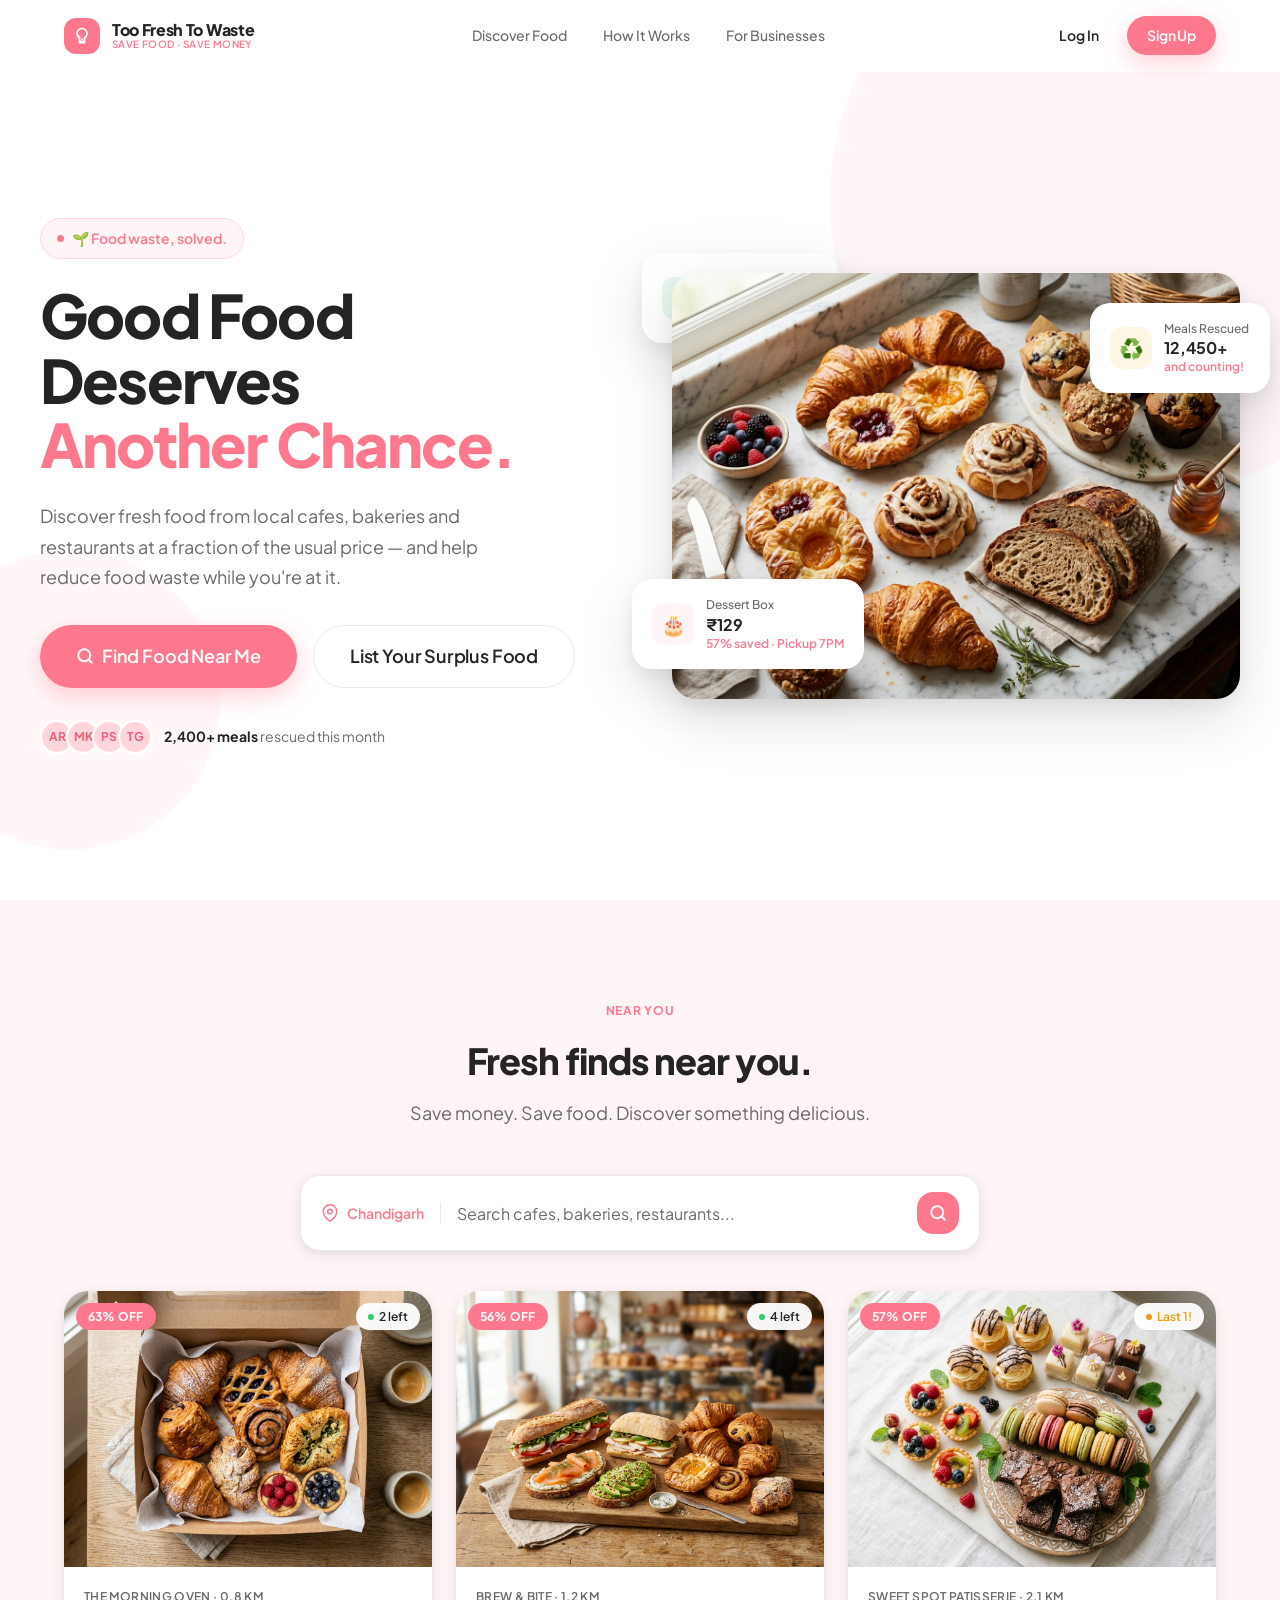
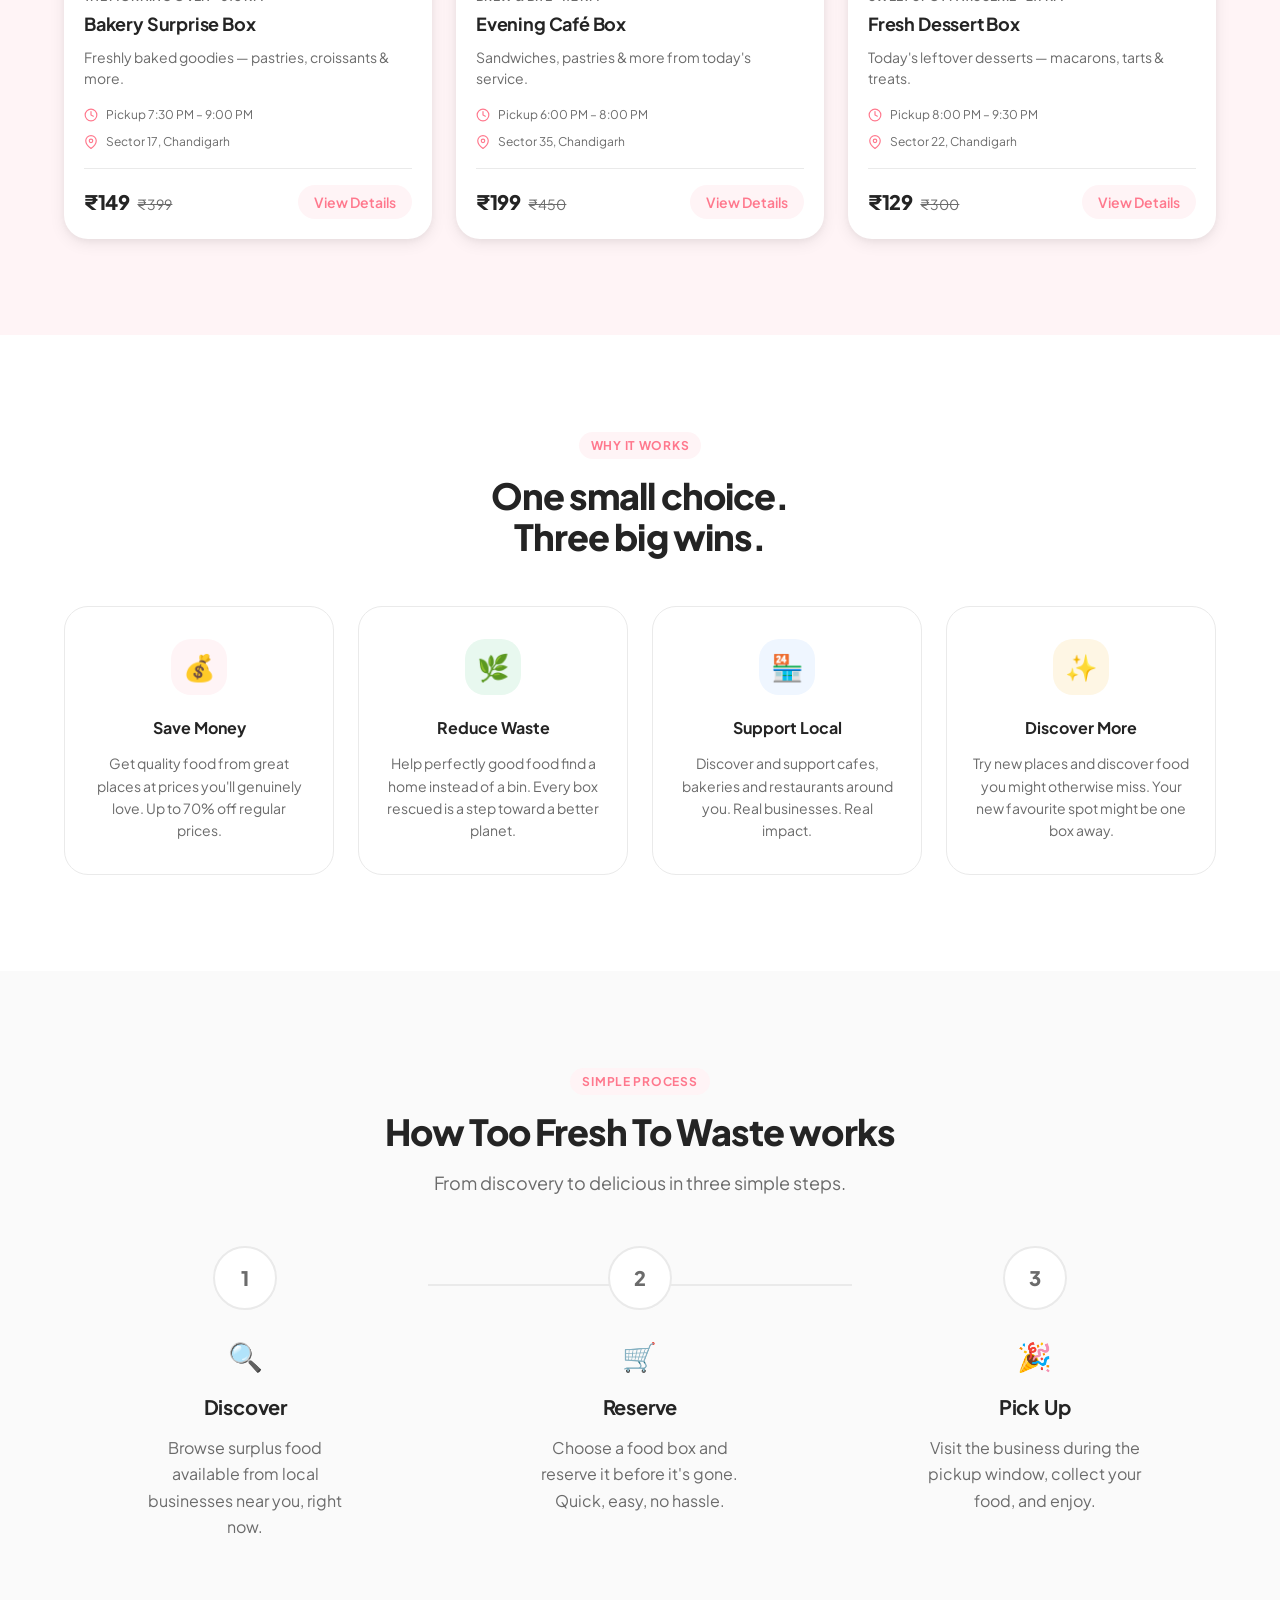
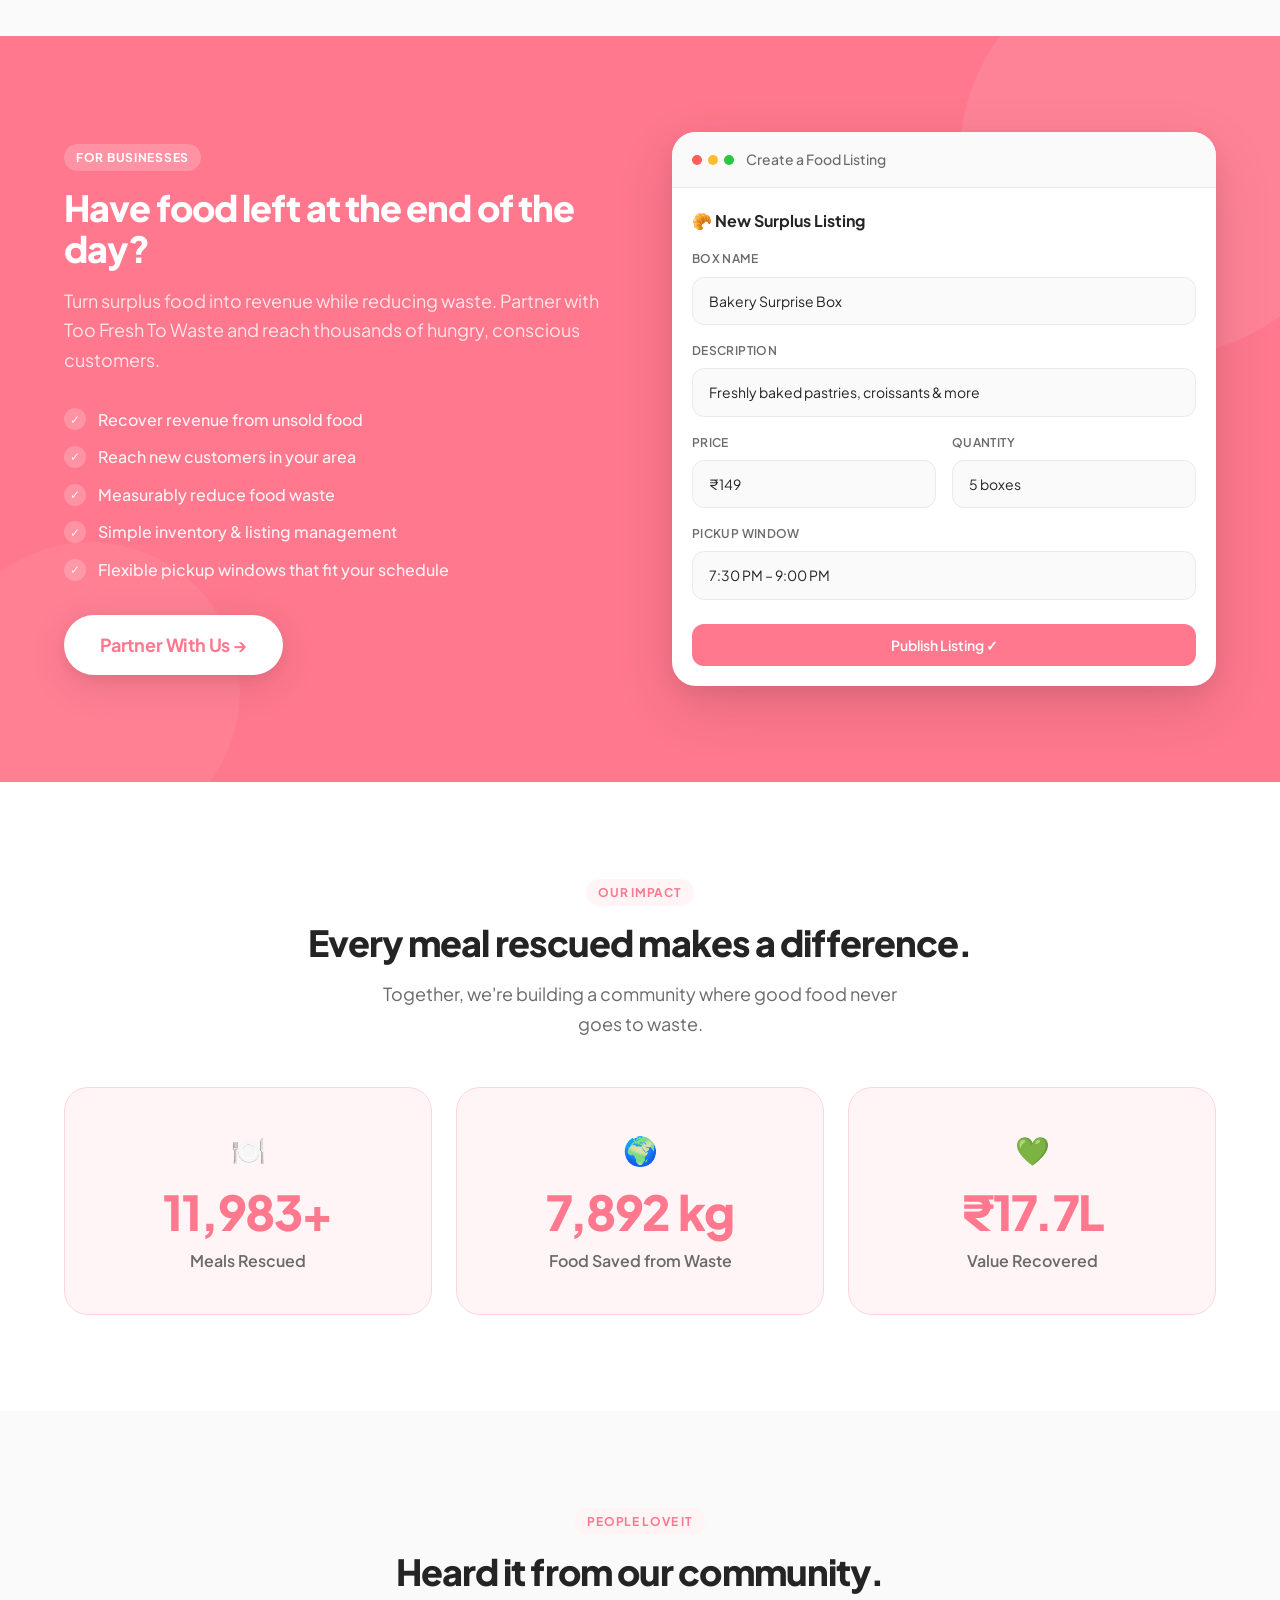
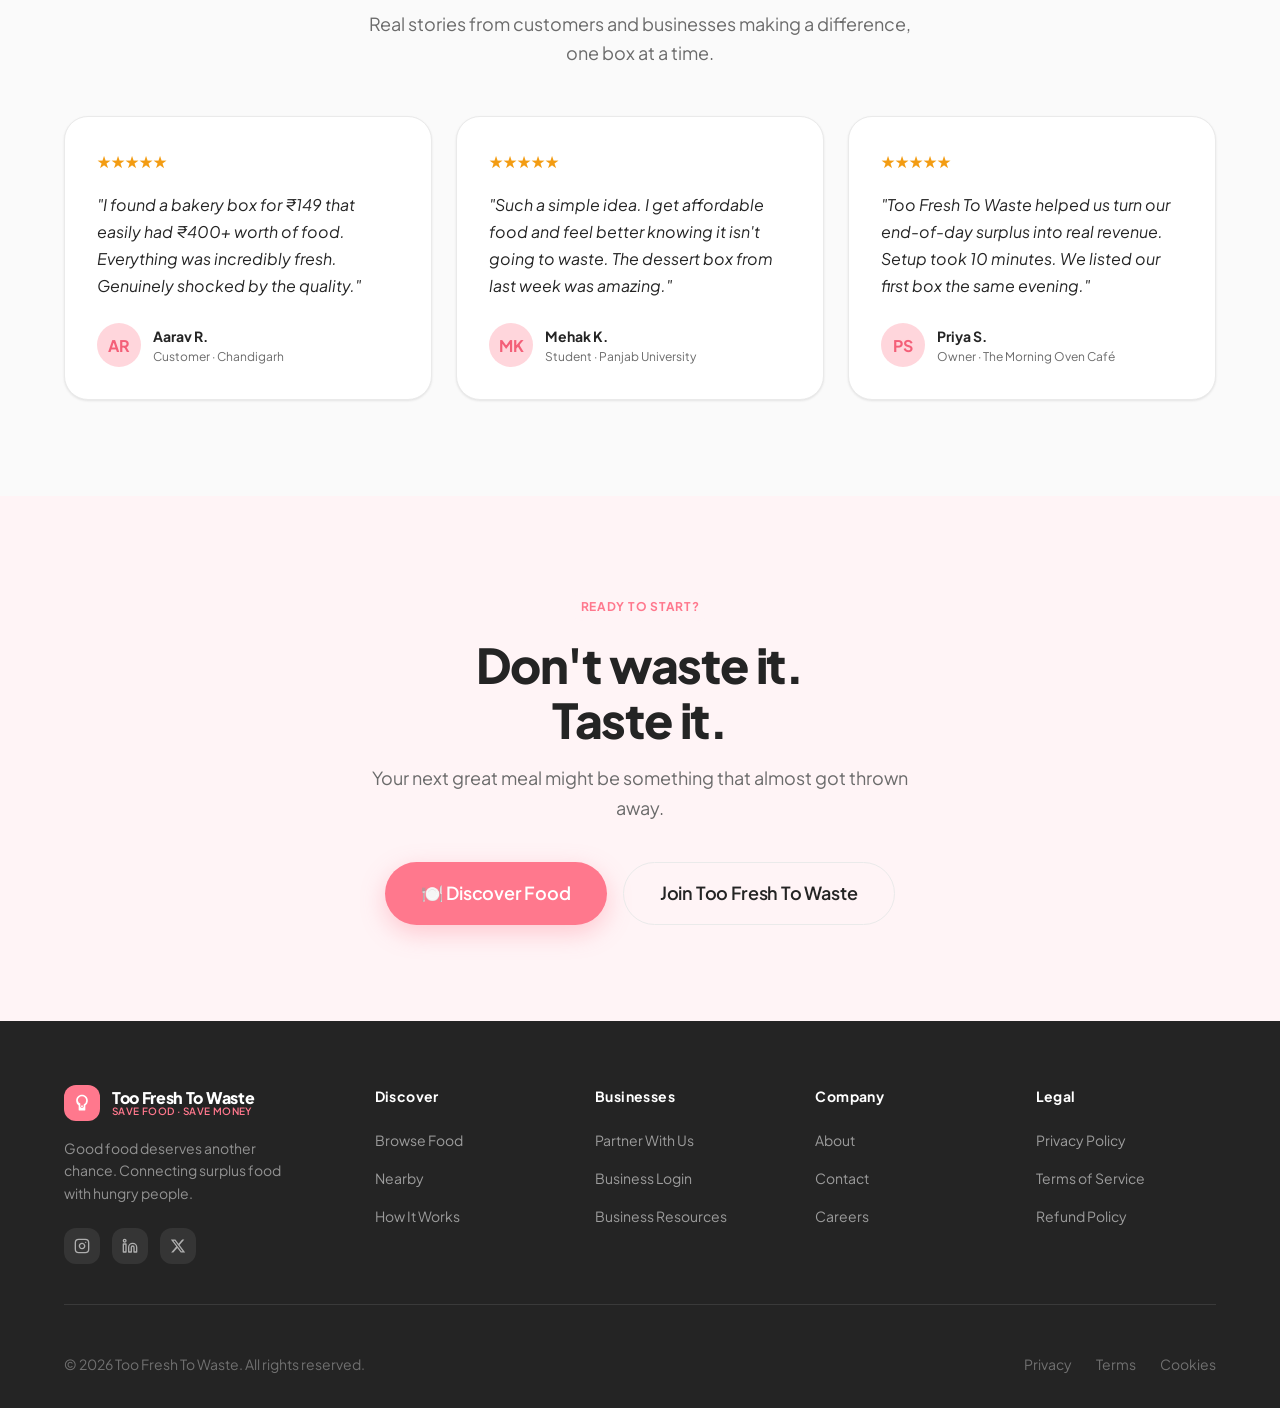
==== index.html @ ab6850ad "feat: initial MVP — Too Fresh To Waste landing page + auth UI - index.html: Full landing page with h" ====
<!DOCTYPE html>
<html lang="en">
<head>
  <meta charset="UTF-8" />
  <meta name="viewport" content="width=device-width, initial-scale=1.0" />
  <meta name="description" content="Too Fresh To Waste connects cafes, bakeries, and restaurants with customers who want to buy fresh surplus food at discounted prices — saving money and reducing food waste." />
  <meta name="keywords" content="food waste, surplus food, discounted food, fresh food, bakery, cafe, restaurant, Chandigarh" />
  <meta property="og:title" content="Too Fresh To Waste — Good Food Deserves Another Chance" />
  <meta property="og:description" content="Discover fresh surplus food from local cafes, bakeries and restaurants at a fraction of the usual price." />
  <meta property="og:type" content="website" />
  <title>Too Fresh To Waste — Good Food Deserves Another Chance</title>
  <link rel="stylesheet" href="assets/css/style.css" />
  <link rel="preconnect" href="https://fonts.googleapis.com" />
  <link rel="preconnect" href="https://fonts.gstatic.com" crossorigin />
</head>
<body>

  <!-- ==================== NAVBAR ==================== -->
  <header id="navbar" class="navbar" role="banner">
    <div class="container navbar-inner">

      <!-- Logo -->
      <a href="index.html" class="logo" aria-label="Too Fresh To Waste Home">
        <div class="logo-icon" aria-hidden="true">
          <svg viewBox="0 0 24 24" xmlns="http://www.w3.org/2000/svg">
            <path d="M12 2C8 2 5 5 5 9c0 2.5 1.2 4.7 3 6.1V20a1 1 0 0 0 1 1h6a1 1 0 0 0 1-1v-4.9c1.8-1.4 3-3.6 3-6.1 0-4-3-7-7-7zm-1 16v-3h2v3h-2zm3-5.3V17h-4v-4.3A5 5 0 0 1 7 9c0-2.8 2.2-5 5-5s5 2.2 5 5a5 5 0 0 1-3 4.7z"/>
          </svg>
        </div>
        <div class="logo-text">
          <span class="brand-name">Too Fresh To Waste</span>
          <span class="brand-tagline">Save Food · Save Money</span>
        </div>
      </a>

      <!-- Desktop Nav Links -->
      <nav class="nav-links" role="navigation" aria-label="Main navigation">
        <a href="#discover" class="nav-link">Discover Food</a>
        <a href="#how-it-works" class="nav-link">How It Works</a>
        <a href="#for-businesses" class="nav-link">For Businesses</a>
      </nav>

      <!-- Desktop Nav Actions -->
      <div class="nav-actions">
        <a href="login.html" class="nav-login" id="navLoginBtn">Log In</a>
        <a href="signup.html" class="btn btn-primary btn-sm" id="navSignupBtn">Sign Up</a>
      </div>

      <!-- Hamburger -->
      <button class="hamburger" id="hamburger" aria-label="Toggle navigation" aria-expanded="false">
        <span></span>
        <span></span>
        <span></span>
      </button>
    </div>
  </header>

  <!-- Mobile Nav -->
  <div class="mobile-nav" id="mobileNav" role="navigation" aria-label="Mobile navigation">
    <div class="mobile-nav-links">
      <a href="#discover" class="mobile-nav-link">Discover Food</a>
      <a href="#how-it-works" class="mobile-nav-link">How It Works</a>
      <a href="#for-businesses" class="mobile-nav-link">For Businesses</a>
    </div>
    <div class="mobile-nav-actions">
      <a href="login.html" class="btn btn-outline">Log In</a>
      <a href="signup.html" class="btn btn-primary">Sign Up</a>
    </div>
  </div>

  <main id="main">

    <!-- ==================== HERO ==================== -->
    <section class="hero" aria-labelledby="heroHeadline">
      <!-- Decorative BG blobs -->
      <div class="hero-bg-blob hero-bg-blob-1" aria-hidden="true"></div>
      <div class="hero-bg-blob hero-bg-blob-2" aria-hidden="true"></div>

      <div class="container hero-inner">
        <!-- Content -->
        <div class="hero-content">
          <div class="hero-badge">
            <span class="dot" aria-hidden="true"></span>
            🌱 Food waste, solved.
          </div>

          <h1 class="hero-headline" id="heroHeadline">
            Good Food Deserves<br/>
            <span class="accent">Another Chance.</span>
          </h1>

          <p class="hero-subtext">
            Discover fresh food from local cafes, bakeries and restaurants at a fraction of the usual price — and help reduce food waste while you're at it.
          </p>

          <div class="hero-actions">
            <a href="#discover" class="btn btn-primary btn-lg" id="heroFindFoodBtn">
              <svg width="18" height="18" viewBox="0 0 24 24" fill="none" stroke="currentColor" stroke-width="2.5" stroke-linecap="round" stroke-linejoin="round" aria-hidden="true">
                <circle cx="11" cy="11" r="8"/><path d="m21 21-4.35-4.35"/>
              </svg>
              Find Food Near Me
            </a>
            <a href="#for-businesses" class="btn btn-outline btn-lg" id="heroBusinessBtn">
              List Your Surplus Food
            </a>
          </div>

          <div class="hero-social-proof">
            <div class="hero-avatars" aria-hidden="true">
              <div class="hero-avatar">AR</div>
              <div class="hero-avatar">MK</div>
              <div class="hero-avatar">PS</div>
              <div class="hero-avatar">TG</div>
            </div>
            <p class="hero-social-text">
              <strong>2,400+ meals</strong> rescued this month
            </p>
          </div>
        </div>

        <!-- Visual -->
        <div class="hero-visual" aria-hidden="true">
          <!-- Floating Card 1 -->
          <div class="float-card float-card-1">
            <div class="float-card-icon green">🥐</div>
            <div class="float-card-info">
              <div class="label">Fresh Bakery Box</div>
              <div class="value">₹149</div>
              <div class="sub">70% saved · 2 left</div>
            </div>
          </div>

          <!-- Main Image -->
          <div class="hero-image-wrapper">
            <img
              src="assets/images/hero_food.jpg"
              alt="Assorted fresh bakery items including croissants, pastries and muffins"
              loading="eager"
              fetchpriority="high"
            />
          </div>

          <!-- Floating Card 2 -->
          <div class="float-card float-card-2">
            <div class="float-card-icon pink">🎂</div>
            <div class="float-card-info">
              <div class="label">Dessert Box</div>
              <div class="value">₹129</div>
              <div class="sub">57% saved · Pickup 7PM</div>
            </div>
          </div>

          <!-- Floating Card 3 -->
          <div class="float-card float-card-3">
            <div class="float-card-icon amber">♻️</div>
            <div class="float-card-info">
              <div class="label">Meals Rescued</div>
              <div class="value">12,450+</div>
              <div class="sub">and counting!</div>
            </div>
          </div>
        </div>
      </div>
    </section>

    <!-- ==================== DISCOVER / LOCATION ==================== -->
    <section class="section discover" id="discover" aria-labelledby="discoverHeading">
      <div class="container">
        <div class="section-header">
          <span class="section-label">Near You</span>
          <h2 class="section-title" id="discoverHeading">Fresh finds near you.</h2>
          <p class="section-subtitle">Save money. Save food. Discover something delicious.</p>
        </div>

        <!-- Location Search -->
        <div class="location-bar" role="search" aria-label="Food discovery search">
          <div class="location-pin" aria-label="Current location">
            <svg viewBox="0 0 24 24" fill="none" stroke="currentColor" stroke-width="2" stroke-linecap="round" stroke-linejoin="round" aria-hidden="true">
              <path d="M21 10c0 7-9 13-9 13s-9-6-9-13a9 9 0 0 1 18 0z"/>
              <circle cx="12" cy="10" r="3"/>
            </svg>
            Chandigarh
          </div>
          <input
            type="text"
            class="location-input"
            id="locationSearch"
            placeholder="Search cafes, bakeries, restaurants..."
            aria-label="Search cafes, bakeries, restaurants"
          />
          <button class="location-search-btn" aria-label="Search" id="locationSearchBtn">
            <svg width="18" height="18" viewBox="0 0 24 24" fill="none" stroke="currentColor" stroke-width="2.5" stroke-linecap="round" stroke-linejoin="round" aria-hidden="true">
              <circle cx="11" cy="11" r="8"/><path d="m21 21-4.35-4.35"/>
            </svg>
          </button>
        </div>

        <!-- Food Cards Grid -->
        <div class="food-grid">

          <!-- Card 1 -->
          <article class="food-card reveal" aria-label="Bakery Surprise Box listing">
            <div class="food-card-image">
              <img
                src="assets/images/bakery_box.jpg"
                alt="Assorted freshly baked pastries in a kraft box"
                loading="lazy"
              />
              <span class="food-card-discount" aria-label="63% discount">63% OFF</span>
              <div class="food-card-availability">
                <span class="dot" aria-hidden="true"></span>
                2 left
              </div>
            </div>
            <div class="food-card-body">
              <p class="food-card-business">The Morning Oven · 0.8 km</p>
              <h3 class="food-card-title">Bakery Surprise Box</h3>
              <p class="food-card-desc">Freshly baked goodies — pastries, croissants & more.</p>
              <div class="food-card-meta">
                <div class="food-card-meta-row">
                  <svg viewBox="0 0 24 24" fill="none" stroke="currentColor" stroke-width="2" stroke-linecap="round" stroke-linejoin="round" aria-hidden="true">
                    <circle cx="12" cy="12" r="10"/><path d="M12 6v6l4 2"/>
                  </svg>
                  Pickup 7:30 PM – 9:00 PM
                </div>
                <div class="food-card-meta-row">
                  <svg viewBox="0 0 24 24" fill="none" stroke="currentColor" stroke-width="2" stroke-linecap="round" stroke-linejoin="round" aria-hidden="true">
                    <path d="M21 10c0 7-9 13-9 13s-9-6-9-13a9 9 0 0 1 18 0z"/><circle cx="12" cy="10" r="3"/>
                  </svg>
                  Sector 17, Chandigarh
                </div>
              </div>
              <div class="food-card-footer">
                <div class="food-card-pricing">
                  <span class="food-card-price">₹149</span>
                  <span class="food-card-original">₹399</span>
                </div>
                <button class="food-card-btn" id="viewCard1Btn">View Details</button>
              </div>
            </div>
          </article>

          <!-- Card 2 -->
          <article class="food-card reveal" aria-label="Evening Café Box listing">
            <div class="food-card-image">
              <img
                src="assets/images/cafe_box.jpg"
                alt="Sandwiches, croissants and pastries on a wooden board"
                loading="lazy"
              />
              <span class="food-card-discount" aria-label="56% discount">56% OFF</span>
              <div class="food-card-availability">
                <span class="dot" aria-hidden="true"></span>
                4 left
              </div>
            </div>
            <div class="food-card-body">
              <p class="food-card-business">Brew & Bite · 1.2 km</p>
              <h3 class="food-card-title">Evening Café Box</h3>
              <p class="food-card-desc">Sandwiches, pastries & more from today's service.</p>
              <div class="food-card-meta">
                <div class="food-card-meta-row">
                  <svg viewBox="0 0 24 24" fill="none" stroke="currentColor" stroke-width="2" stroke-linecap="round" stroke-linejoin="round" aria-hidden="true">
                    <circle cx="12" cy="12" r="10"/><path d="M12 6v6l4 2"/>
                  </svg>
                  Pickup 6:00 PM – 8:00 PM
                </div>
                <div class="food-card-meta-row">
                  <svg viewBox="0 0 24 24" fill="none" stroke="currentColor" stroke-width="2" stroke-linecap="round" stroke-linejoin="round" aria-hidden="true">
                    <path d="M21 10c0 7-9 13-9 13s-9-6-9-13a9 9 0 0 1 18 0z"/><circle cx="12" cy="10" r="3"/>
                  </svg>
                  Sector 35, Chandigarh
                </div>
              </div>
              <div class="food-card-footer">
                <div class="food-card-pricing">
                  <span class="food-card-price">₹199</span>
                  <span class="food-card-original">₹450</span>
                </div>
                <button class="food-card-btn" id="viewCard2Btn">View Details</button>
              </div>
            </div>
          </article>

          <!-- Card 3 -->
          <article class="food-card reveal" aria-label="Fresh Dessert Box listing">
            <div class="food-card-image">
              <img
                src="assets/images/dessert_box.jpg"
                alt="Assorted fresh desserts including macarons, brownies and fruit tarts"
                loading="lazy"
              />
              <span class="food-card-discount" aria-label="57% discount">57% OFF</span>
              <div class="food-card-availability" style="color:#F39C12;">
                <span class="dot" style="background:#F39C12;" aria-hidden="true"></span>
                Last 1!
              </div>
            </div>
            <div class="food-card-body">
              <p class="food-card-business">Sweet Spot Patisserie · 2.1 km</p>
              <h3 class="food-card-title">Fresh Dessert Box</h3>
              <p class="food-card-desc">Today's leftover desserts — macarons, tarts & treats.</p>
              <div class="food-card-meta">
                <div class="food-card-meta-row">
                  <svg viewBox="0 0 24 24" fill="none" stroke="currentColor" stroke-width="2" stroke-linecap="round" stroke-linejoin="round" aria-hidden="true">
                    <circle cx="12" cy="12" r="10"/><path d="M12 6v6l4 2"/>
                  </svg>
                  Pickup 8:00 PM – 9:30 PM
                </div>
                <div class="food-card-meta-row">
                  <svg viewBox="0 0 24 24" fill="none" stroke="currentColor" stroke-width="2" stroke-linecap="round" stroke-linejoin="round" aria-hidden="true">
                    <path d="M21 10c0 7-9 13-9 13s-9-6-9-13a9 9 0 0 1 18 0z"/><circle cx="12" cy="10" r="3"/>
                  </svg>
                  Sector 22, Chandigarh
                </div>
              </div>
              <div class="food-card-footer">
                <div class="food-card-pricing">
                  <span class="food-card-price">₹129</span>
                  <span class="food-card-original">₹300</span>
                </div>
                <button class="food-card-btn" id="viewCard3Btn">View Details</button>
              </div>
            </div>
          </article>

        </div>
      </div>
    </section>

    <!-- ==================== VALUE PROPOSITION ==================== -->
    <section class="section value-prop" id="features" aria-labelledby="featuresHeading">
      <div class="container">
        <div class="section-header">
          <span class="section-label">Why It Works</span>
          <h2 class="section-title" id="featuresHeading">One small choice.<br/>Three big wins.</h2>
        </div>
        <div class="features-grid">

          <div class="feature-card reveal">
            <div class="feature-icon pink" aria-hidden="true">💰</div>
            <h3 class="feature-card-title">Save Money</h3>
            <p class="feature-card-text">Get quality food from great places at prices you'll genuinely love. Up to 70% off regular prices.</p>
          </div>

          <div class="feature-card reveal">
            <div class="feature-icon green" aria-hidden="true">🌿</div>
            <h3 class="feature-card-title">Reduce Waste</h3>
            <p class="feature-card-text">Help perfectly good food find a home instead of a bin. Every box rescued is a step toward a better planet.</p>
          </div>

          <div class="feature-card reveal">
            <div class="feature-icon blue" aria-hidden="true">🏪</div>
            <h3 class="feature-card-title">Support Local</h3>
            <p class="feature-card-text">Discover and support cafes, bakeries and restaurants around you. Real businesses. Real impact.</p>
          </div>

          <div class="feature-card reveal">
            <div class="feature-icon amber" aria-hidden="true">✨</div>
            <h3 class="feature-card-title">Discover More</h3>
            <p class="feature-card-text">Try new places and discover food you might otherwise miss. Your new favourite spot might be one box away.</p>
          </div>

        </div>
      </div>
    </section>

    <!-- ==================== HOW IT WORKS ==================== -->
    <section class="section how-it-works" id="how-it-works" aria-labelledby="howHeading">
      <div class="container">
        <div class="section-header">
          <span class="section-label">Simple Process</span>
          <h2 class="section-title" id="howHeading">How Too Fresh To Waste works</h2>
          <p class="section-subtitle">From discovery to delicious in three simple steps.</p>
        </div>
        <div class="steps-grid">
          <div class="steps-connector" aria-hidden="true"></div>

          <div class="step-card reveal">
            <div class="step-number-wrap">
              <div class="step-number" aria-hidden="true">1</div>
            </div>
            <span class="step-icon" aria-hidden="true">🔍</span>
            <h3 class="step-title">Discover</h3>
            <p class="step-text">Browse surplus food available from local businesses near you, right now.</p>
          </div>

          <div class="step-card reveal">
            <div class="step-number-wrap">
              <div class="step-number" aria-hidden="true">2</div>
            </div>
            <span class="step-icon" aria-hidden="true">🛒</span>
            <h3 class="step-title">Reserve</h3>
            <p class="step-text">Choose a food box and reserve it before it's gone. Quick, easy, no hassle.</p>
          </div>

          <div class="step-card reveal">
            <div class="step-number-wrap">
              <div class="step-number" aria-hidden="true">3</div>
            </div>
            <span class="step-icon" aria-hidden="true">🎉</span>
            <h3 class="step-title">Pick Up</h3>
            <p class="step-text">Visit the business during the pickup window, collect your food, and enjoy.</p>
          </div>

        </div>
      </div>
    </section>

    <!-- ==================== FOR BUSINESSES ==================== -->
    <section class="section for-businesses" id="for-businesses" aria-labelledby="businessHeading">
      <div class="container">
        <div class="businesses-inner">

          <div class="businesses-content">
            <span class="section-label">For Businesses</span>
            <h2 class="section-title" id="businessHeading">Have food left at the end of the day?</h2>
            <p class="section-subtitle">Turn surplus food into revenue while reducing waste. Partner with Too Fresh To Waste and reach thousands of hungry, conscious customers.</p>

            <ul class="benefit-list">
              <li class="benefit-item">
                <span class="benefit-check" aria-hidden="true">✓</span>
                Recover revenue from unsold food
              </li>
              <li class="benefit-item">
                <span class="benefit-check" aria-hidden="true">✓</span>
                Reach new customers in your area
              </li>
              <li class="benefit-item">
                <span class="benefit-check" aria-hidden="true">✓</span>
                Measurably reduce food waste
              </li>
              <li class="benefit-item">
                <span class="benefit-check" aria-hidden="true">✓</span>
                Simple inventory & listing management
              </li>
              <li class="benefit-item">
                <span class="benefit-check" aria-hidden="true">✓</span>
                Flexible pickup windows that fit your schedule
              </li>
            </ul>

            <a href="signup.html" class="btn btn-white btn-lg" id="partnerBtn">Partner With Us →</a>
          </div>

          <!-- Dashboard Mockup -->
          <div class="dashboard-mockup reveal" role="img" aria-label="Business dashboard preview">
            <div class="mockup-header">
              <div class="mockup-dots">
                <div class="mockup-dot mockup-dot-red"></div>
                <div class="mockup-dot mockup-dot-yellow"></div>
                <div class="mockup-dot mockup-dot-green"></div>
              </div>
              <span class="mockup-title">Create a Food Listing</span>
            </div>
            <div class="mockup-body">
              <p class="mockup-form-title">🥐 New Surplus Listing</p>

              <div class="mockup-field">
                <label>Box Name</label>
                <div class="mockup-input">Bakery Surprise Box</div>
              </div>

              <div class="mockup-field">
                <label>Description</label>
                <div class="mockup-input">Freshly baked pastries, croissants & more</div>
              </div>

              <div class="mockup-row">
                <div class="mockup-field">
                  <label>Price</label>
                  <div class="mockup-input">₹149</div>
                </div>
                <div class="mockup-field">
                  <label>Quantity</label>
                  <div class="mockup-input">5 boxes</div>
                </div>
              </div>

              <div class="mockup-field">
                <label>Pickup Window</label>
                <div class="mockup-input">7:30 PM – 9:00 PM</div>
              </div>

              <button class="mockup-submit">Publish Listing ✓</button>
            </div>
          </div>

        </div>
      </div>
    </section>

    <!-- ==================== IMPACT STATS ==================== -->
    <section class="section impact" id="impact" aria-labelledby="impactHeading">
      <div class="container">
        <div class="impact-inner">
          <span class="section-label">Our Impact</span>
          <h2 class="section-title" id="impactHeading">Every meal rescued makes a difference.</h2>
          <p class="section-subtitle">Together, we're building a community where good food never goes to waste.</p>

          <div class="stats-grid">

            <div class="stat-card reveal">
              <div class="stat-icon" aria-hidden="true">🍽️</div>
              <div
                class="stat-value"
                data-count="12450"
                data-suffix="+"
                aria-label="12,450+ meals rescued"
              >0</div>
              <div class="stat-label">Meals Rescued</div>
            </div>

            <div class="stat-card reveal">
              <div class="stat-icon" aria-hidden="true">🌍</div>
              <div
                class="stat-value"
                data-count="8200"
                data-suffix=" kg"
                aria-label="8,200 kg food saved"
              >0</div>
              <div class="stat-label">Food Saved from Waste</div>
            </div>

            <div class="stat-card reveal">
              <div class="stat-icon" aria-hidden="true">💚</div>
              <div
                class="stat-value"
                data-count="18.4"
                data-prefix="₹"
                data-suffix="L"
                aria-label="₹18.4 lakh value recovered"
              >0</div>
              <div class="stat-label">Value Recovered</div>
            </div>

          </div>
        </div>
      </div>
    </section>

    <!-- ==================== TESTIMONIALS ==================== -->
    <section class="section testimonials" id="testimonials" aria-labelledby="testimonialHeading">
      <div class="container">
        <div class="section-header">
          <span class="section-label">People Love It</span>
          <h2 class="section-title" id="testimonialHeading">Heard it from our community.</h2>
          <p class="section-subtitle">Real stories from customers and businesses making a difference, one box at a time.</p>
        </div>
        <div class="testimonials-grid">

          <article class="testimonial-card reveal">
            <div class="testimonial-stars" aria-label="5 star rating">★★★★★</div>
            <blockquote class="testimonial-text">
              "I found a bakery box for ₹149 that easily had ₹400+ worth of food. Everything was incredibly fresh. Genuinely shocked by the quality."
            </blockquote>
            <div class="testimonial-author">
              <div class="author-avatar" aria-hidden="true">AR</div>
              <div>
                <div class="author-name">Aarav R.</div>
                <div class="author-role">Customer · Chandigarh</div>
              </div>
            </div>
          </article>

          <article class="testimonial-card reveal">
            <div class="testimonial-stars" aria-label="5 star rating">★★★★★</div>
            <blockquote class="testimonial-text">
              "Such a simple idea. I get affordable food and feel better knowing it isn't going to waste. The dessert box from last week was amazing."
            </blockquote>
            <div class="testimonial-author">
              <div class="author-avatar" aria-hidden="true">MK</div>
              <div>
                <div class="author-name">Mehak K.</div>
                <div class="author-role">Student · Panjab University</div>
              </div>
            </div>
          </article>

          <article class="testimonial-card reveal">
            <div class="testimonial-stars" aria-label="5 star rating">★★★★★</div>
            <blockquote class="testimonial-text">
              "Too Fresh To Waste helped us turn our end-of-day surplus into real revenue. Setup took 10 minutes. We listed our first box the same evening."
            </blockquote>
            <div class="testimonial-author">
              <div class="author-avatar" aria-hidden="true">PS</div>
              <div>
                <div class="author-name">Priya S.</div>
                <div class="author-role">Owner · The Morning Oven Café</div>
              </div>
            </div>
          </article>

        </div>
      </div>
    </section>

    <!-- ==================== FINAL CTA ==================== -->
    <section class="section final-cta" id="cta" aria-labelledby="ctaHeading">
      <div class="container">
        <span class="section-label">Ready to Start?</span>
        <h2 class="section-title" id="ctaHeading">Don't waste it.<br/>Taste it.</h2>
        <p class="section-subtitle">Your next great meal might be something that almost got thrown away.</p>
        <div class="final-cta-actions">
          <a href="#discover" class="btn btn-primary btn-lg" id="ctaDiscoverBtn">
            🍽️ Discover Food
          </a>
          <a href="signup.html" class="btn btn-outline btn-lg" id="ctaSignupBtn">
            Join Too Fresh To Waste
          </a>
        </div>
      </div>
    </section>

  </main>

  <!-- ==================== FOOTER ==================== -->
  <footer class="footer" role="contentinfo">
    <div class="container">
      <div class="footer-top">

        <!-- Brand -->
        <div class="footer-brand">
          <div class="logo">
            <div class="logo-icon" aria-hidden="true">
              <svg viewBox="0 0 24 24" xmlns="http://www.w3.org/2000/svg">
                <path d="M12 2C8 2 5 5 5 9c0 2.5 1.2 4.7 3 6.1V20a1 1 0 0 0 1 1h6a1 1 0 0 0 1-1v-4.9c1.8-1.4 3-3.6 3-6.1 0-4-3-7-7-7zm-1 16v-3h2v3h-2zm3-5.3V17h-4v-4.3A5 5 0 0 1 7 9c0-2.8 2.2-5 5-5s5 2.2 5 5a5 5 0 0 1-3 4.7z"/>
              </svg>
            </div>
            <div class="logo-text">
              <span class="brand-name">Too Fresh To Waste</span>
              <span class="brand-tagline">Save Food · Save Money</span>
            </div>
          </div>
          <p class="footer-tagline">Good food deserves another chance. Connecting surplus food with hungry people.</p>
          <div class="footer-social" aria-label="Social media links">
            <a href="#" class="social-link" aria-label="Instagram">
              <svg width="16" height="16" viewBox="0 0 24 24" fill="currentColor"><rect x="2" y="2" width="20" height="20" rx="5" ry="5" fill="none" stroke="currentColor" stroke-width="2"/><path d="M16 11.37A4 4 0 1 1 12.63 8 4 4 0 0 1 16 11.37z" fill="none" stroke="currentColor" stroke-width="2"/><line x1="17.5" y1="6.5" x2="17.51" y2="6.5" stroke="currentColor" stroke-width="2" stroke-linecap="round"/></svg>
            </a>
            <a href="#" class="social-link" aria-label="LinkedIn">
              <svg width="16" height="16" viewBox="0 0 24 24" fill="none" stroke="currentColor" stroke-width="2" stroke-linecap="round" stroke-linejoin="round"><path d="M16 8a6 6 0 0 1 6 6v7h-4v-7a2 2 0 0 0-2-2 2 2 0 0 0-2 2v7h-4v-7a6 6 0 0 1 6-6z"/><rect x="2" y="9" width="4" height="12"/><circle cx="4" cy="4" r="2"/></svg>
            </a>
            <a href="#" class="social-link" aria-label="X (Twitter)">
              <svg width="16" height="16" viewBox="0 0 24 24" fill="currentColor"><path d="M18.244 2.25h3.308l-7.227 8.26 8.502 11.24H16.17l-5.214-6.817L4.99 21.75H1.68l7.73-8.835L1.254 2.25H8.08l4.713 6.231zm-1.161 17.52h1.833L7.084 4.126H5.117z"/></svg>
            </a>
          </div>
        </div>

        <!-- Discover -->
        <div class="footer-col">
          <h3 class="footer-col-title">Discover</h3>
          <ul class="footer-links">
            <li><a href="#discover" class="footer-link">Browse Food</a></li>
            <li><a href="#discover" class="footer-link">Nearby</a></li>
            <li><a href="#how-it-works" class="footer-link">How It Works</a></li>
          </ul>
        </div>

        <!-- Businesses -->
        <div class="footer-col">
          <h3 class="footer-col-title">Businesses</h3>
          <ul class="footer-links">
            <li><a href="signup.html" class="footer-link">Partner With Us</a></li>
            <li><a href="login.html" class="footer-link">Business Login</a></li>
            <li><a href="#" class="footer-link">Business Resources</a></li>
          </ul>
        </div>

        <!-- Company -->
        <div class="footer-col">
          <h3 class="footer-col-title">Company</h3>
          <ul class="footer-links">
            <li><a href="#" class="footer-link">About</a></li>
            <li><a href="#" class="footer-link">Contact</a></li>
            <li><a href="#" class="footer-link">Careers</a></li>
          </ul>
        </div>

        <!-- Legal -->
        <div class="footer-col">
          <h3 class="footer-col-title">Legal</h3>
          <ul class="footer-links">
            <li><a href="#" class="footer-link">Privacy Policy</a></li>
            <li><a href="#" class="footer-link">Terms of Service</a></li>
            <li><a href="#" class="footer-link">Refund Policy</a></li>
          </ul>
        </div>

      </div>

      <div class="footer-bottom">
        <p>© 2026 Too Fresh To Waste. All rights reserved.</p>
        <div class="footer-bottom-links">
          <a href="#" class="footer-bottom-link">Privacy</a>
          <a href="#" class="footer-bottom-link">Terms</a>
          <a href="#" class="footer-bottom-link">Cookies</a>
        </div>
      </div>
    </div>
  </footer>

  <script src="assets/js/main.js"></script>
</body>
</html>
---- assets/css/style.css ----
/* =============================================
   TOO FRESH TO WASTE — Design System
   ============================================= */

/* --- Google Fonts Import --- */
@import url('https://fonts.googleapis.com/css2?family=Plus+Jakarta+Sans:ital,wght@0,300;0,400;0,500;0,600;0,700;0,800;1,400&display=swap');

/* --- Design Tokens --- */
:root {
  /* Colors */
  --color-primary: #FF788D;
  --color-primary-hover: #F45F78;
  --color-primary-light: #FFF4F6;
  --color-primary-mid: #FFD6DC;
  --color-white: #FFFFFF;
  --color-text: #242424;
  --color-text-secondary: #6B6B6B;
  --color-border: #EAEAEA;
  --color-bg: #FAFAFA;
  --color-green: #2ECC71;
  --color-green-light: #E8F8EF;
  --color-amber: #F39C12;
  --color-amber-light: #FEF6E4;

  /* Typography */
  --font-family: 'Plus Jakarta Sans', -apple-system, BlinkMacSystemFont, 'Segoe UI', sans-serif;
  --font-size-xs: 0.75rem;
  --font-size-sm: 0.875rem;
  --font-size-base: 1rem;
  --font-size-lg: 1.125rem;
  --font-size-xl: 1.25rem;
  --font-size-2xl: 1.5rem;
  --font-size-3xl: 1.875rem;
  --font-size-4xl: 2.25rem;
  --font-size-5xl: 3rem;
  --font-size-6xl: 3.75rem;

  /* Spacing */
  --space-1: 0.25rem;
  --space-2: 0.5rem;
  --space-3: 0.75rem;
  --space-4: 1rem;
  --space-5: 1.25rem;
  --space-6: 1.5rem;
  --space-8: 2rem;
  --space-10: 2.5rem;
  --space-12: 3rem;
  --space-16: 4rem;
  --space-20: 5rem;
  --space-24: 6rem;
  --space-32: 8rem;

  /* Border Radius */
  --radius-sm: 8px;
  --radius-md: 12px;
  --radius-lg: 16px;
  --radius-xl: 20px;
  --radius-2xl: 24px;
  --radius-full: 9999px;

  /* Shadows */
  --shadow-sm: 0 1px 3px rgba(0,0,0,0.06), 0 1px 2px rgba(0,0,0,0.04);
  --shadow-md: 0 4px 16px rgba(0,0,0,0.08), 0 2px 6px rgba(0,0,0,0.04);
  --shadow-lg: 0 10px 40px rgba(0,0,0,0.10), 0 4px 12px rgba(0,0,0,0.05);
  --shadow-xl: 0 20px 60px rgba(0,0,0,0.12), 0 8px 20px rgba(0,0,0,0.06);
  --shadow-primary: 0 8px 24px rgba(255, 120, 141, 0.35);

  /* Transitions */
  --transition-fast: 150ms ease;
  --transition-base: 250ms ease;
  --transition-slow: 400ms ease;

  /* Layout */
  --container-max: 1200px;
  --navbar-height: 72px;
}

/* --- Reset & Base --- */
*, *::before, *::after {
  box-sizing: border-box;
  margin: 0;
  padding: 0;
}

html {
  scroll-behavior: smooth;
  font-size: 16px;
  -webkit-font-smoothing: antialiased;
  -moz-osx-font-smoothing: grayscale;
}

body {
  font-family: var(--font-family);
  color: var(--color-text);
  background: var(--color-white);
  line-height: 1.6;
  overflow-x: hidden;
}

img {
  max-width: 100%;
  height: auto;
  display: block;
}

a {
  text-decoration: none;
  color: inherit;
}

ul { list-style: none; }

button {
  border: none;
  cursor: pointer;
  font-family: var(--font-family);
}

input, textarea, select {
  font-family: var(--font-family);
}

/* --- Container --- */
.container {
  max-width: var(--container-max);
  margin: 0 auto;
  padding: 0 var(--space-6);
}

/* =============================================
   BUTTONS
   ============================================= */
.btn {
  display: inline-flex;
  align-items: center;
  justify-content: center;
  gap: var(--space-2);
  padding: 0.75rem 1.75rem;
  border-radius: var(--radius-full);
  font-size: var(--font-size-base);
  font-weight: 600;
  transition: all var(--transition-base);
  cursor: pointer;
  white-space: nowrap;
  letter-spacing: -0.01em;
}

.btn-primary {
  background: var(--color-primary);
  color: var(--color-white);
  box-shadow: var(--shadow-primary);
}

.btn-primary:hover {
  background: var(--color-primary-hover);
  transform: translateY(-2px);
  box-shadow: 0 12px 30px rgba(255, 120, 141, 0.45);
}

.btn-primary:active {
  transform: translateY(0);
  box-shadow: var(--shadow-primary);
}

.btn-outline {
  background: transparent;
  color: var(--color-text);
  border: 1.5px solid var(--color-border);
}

.btn-outline:hover {
  border-color: var(--color-primary);
  color: var(--color-primary);
  background: var(--color-primary-light);
  transform: translateY(-2px);
}

.btn-ghost {
  background: transparent;
  color: var(--color-text);
  padding: 0.75rem 1.25rem;
}

.btn-ghost:hover {
  color: var(--color-primary);
  background: var(--color-primary-light);
  border-radius: var(--radius-full);
}

.btn-white {
  background: var(--color-white);
  color: var(--color-primary);
  font-weight: 700;
  box-shadow: var(--shadow-lg);
}

.btn-white:hover {
  transform: translateY(-2px);
  box-shadow: var(--shadow-xl);
}

.btn-white-outline {
  background: transparent;
  color: var(--color-white);
  border: 2px solid rgba(255,255,255,0.6);
}

.btn-white-outline:hover {
  background: rgba(255,255,255,0.15);
  border-color: var(--color-white);
  transform: translateY(-2px);
}

.btn-lg {
  padding: 1rem 2.25rem;
  font-size: var(--font-size-lg);
}

.btn-sm {
  padding: 0.5rem 1.25rem;
  font-size: var(--font-size-sm);
}

/* =============================================
   NAVBAR
   ============================================= */
.navbar {
  position: fixed;
  top: 0;
  left: 0;
  right: 0;
  z-index: 1000;
  height: var(--navbar-height);
  background: rgba(255,255,255,0.95);
  backdrop-filter: blur(12px);
  -webkit-backdrop-filter: blur(12px);
  border-bottom: 1px solid transparent;
  transition: border-color var(--transition-base), box-shadow var(--transition-base);
}

.navbar.scrolled {
  border-color: var(--color-border);
  box-shadow: var(--shadow-sm);
}

.navbar-inner {
  display: flex;
  align-items: center;
  justify-content: space-between;
  height: 100%;
}

/* Logo */
.logo {
  display: flex;
  align-items: center;
  gap: var(--space-3);
  flex-shrink: 0;
}

.logo-icon {
  width: 36px;
  height: 36px;
  background: var(--color-primary);
  border-radius: var(--radius-md);
  display: flex;
  align-items: center;
  justify-content: center;
  flex-shrink: 0;
}

.logo-icon svg {
  width: 20px;
  height: 20px;
  fill: white;
}

.logo-text {
  display: flex;
  flex-direction: column;
  line-height: 1.1;
}

.logo-text .brand-name {
  font-size: var(--font-size-base);
  font-weight: 800;
  color: var(--color-text);
  letter-spacing: -0.02em;
}

.logo-text .brand-tagline {
  font-size: 10px;
  color: var(--color-primary);
  font-weight: 600;
  letter-spacing: 0.04em;
  text-transform: uppercase;
}

/* Nav Links */
.nav-links {
  display: flex;
  align-items: center;
  gap: var(--space-1);
}

.nav-link {
  padding: var(--space-2) var(--space-4);
  color: var(--color-text-secondary);
  font-size: var(--font-size-sm);
  font-weight: 500;
  border-radius: var(--radius-full);
  transition: all var(--transition-fast);
}

.nav-link:hover {
  color: var(--color-text);
  background: var(--color-bg);
}

/* Nav Actions */
.nav-actions {
  display: flex;
  align-items: center;
  gap: var(--space-3);
}

.nav-login {
  color: var(--color-text);
  font-size: var(--font-size-sm);
  font-weight: 600;
  padding: var(--space-2) var(--space-4);
  border-radius: var(--radius-full);
  transition: all var(--transition-fast);
}

.nav-login:hover {
  color: var(--color-primary);
  background: var(--color-primary-light);
}

/* Hamburger */
.hamburger {
  display: none;
  flex-direction: column;
  gap: 5px;
  cursor: pointer;
  padding: var(--space-2);
  border-radius: var(--radius-sm);
  background: none;
  transition: background var(--transition-fast);
}

.hamburger:hover {
  background: var(--color-primary-light);
}

.hamburger span {
  display: block;
  width: 22px;
  height: 2px;
  background: var(--color-text);
  border-radius: 2px;
  transition: all var(--transition-base);
}

.hamburger.open span:nth-child(1) {
  transform: translateY(7px) rotate(45deg);
}
.hamburger.open span:nth-child(2) {
  opacity: 0;
  transform: scaleX(0);
}
.hamburger.open span:nth-child(3) {
  transform: translateY(-7px) rotate(-45deg);
}

/* Mobile Nav */
.mobile-nav {
  display: none;
  position: fixed;
  top: var(--navbar-height);
  left: 0;
  right: 0;
  background: var(--color-white);
  border-bottom: 1px solid var(--color-border);
  padding: var(--space-4) var(--space-6);
  box-shadow: var(--shadow-lg);
  z-index: 999;
  transform: translateY(-8px);
  opacity: 0;
  transition: all var(--transition-base);
}

.mobile-nav.open {
  display: block;
  transform: translateY(0);
  opacity: 1;
}

.mobile-nav-links {
  display: flex;
  flex-direction: column;
  gap: var(--space-1);
  margin-bottom: var(--space-4);
}

.mobile-nav-link {
  display: block;
  padding: var(--space-3) var(--space-4);
  color: var(--color-text);
  font-weight: 500;
  border-radius: var(--radius-md);
  transition: all var(--transition-fast);
}

.mobile-nav-link:hover {
  background: var(--color-primary-light);
  color: var(--color-primary);
}

.mobile-nav-actions {
  display: flex;
  flex-direction: column;
  gap: var(--space-3);
  padding-top: var(--space-4);
  border-top: 1px solid var(--color-border);
}

.mobile-nav-actions .btn {
  width: 100%;
  justify-content: center;
}

/* =============================================
   HERO SECTION
   ============================================= */
.hero {
  min-height: 100vh;
  display: flex;
  align-items: center;
  padding-top: var(--navbar-height);
  background: var(--color-white);
  position: relative;
  overflow: hidden;
}

.hero-bg-blob {
  position: absolute;
  border-radius: 50%;
  background: var(--color-primary-light);
  opacity: 0.7;
  pointer-events: none;
}

.hero-bg-blob-1 {
  width: 600px;
  height: 600px;
  top: -100px;
  right: -150px;
  animation: blobFloat 8s ease-in-out infinite;
}

.hero-bg-blob-2 {
  width: 300px;
  height: 300px;
  bottom: 50px;
  left: -80px;
  animation: blobFloat 10s ease-in-out infinite reverse;
}

@keyframes blobFloat {
  0%, 100% { transform: translate(0, 0) scale(1); }
  33% { transform: translate(15px, -20px) scale(1.03); }
  66% { transform: translate(-10px, 10px) scale(0.98); }
}

.hero-inner {
  display: grid;
  grid-template-columns: 1fr 1fr;
  gap: var(--space-16);
  align-items: center;
  padding: var(--space-20) 0;
  width: 100%;
}

.hero-content {
  animation: heroFadeUp 0.8s ease forwards;
}

.hero-badge {
  display: inline-flex;
  align-items: center;
  gap: var(--space-2);
  background: var(--color-primary-light);
  color: var(--color-primary);
  padding: var(--space-2) var(--space-4);
  border-radius: var(--radius-full);
  font-size: var(--font-size-sm);
  font-weight: 600;
  margin-bottom: var(--space-6);
  border: 1px solid var(--color-primary-mid);
}

.hero-badge .dot {
  width: 7px;
  height: 7px;
  background: var(--color-primary);
  border-radius: 50%;
  animation: pulse 2s infinite;
}

@keyframes pulse {
  0%, 100% { opacity: 1; transform: scale(1); }
  50% { opacity: 0.6; transform: scale(1.3); }
}

.hero-headline {
  font-size: var(--font-size-6xl);
  font-weight: 800;
  line-height: 1.08;
  letter-spacing: -0.03em;
  color: var(--color-text);
  margin-bottom: var(--space-6);
}

.hero-headline .accent {
  color: var(--color-primary);
  position: relative;
  display: inline-block;
}

.hero-subtext {
  font-size: var(--font-size-lg);
  color: var(--color-text-secondary);
  line-height: 1.7;
  max-width: 480px;
  margin-bottom: var(--space-8);
}

.hero-actions {
  display: flex;
  gap: var(--space-4);
  flex-wrap: wrap;
}

.hero-social-proof {
  display: flex;
  align-items: center;
  gap: var(--space-3);
  margin-top: var(--space-8);
}

.hero-avatars {
  display: flex;
}

.hero-avatar {
  width: 34px;
  height: 34px;
  border-radius: 50%;
  background: var(--color-primary-mid);
  border: 2px solid white;
  display: flex;
  align-items: center;
  justify-content: center;
  font-size: 12px;
  font-weight: 700;
  color: var(--color-primary-hover);
  margin-left: -8px;
}

.hero-avatar:first-child { margin-left: 0; }

.hero-social-text {
  font-size: var(--font-size-sm);
  color: var(--color-text-secondary);
}

.hero-social-text strong {
  color: var(--color-text);
  font-weight: 700;
}

/* Hero Visual */
.hero-visual {
  position: relative;
  animation: heroFadeIn 1s ease 0.3s both;
}

.hero-image-wrapper {
  position: relative;
  border-radius: var(--radius-2xl);
  overflow: hidden;
  box-shadow: var(--shadow-xl);
  aspect-ratio: 4/3;
}

.hero-image-wrapper img {
  width: 100%;
  height: 100%;
  object-fit: cover;
  transition: transform var(--transition-slow);
}

.hero-image-wrapper:hover img {
  transform: scale(1.03);
}

/* Floating Cards */
.float-card {
  position: absolute;
  background: var(--color-white);
  border-radius: var(--radius-xl);
  padding: var(--space-4) var(--space-5);
  box-shadow: var(--shadow-xl);
  display: flex;
  align-items: center;
  gap: var(--space-3);
  animation: cardFloat 6s ease-in-out infinite;
  min-width: 180px;
}

.float-card-1 {
  top: -20px;
  left: -30px;
  animation-delay: 0s;
}

.float-card-2 {
  bottom: 30px;
  left: -40px;
  animation-delay: 2s;
}

.float-card-3 {
  top: 30px;
  right: -30px;
  animation-delay: 1s;
}

@keyframes cardFloat {
  0%, 100% { transform: translateY(0); }
  50% { transform: translateY(-10px); }
}

.float-card-icon {
  width: 42px;
  height: 42px;
  border-radius: var(--radius-md);
  display: flex;
  align-items: center;
  justify-content: center;
  font-size: 20px;
  flex-shrink: 0;
}

.float-card-icon.green { background: var(--color-green-light); }
.float-card-icon.pink { background: var(--color-primary-light); }
.float-card-icon.amber { background: var(--color-amber-light); }

.float-card-info .label {
  font-size: var(--font-size-xs);
  color: var(--color-text-secondary);
  font-weight: 500;
}

.float-card-info .value {
  font-size: var(--font-size-base);
  font-weight: 700;
  color: var(--color-text);
  line-height: 1.2;
}

.float-card-info .sub {
  font-size: var(--font-size-xs);
  color: var(--color-primary);
  font-weight: 600;
}

/* Hero Animations */
@keyframes heroFadeUp {
  from {
    opacity: 0;
    transform: translateY(30px);
  }
  to {
    opacity: 1;
    transform: translateY(0);
  }
}

@keyframes heroFadeIn {
  from {
    opacity: 0;
    transform: translateX(30px);
  }
  to {
    opacity: 1;
    transform: translateX(0);
  }
}

/* =============================================
   SECTION COMMONS
   ============================================= */
.section {
  padding: var(--space-24) 0;
}

.section-sm {
  padding: var(--space-16) 0;
}

.section-header {
  text-align: center;
  margin-bottom: var(--space-12);
}

.section-label {
  display: inline-block;
  background: var(--color-primary-light);
  color: var(--color-primary);
  padding: var(--space-1) var(--space-3);
  border-radius: var(--radius-full);
  font-size: var(--font-size-xs);
  font-weight: 700;
  letter-spacing: 0.06em;
  text-transform: uppercase;
  margin-bottom: var(--space-4);
}

.section-title {
  font-size: var(--font-size-4xl);
  font-weight: 800;
  letter-spacing: -0.025em;
  line-height: 1.15;
  color: var(--color-text);
  margin-bottom: var(--space-4);
}

.section-subtitle {
  font-size: var(--font-size-lg);
  color: var(--color-text-secondary);
  line-height: 1.65;
  max-width: 560px;
  margin: 0 auto;
}

/* =============================================
   DISCOVER / LOCATION SECTION
   ============================================= */
.discover {
  background: var(--color-primary-light);
}

.location-bar {
  background: var(--color-white);
  border: 1.5px solid var(--color-border);
  border-radius: var(--radius-xl);
  display: flex;
  align-items: center;
  gap: var(--space-4);
  padding: var(--space-4) var(--space-5);
  max-width: 680px;
  margin: 0 auto var(--space-10);
  box-shadow: var(--shadow-md);
  transition: box-shadow var(--transition-base), border-color var(--transition-base);
}

.location-bar:focus-within {
  border-color: var(--color-primary);
  box-shadow: 0 0 0 4px rgba(255,120,141,0.12), var(--shadow-md);
}

.location-pin {
  display: flex;
  align-items: center;
  gap: var(--space-2);
  padding-right: var(--space-4);
  border-right: 1.5px solid var(--color-border);
  color: var(--color-primary);
  font-size: var(--font-size-sm);
  font-weight: 600;
  white-space: nowrap;
  flex-shrink: 0;
}

.location-pin svg {
  width: 18px;
  height: 18px;
}

.location-input {
  flex: 1;
  border: none;
  outline: none;
  font-size: var(--font-size-base);
  color: var(--color-text);
  background: transparent;
}

.location-input::placeholder {
  color: var(--color-text-secondary);
}

.location-search-btn {
  background: var(--color-primary);
  color: white;
  border: none;
  border-radius: var(--radius-lg);
  width: 42px;
  height: 42px;
  display: flex;
  align-items: center;
  justify-content: center;
  cursor: pointer;
  transition: all var(--transition-base);
  flex-shrink: 0;
}

.location-search-btn:hover {
  background: var(--color-primary-hover);
  transform: scale(1.05);
}

/* Food Cards Grid */
.food-grid {
  display: grid;
  grid-template-columns: repeat(3, 1fr);
  gap: var(--space-6);
}

.food-card {
  background: var(--color-white);
  border-radius: var(--radius-2xl);
  overflow: hidden;
  box-shadow: var(--shadow-md);
  transition: all var(--transition-base);
  cursor: pointer;
  position: relative;
}

.food-card:hover {
  transform: translateY(-6px);
  box-shadow: var(--shadow-xl);
}

.food-card-image {
  position: relative;
  aspect-ratio: 4/3;
  overflow: hidden;
}

.food-card-image img {
  width: 100%;
  height: 100%;
  object-fit: cover;
  transition: transform var(--transition-slow);
}

.food-card:hover .food-card-image img {
  transform: scale(1.06);
}

.food-card-discount {
  position: absolute;
  top: var(--space-3);
  left: var(--space-3);
  background: var(--color-primary);
  color: white;
  font-size: var(--font-size-xs);
  font-weight: 700;
  padding: var(--space-1) var(--space-3);
  border-radius: var(--radius-full);
  letter-spacing: 0.02em;
}

.food-card-availability {
  position: absolute;
  top: var(--space-3);
  right: var(--space-3);
  background: rgba(255,255,255,0.95);
  backdrop-filter: blur(4px);
  color: var(--color-text);
  font-size: var(--font-size-xs);
  font-weight: 600;
  padding: var(--space-1) var(--space-3);
  border-radius: var(--radius-full);
  display: flex;
  align-items: center;
  gap: 5px;
}

.food-card-availability .dot {
  width: 6px;
  height: 6px;
  border-radius: 50%;
  background: var(--color-green);
}

.food-card-body {
  padding: var(--space-5);
}

.food-card-business {
  font-size: var(--font-size-xs);
  color: var(--color-text-secondary);
  font-weight: 600;
  letter-spacing: 0.03em;
  text-transform: uppercase;
  margin-bottom: var(--space-1);
}

.food-card-title {
  font-size: var(--font-size-lg);
  font-weight: 700;
  color: var(--color-text);
  letter-spacing: -0.01em;
  margin-bottom: var(--space-2);
}

.food-card-desc {
  font-size: var(--font-size-sm);
  color: var(--color-text-secondary);
  margin-bottom: var(--space-4);
  line-height: 1.5;
}

.food-card-meta {
  display: flex;
  flex-direction: column;
  gap: var(--space-2);
  margin-bottom: var(--space-4);
}

.food-card-meta-row {
  display: flex;
  align-items: center;
  gap: var(--space-2);
  font-size: var(--font-size-xs);
  color: var(--color-text-secondary);
}

.food-card-meta-row svg {
  width: 14px;
  height: 14px;
  flex-shrink: 0;
  color: var(--color-primary);
}

.food-card-footer {
  display: flex;
  align-items: center;
  justify-content: space-between;
  border-top: 1px solid var(--color-border);
  padding-top: var(--space-4);
}

.food-card-pricing {
  display: flex;
  align-items: baseline;
  gap: var(--space-2);
}

.food-card-price {
  font-size: var(--font-size-xl);
  font-weight: 800;
  color: var(--color-text);
  letter-spacing: -0.02em;
}

.food-card-original {
  font-size: var(--font-size-sm);
  color: var(--color-text-secondary);
  text-decoration: line-through;
}

.food-card-btn {
  background: var(--color-primary-light);
  color: var(--color-primary);
  border: none;
  border-radius: var(--radius-full);
  padding: var(--space-2) var(--space-4);
  font-size: var(--font-size-sm);
  font-weight: 600;
  cursor: pointer;
  transition: all var(--transition-fast);
}

.food-card-btn:hover {
  background: var(--color-primary);
  color: white;
}

/* Scroll reveal animation */
.reveal {
  opacity: 0;
  transform: translateY(24px);
  transition: opacity 0.6s ease, transform 0.6s ease;
}

.reveal.visible {
  opacity: 1;
  transform: translateY(0);
}

/* =============================================
   VALUE PROPOSITION
   ============================================= */
.value-prop {
  background: var(--color-white);
}

.features-grid {
  display: grid;
  grid-template-columns: repeat(4, 1fr);
  gap: var(--space-6);
}

.feature-card {
  background: var(--color-white);
  border: 1.5px solid var(--color-border);
  border-radius: var(--radius-2xl);
  padding: var(--space-8) var(--space-6);
  text-align: center;
  transition: all var(--transition-base);
}

.feature-card:hover {
  border-color: var(--color-primary-mid);
  box-shadow: var(--shadow-md);
  transform: translateY(-4px);
}

.feature-icon {
  width: 56px;
  height: 56px;
  border-radius: var(--radius-xl);
  display: flex;
  align-items: center;
  justify-content: center;
  margin: 0 auto var(--space-5);
  font-size: 26px;
}

.feature-icon.pink { background: var(--color-primary-light); }
.feature-icon.green { background: var(--color-green-light); }
.feature-icon.blue { background: #EFF6FF; }
.feature-icon.amber { background: var(--color-amber-light); }

.feature-card-title {
  font-size: var(--font-size-base);
  font-weight: 700;
  color: var(--color-text);
  margin-bottom: var(--space-3);
}

.feature-card-text {
  font-size: var(--font-size-sm);
  color: var(--color-text-secondary);
  line-height: 1.6;
}

/* =============================================
   HOW IT WORKS
   ============================================= */
.how-it-works {
  background: var(--color-bg);
}

.steps-grid {
  display: grid;
  grid-template-columns: repeat(3, 1fr);
  gap: var(--space-8);
  position: relative;
}

.steps-connector {
  position: absolute;
  top: 38px;
  left: calc(33.33% - 20px);
  right: calc(33.33% - 20px);
  height: 2px;
  background: var(--color-border);
  z-index: 0;
}

.step-card {
  text-align: center;
  position: relative;
  z-index: 1;
}

.step-number-wrap {
  position: relative;
  display: inline-flex;
  align-items: center;
  justify-content: center;
  margin-bottom: var(--space-6);
}

.step-number {
  width: 64px;
  height: 64px;
  background: var(--color-white);
  border: 2px solid var(--color-border);
  border-radius: 50%;
  display: flex;
  align-items: center;
  justify-content: center;
  font-size: var(--font-size-xl);
  font-weight: 800;
  color: var(--color-text-secondary);
  position: relative;
  transition: all var(--transition-base);
}

.step-card:hover .step-number {
  background: var(--color-primary);
  border-color: var(--color-primary);
  color: white;
  transform: scale(1.1);
}

.step-icon {
  font-size: 28px;
  margin-bottom: var(--space-3);
  display: block;
}

.step-title {
  font-size: var(--font-size-xl);
  font-weight: 700;
  color: var(--color-text);
  margin-bottom: var(--space-3);
  letter-spacing: -0.01em;
}

.step-text {
  font-size: var(--font-size-base);
  color: var(--color-text-secondary);
  line-height: 1.65;
  max-width: 220px;
  margin: 0 auto;
}

/* =============================================
   FOR BUSINESSES
   ============================================= */
.for-businesses {
  background: var(--color-primary);
  position: relative;
  overflow: hidden;
}

.for-businesses::before {
  content: '';
  position: absolute;
  top: -80px;
  right: -80px;
  width: 400px;
  height: 400px;
  background: rgba(255,255,255,0.08);
  border-radius: 50%;
  pointer-events: none;
}

.for-businesses::after {
  content: '';
  position: absolute;
  bottom: -60px;
  left: -60px;
  width: 300px;
  height: 300px;
  background: rgba(255,255,255,0.05);
  border-radius: 50%;
  pointer-events: none;
}

.businesses-inner {
  display: grid;
  grid-template-columns: 1fr 1fr;
  gap: var(--space-16);
  align-items: center;
  position: relative;
  z-index: 1;
}

.businesses-content .section-label {
  background: rgba(255,255,255,0.2);
  color: white;
}

.businesses-content .section-title {
  color: var(--color-white);
}

.businesses-content .section-subtitle {
  color: rgba(255,255,255,0.8);
  text-align: left;
  margin: 0;
  margin-bottom: var(--space-8);
}

.benefit-list {
  display: flex;
  flex-direction: column;
  gap: var(--space-3);
  margin-bottom: var(--space-8);
}

.benefit-item {
  display: flex;
  align-items: center;
  gap: var(--space-3);
  color: rgba(255,255,255,0.9);
  font-size: var(--font-size-base);
  font-weight: 500;
}

.benefit-check {
  width: 22px;
  height: 22px;
  background: rgba(255,255,255,0.2);
  border-radius: 50%;
  display: flex;
  align-items: center;
  justify-content: center;
  flex-shrink: 0;
  font-size: 12px;
}

/* Business Dashboard Mockup */
.dashboard-mockup {
  background: var(--color-white);
  border-radius: var(--radius-2xl);
  overflow: hidden;
  box-shadow: var(--shadow-xl);
}

.mockup-header {
  background: var(--color-bg);
  border-bottom: 1px solid var(--color-border);
  padding: var(--space-4) var(--space-5);
  display: flex;
  align-items: center;
  gap: var(--space-3);
}

.mockup-dots {
  display: flex;
  gap: 6px;
}

.mockup-dot {
  width: 10px;
  height: 10px;
  border-radius: 50%;
}

.mockup-dot-red { background: #FF5F57; }
.mockup-dot-yellow { background: #FEBC2E; }
.mockup-dot-green { background: #28C840; }

.mockup-title {
  font-size: var(--font-size-sm);
  color: var(--color-text-secondary);
  font-weight: 500;
}

.mockup-body {
  padding: var(--space-5);
}

.mockup-form-title {
  font-size: var(--font-size-base);
  font-weight: 700;
  color: var(--color-text);
  margin-bottom: var(--space-4);
}

.mockup-field {
  margin-bottom: var(--space-4);
}

.mockup-field label {
  font-size: var(--font-size-xs);
  font-weight: 600;
  color: var(--color-text-secondary);
  display: block;
  margin-bottom: var(--space-2);
  letter-spacing: 0.03em;
  text-transform: uppercase;
}

.mockup-input {
  width: 100%;
  background: var(--color-bg);
  border: 1.5px solid var(--color-border);
  border-radius: var(--radius-md);
  padding: var(--space-3) var(--space-4);
  font-size: var(--font-size-sm);
  color: var(--color-text);
}

.mockup-row {
  display: grid;
  grid-template-columns: 1fr 1fr;
  gap: var(--space-4);
}

.mockup-submit {
  width: 100%;
  background: var(--color-primary);
  color: white;
  border: none;
  border-radius: var(--radius-md);
  padding: var(--space-3);
  font-size: var(--font-size-sm);
  font-weight: 600;
  cursor: pointer;
  margin-top: var(--space-2);
}

/* =============================================
   IMPACT STATS
   ============================================= */
.impact {
  background: var(--color-white);
}

.impact-inner {
  text-align: center;
}

.stats-grid {
  display: grid;
  grid-template-columns: repeat(3, 1fr);
  gap: var(--space-6);
  margin-top: var(--space-12);
}

.stat-card {
  padding: var(--space-10) var(--space-8);
  background: var(--color-primary-light);
  border-radius: var(--radius-2xl);
  text-align: center;
  border: 1.5px solid var(--color-primary-mid);
  transition: all var(--transition-base);
}

.stat-card:hover {
  transform: translateY(-4px);
  box-shadow: var(--shadow-md);
}

.stat-value {
  font-size: var(--font-size-5xl);
  font-weight: 800;
  color: var(--color-primary);
  letter-spacing: -0.03em;
  line-height: 1;
  margin-bottom: var(--space-3);
}

.stat-label {
  font-size: var(--font-size-base);
  color: var(--color-text-secondary);
  font-weight: 600;
}

.stat-icon {
  font-size: 28px;
  margin-bottom: var(--space-4);
}

/* =============================================
   TESTIMONIALS
   ============================================= */
.testimonials {
  background: var(--color-bg);
}

.testimonials-grid {
  display: grid;
  grid-template-columns: repeat(3, 1fr);
  gap: var(--space-6);
}

.testimonial-card {
  background: var(--color-white);
  border-radius: var(--radius-2xl);
  padding: var(--space-8);
  box-shadow: var(--shadow-sm);
  border: 1.5px solid var(--color-border);
  transition: all var(--transition-base);
}

.testimonial-card:hover {
  transform: translateY(-4px);
  box-shadow: var(--shadow-md);
  border-color: var(--color-primary-mid);
}

.testimonial-stars {
  display: flex;
  gap: 3px;
  margin-bottom: var(--space-4);
  color: var(--color-amber);
  font-size: var(--font-size-base);
}

.testimonial-text {
  font-size: var(--font-size-base);
  color: var(--color-text);
  line-height: 1.7;
  margin-bottom: var(--space-6);
  font-style: italic;
}

.testimonial-author {
  display: flex;
  align-items: center;
  gap: var(--space-3);
}

.author-avatar {
  width: 44px;
  height: 44px;
  border-radius: 50%;
  background: var(--color-primary-mid);
  display: flex;
  align-items: center;
  justify-content: center;
  font-size: var(--font-size-base);
  font-weight: 700;
  color: var(--color-primary-hover);
  flex-shrink: 0;
}

.author-name {
  font-size: var(--font-size-sm);
  font-weight: 700;
  color: var(--color-text);
}

.author-role {
  font-size: var(--font-size-xs);
  color: var(--color-text-secondary);
}

/* =============================================
   FINAL CTA
   ============================================= */
.final-cta {
  background: var(--color-primary-light);
  text-align: center;
}

.final-cta .section-title {
  font-size: var(--font-size-5xl);
}

.final-cta .section-subtitle {
  margin-bottom: var(--space-10);
}

.final-cta-actions {
  display: flex;
  gap: var(--space-4);
  justify-content: center;
  flex-wrap: wrap;
}

/* =============================================
   FOOTER
   ============================================= */
.footer {
  background: var(--color-text);
  color: rgba(255,255,255,0.7);
  padding: var(--space-16) 0 var(--space-8);
}

.footer-top {
  display: grid;
  grid-template-columns: 1.5fr 1fr 1fr 1fr 1fr;
  gap: var(--space-10);
  margin-bottom: var(--space-12);
  padding-bottom: var(--space-10);
  border-bottom: 1px solid rgba(255,255,255,0.1);
}

.footer-brand .logo-text .brand-name {
  color: var(--color-white);
}

.footer-brand .logo-text .brand-tagline {
  color: var(--color-primary);
}

.footer-brand .logo-icon {
  background: var(--color-primary);
}

.footer-tagline {
  font-size: var(--font-size-sm);
  color: rgba(255,255,255,0.5);
  margin-top: var(--space-4);
  line-height: 1.6;
  max-width: 220px;
}

.footer-social {
  display: flex;
  gap: var(--space-3);
  margin-top: var(--space-6);
}

.social-link {
  width: 36px;
  height: 36px;
  background: rgba(255,255,255,0.08);
  border-radius: var(--radius-md);
  display: flex;
  align-items: center;
  justify-content: center;
  color: rgba(255,255,255,0.6);
  transition: all var(--transition-fast);
  font-size: 14px;
}

.social-link:hover {
  background: var(--color-primary);
  color: white;
  transform: translateY(-2px);
}

.footer-col-title {
  color: var(--color-white);
  font-size: var(--font-size-sm);
  font-weight: 700;
  margin-bottom: var(--space-5);
  letter-spacing: 0.03em;
}

.footer-links {
  display: flex;
  flex-direction: column;
  gap: var(--space-3);
}

.footer-link {
  font-size: var(--font-size-sm);
  color: rgba(255,255,255,0.55);
  transition: color var(--transition-fast);
}

.footer-link:hover {
  color: var(--color-white);
}

.footer-bottom {
  display: flex;
  align-items: center;
  justify-content: space-between;
  font-size: var(--font-size-sm);
  color: rgba(255,255,255,0.35);
}

.footer-bottom-links {
  display: flex;
  gap: var(--space-6);
}

.footer-bottom-link {
  color: rgba(255,255,255,0.35);
  transition: color var(--transition-fast);
}

.footer-bottom-link:hover {
  color: rgba(255,255,255,0.7);
}

/* =============================================
   AUTH PAGES
   ============================================= */
.auth-page {
  min-height: 100vh;
  display: flex;
}

.auth-visual {
  flex: 1;
  background: var(--color-primary);
  display: flex;
  align-items: flex-end;
  position: relative;
  overflow: hidden;
}

.auth-visual img {
  position: absolute;
  inset: 0;
  width: 100%;
  height: 100%;
  object-fit: cover;
  opacity: 0.4;
}

.auth-visual-content {
  position: relative;
  z-index: 1;
  padding: var(--space-12);
  color: white;
}

.auth-visual-quote {
  font-size: var(--font-size-4xl);
  font-weight: 800;
  letter-spacing: -0.025em;
  line-height: 1.15;
  margin-bottom: var(--space-4);
}

.auth-visual-sub {
  font-size: var(--font-size-lg);
  opacity: 0.8;
}

.auth-visual-logo {
  position: absolute;
  top: var(--space-8);
  left: var(--space-8);
  z-index: 1;
  display: flex;
  align-items: center;
  gap: var(--space-3);
}

.auth-visual-logo .logo-icon {
  background: rgba(255,255,255,0.2);
}

.auth-visual-logo .brand-name {
  color: white;
}

.auth-visual-logo .brand-tagline {
  color: rgba(255,255,255,0.7);
}

.auth-form-side {
  width: 460px;
  flex-shrink: 0;
  display: flex;
  align-items: center;
  justify-content: center;
  padding: var(--space-10);
  background: var(--color-white);
  overflow-y: auto;
}

.auth-form-inner {
  width: 100%;
  max-width: 380px;
}

.auth-logo {
  display: flex;
  align-items: center;
  gap: var(--space-3);
  margin-bottom: var(--space-8);
  text-decoration: none;
}

.auth-form-heading {
  font-size: var(--font-size-3xl);
  font-weight: 800;
  color: var(--color-text);
  letter-spacing: -0.025em;
  margin-bottom: var(--space-2);
}

.auth-form-subheading {
  font-size: var(--font-size-base);
  color: var(--color-text-secondary);
  margin-bottom: var(--space-8);
  line-height: 1.6;
}

/* Form Fields */
.form-group {
  margin-bottom: var(--space-5);
}

.form-label {
  display: block;
  font-size: var(--font-size-sm);
  font-weight: 600;
  color: var(--color-text);
  margin-bottom: var(--space-2);
}

.form-input-wrap {
  position: relative;
}

.form-input {
  width: 100%;
  padding: 0.8rem 1rem;
  border: 1.5px solid var(--color-border);
  border-radius: var(--radius-lg);
  font-size: var(--font-size-base);
  color: var(--color-text);
  background: var(--color-white);
  transition: all var(--transition-fast);
  outline: none;
  line-height: 1.5;
}

.form-input:focus {
  border-color: var(--color-primary);
  box-shadow: 0 0 0 3px rgba(255,120,141,0.12);
}

.form-input.error {
  border-color: #EF4444;
  box-shadow: 0 0 0 3px rgba(239,68,68,0.1);
}

.form-input.success {
  border-color: var(--color-green);
}

.form-input-icon {
  position: absolute;
  right: 14px;
  top: 50%;
  transform: translateY(-50%);
  color: var(--color-text-secondary);
  cursor: pointer;
  display: flex;
  align-items: center;
  transition: color var(--transition-fast);
}

.form-input-icon:hover {
  color: var(--color-text);
}

.form-input.has-icon {
  padding-right: 2.8rem;
}

.form-error {
  display: flex;
  align-items: center;
  gap: var(--space-1);
  font-size: var(--font-size-xs);
  color: #EF4444;
  margin-top: var(--space-2);
  opacity: 0;
  height: 0;
  overflow: hidden;
  transition: all var(--transition-fast);
}

.form-error.show {
  opacity: 1;
  height: auto;
}

/* Password Strength */
.password-strength {
  margin-top: var(--space-2);
}

.strength-bar {
  display: flex;
  gap: 3px;
  margin-bottom: 4px;
}

.strength-segment {
  height: 3px;
  flex: 1;
  border-radius: 2px;
  background: var(--color-border);
  transition: background var(--transition-base);
}

.strength-segment.weak { background: #EF4444; }
.strength-segment.fair { background: var(--color-amber); }
.strength-segment.good { background: var(--color-green); }

.strength-label {
  font-size: var(--font-size-xs);
  color: var(--color-text-secondary);
}

/* Form Helpers */
.form-row {
  display: grid;
  grid-template-columns: 1fr 1fr;
  gap: var(--space-4);
}

.form-options {
  display: flex;
  align-items: center;
  justify-content: space-between;
  margin-bottom: var(--space-6);
}

.form-checkbox {
  display: flex;
  align-items: center;
  gap: var(--space-2);
  cursor: pointer;
  user-select: none;
}

.form-checkbox input {
  width: 16px;
  height: 16px;
  accent-color: var(--color-primary);
  cursor: pointer;
}

.form-checkbox-label {
  font-size: var(--font-size-sm);
  color: var(--color-text-secondary);
}

.form-forgot {
  font-size: var(--font-size-sm);
  color: var(--color-primary);
  font-weight: 600;
  transition: color var(--transition-fast);
}

.form-forgot:hover {
  color: var(--color-primary-hover);
}

/* Auth Divider */
.auth-divider {
  display: flex;
  align-items: center;
  gap: var(--space-4);
  margin: var(--space-6) 0;
}

.auth-divider-line {
  flex: 1;
  height: 1px;
  background: var(--color-border);
}

.auth-divider-text {
  font-size: var(--font-size-sm);
  color: var(--color-text-secondary);
  white-space: nowrap;
}

/* Social Buttons */
.social-btn {
  width: 100%;
  display: flex;
  align-items: center;
  justify-content: center;
  gap: var(--space-3);
  padding: 0.8rem 1rem;
  border: 1.5px solid var(--color-border);
  border-radius: var(--radius-lg);
  background: var(--color-white);
  font-size: var(--font-size-sm);
  font-weight: 600;
  color: var(--color-text);
  cursor: pointer;
  transition: all var(--transition-fast);
  margin-bottom: var(--space-3);
}

.social-btn:hover {
  border-color: #d0d0d0;
  background: var(--color-bg);
  transform: translateY(-1px);
  box-shadow: var(--shadow-sm);
}

.social-btn img {
  width: 20px;
  height: 20px;
}

.social-btn svg {
  width: 20px;
  height: 20px;
}

/* Account type toggle */
.account-type {
  display: grid;
  grid-template-columns: 1fr 1fr;
  gap: 0;
  border: 1.5px solid var(--color-border);
  border-radius: var(--radius-lg);
  overflow: hidden;
  margin-bottom: var(--space-6);
}

.account-type-btn {
  padding: var(--space-3);
  background: var(--color-white);
  border: none;
  font-size: var(--font-size-sm);
  font-weight: 600;
  color: var(--color-text-secondary);
  cursor: pointer;
  transition: all var(--transition-fast);
  display: flex;
  align-items: center;
  justify-content: center;
  gap: var(--space-2);
}

.account-type-btn.active {
  background: var(--color-primary);
  color: white;
}

.account-type-btn:not(.active):hover {
  background: var(--color-primary-light);
  color: var(--color-primary);
}

/* Auth Footer */
.auth-footer {
  text-align: center;
  margin-top: var(--space-6);
  font-size: var(--font-size-sm);
  color: var(--color-text-secondary);
}

.auth-footer a {
  color: var(--color-primary);
  font-weight: 600;
}

.auth-footer a:hover {
  color: var(--color-primary-hover);
  text-decoration: underline;
}

.auth-terms {
  text-align: center;
  font-size: var(--font-size-xs);
  color: var(--color-text-secondary);
  margin-top: var(--space-4);
  line-height: 1.6;
}

.auth-terms a {
  color: var(--color-primary);
  font-weight: 600;
}

/* Loading / Success States */
.btn-loading {
  position: relative;
  color: transparent !important;
  pointer-events: none;
}

.btn-loading::after {
  content: '';
  position: absolute;
  width: 18px;
  height: 18px;
  border: 2px solid rgba(255,255,255,0.4);
  border-top-color: white;
  border-radius: 50%;
  animation: spin 0.7s linear infinite;
}

@keyframes spin {
  to { transform: rotate(360deg); }
}

.success-message {
  display: flex;
  align-items: center;
  gap: var(--space-3);
  background: var(--color-green-light);
  color: #16a34a;
  border: 1px solid #bbf7d0;
  border-radius: var(--radius-md);
  padding: var(--space-4);
  font-size: var(--font-size-sm);
  font-weight: 600;
  margin-bottom: var(--space-5);
  display: none;
}

.success-message.show {
  display: flex;
}

/* =============================================
   RESPONSIVE
   ============================================= */
@media (max-width: 1024px) {
  :root {
    --font-size-6xl: 3rem;
    --font-size-5xl: 2.5rem;
    --font-size-4xl: 2rem;
  }

  .features-grid {
    grid-template-columns: repeat(2, 1fr);
  }

  .footer-top {
    grid-template-columns: 1fr 1fr 1fr;
    gap: var(--space-8);
  }

  .footer-brand {
    grid-column: 1 / -1;
  }

  .auth-visual {
    display: none;
  }

  .auth-form-side {
    width: 100%;
  }
}

@media (max-width: 900px) {
  .hero-inner {
    grid-template-columns: 1fr;
    gap: var(--space-10);
    text-align: center;
  }

  .hero-content {
    order: 1;
  }

  .hero-visual {
    order: 2;
    max-width: 600px;
    margin: 0 auto;
    width: 100%;
  }

  .hero-subtext {
    margin: 0 auto var(--space-8);
  }

  .hero-actions {
    justify-content: center;
  }

  .hero-social-proof {
    justify-content: center;
  }

  .float-card-1 { left: 0; }
  .float-card-2 { left: 0; }
  .float-card-3 { right: 0; }

  .food-grid {
    grid-template-columns: repeat(2, 1fr);
  }

  .steps-grid {
    grid-template-columns: 1fr;
    gap: var(--space-8);
  }

  .steps-connector {
    display: none;
  }

  .businesses-inner {
    grid-template-columns: 1fr;
  }

  .stats-grid {
    grid-template-columns: 1fr;
    max-width: 400px;
    margin: var(--space-12) auto 0;
  }

  .testimonials-grid {
    grid-template-columns: 1fr;
    max-width: 500px;
    margin: 0 auto;
  }
}

@media (max-width: 768px) {
  .nav-links, .nav-actions {
    display: none;
  }

  .hamburger {
    display: flex;
  }

  :root {
    --font-size-6xl: 2.5rem;
    --font-size-5xl: 2rem;
    --font-size-4xl: 1.75rem;
    --font-size-3xl: 1.5rem;
  }

  .section {
    padding: var(--space-16) 0;
  }

  .section-title {
    font-size: var(--font-size-3xl);
  }

  .container {
    padding: 0 var(--space-4);
  }

  .food-grid {
    grid-template-columns: 1fr;
    max-width: 400px;
    margin: 0 auto;
  }

  .features-grid {
    grid-template-columns: 1fr;
    max-width: 400px;
    margin: 0 auto;
  }

  .footer-top {
    grid-template-columns: 1fr 1fr;
  }

  .footer-brand {
    grid-column: 1 / -1;
  }

  .footer-bottom {
    flex-direction: column;
    gap: var(--space-4);
    text-align: center;
  }

  .final-cta .section-title {
    font-size: var(--font-size-4xl);
  }

  .final-cta-actions {
    flex-direction: column;
    max-width: 300px;
    margin: 0 auto;
  }

  .final-cta-actions .btn {
    width: 100%;
  }

  .form-row {
    grid-template-columns: 1fr;
  }

  .hero-actions .btn {
    width: 100%;
    justify-content: center;
  }

  .hero-actions {
    flex-direction: column;
    max-width: 320px;
    margin: 0 auto var(--space-8);
  }

  .float-card {
    min-width: 140px;
    padding: var(--space-3) var(--space-4);
    font-size: var(--font-size-xs);
  }

  .float-card-icon {
    width: 34px;
    height: 34px;
    font-size: 16px;
  }

  .float-card-1 {
    top: -10px;
    left: -10px;
  }

  .float-card-2 {
    bottom: 10px;
    left: -10px;
  }

  .float-card-3 {
    top: 10px;
    right: -10px;
  }
}

@media (max-width: 480px) {
  .footer-top {
    grid-template-columns: 1fr;
  }

  .hero-badge {
    font-size: var(--font-size-xs);
  }

  .float-card {
    display: none;
  }

  .float-card-1 {
    display: flex;
    top: -12px;
    left: 10px;
    min-width: 130px;
    padding: var(--space-2) var(--space-3);
  }
}
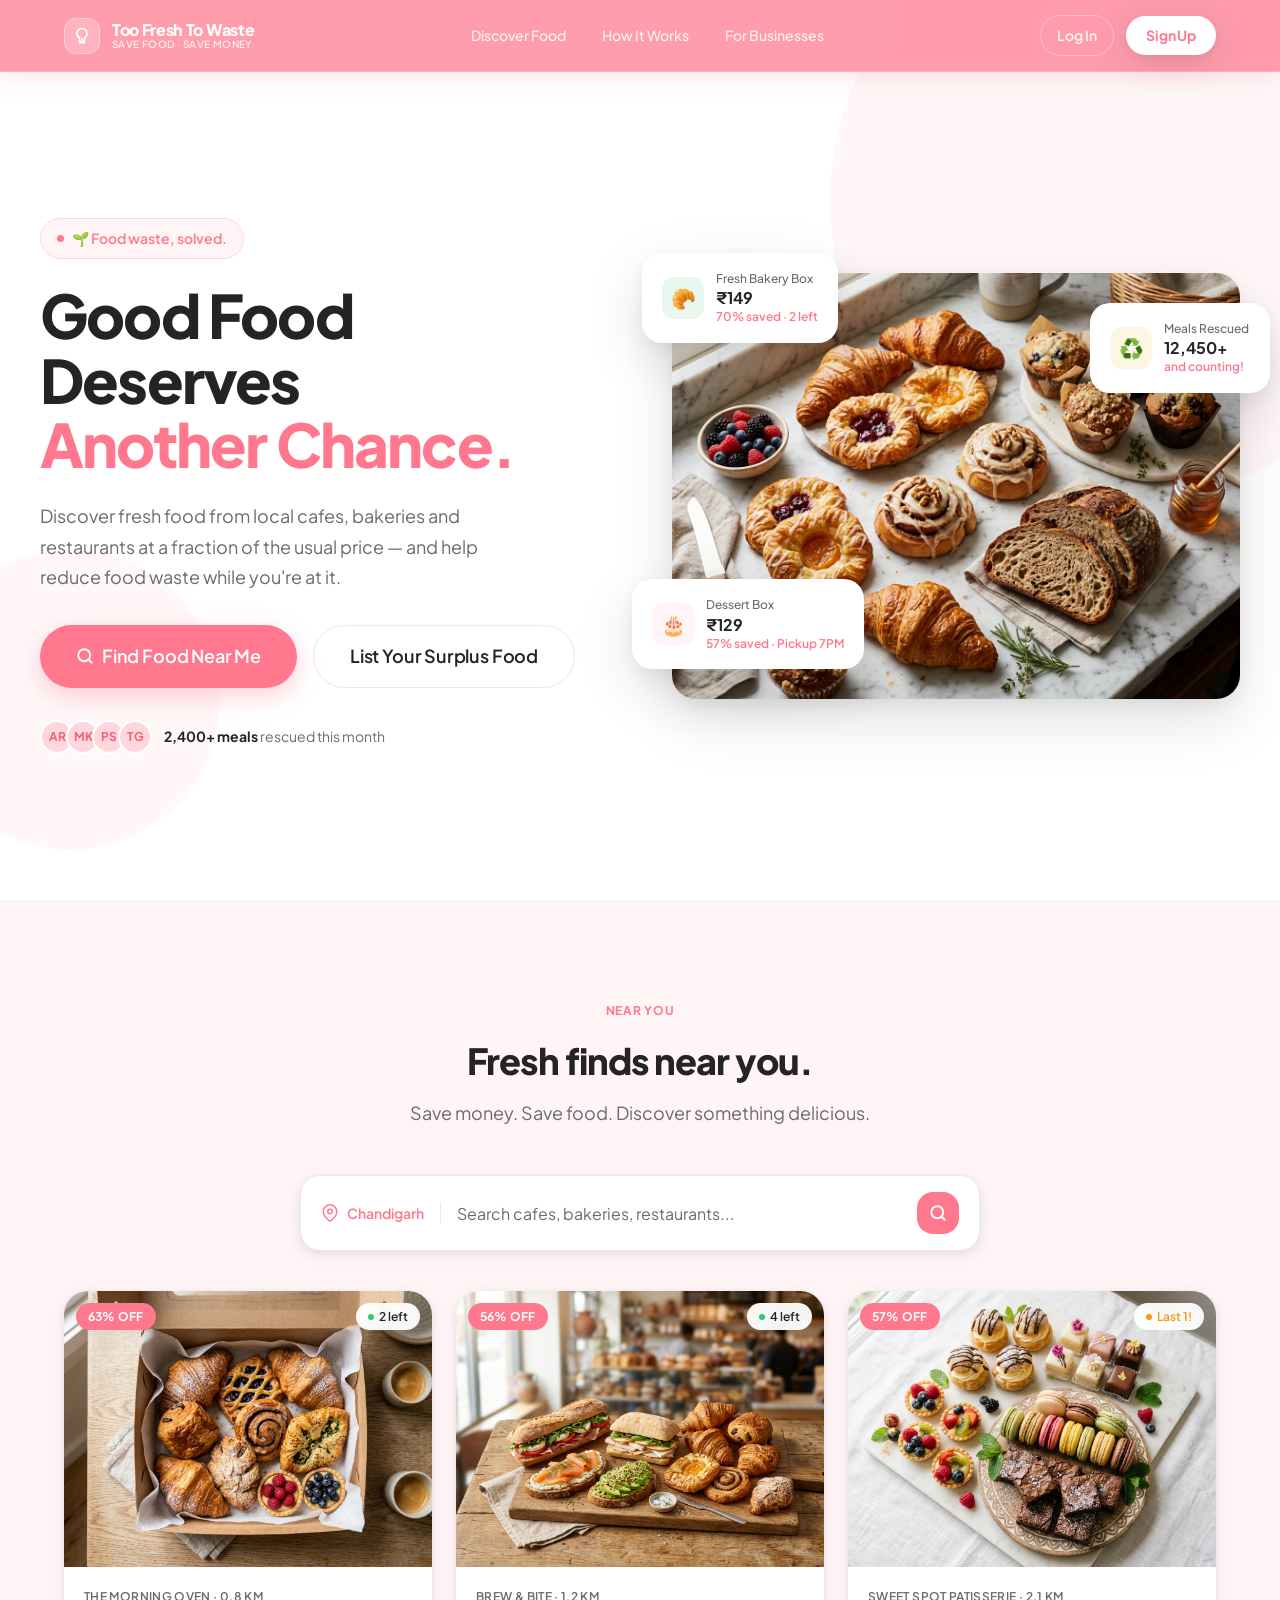
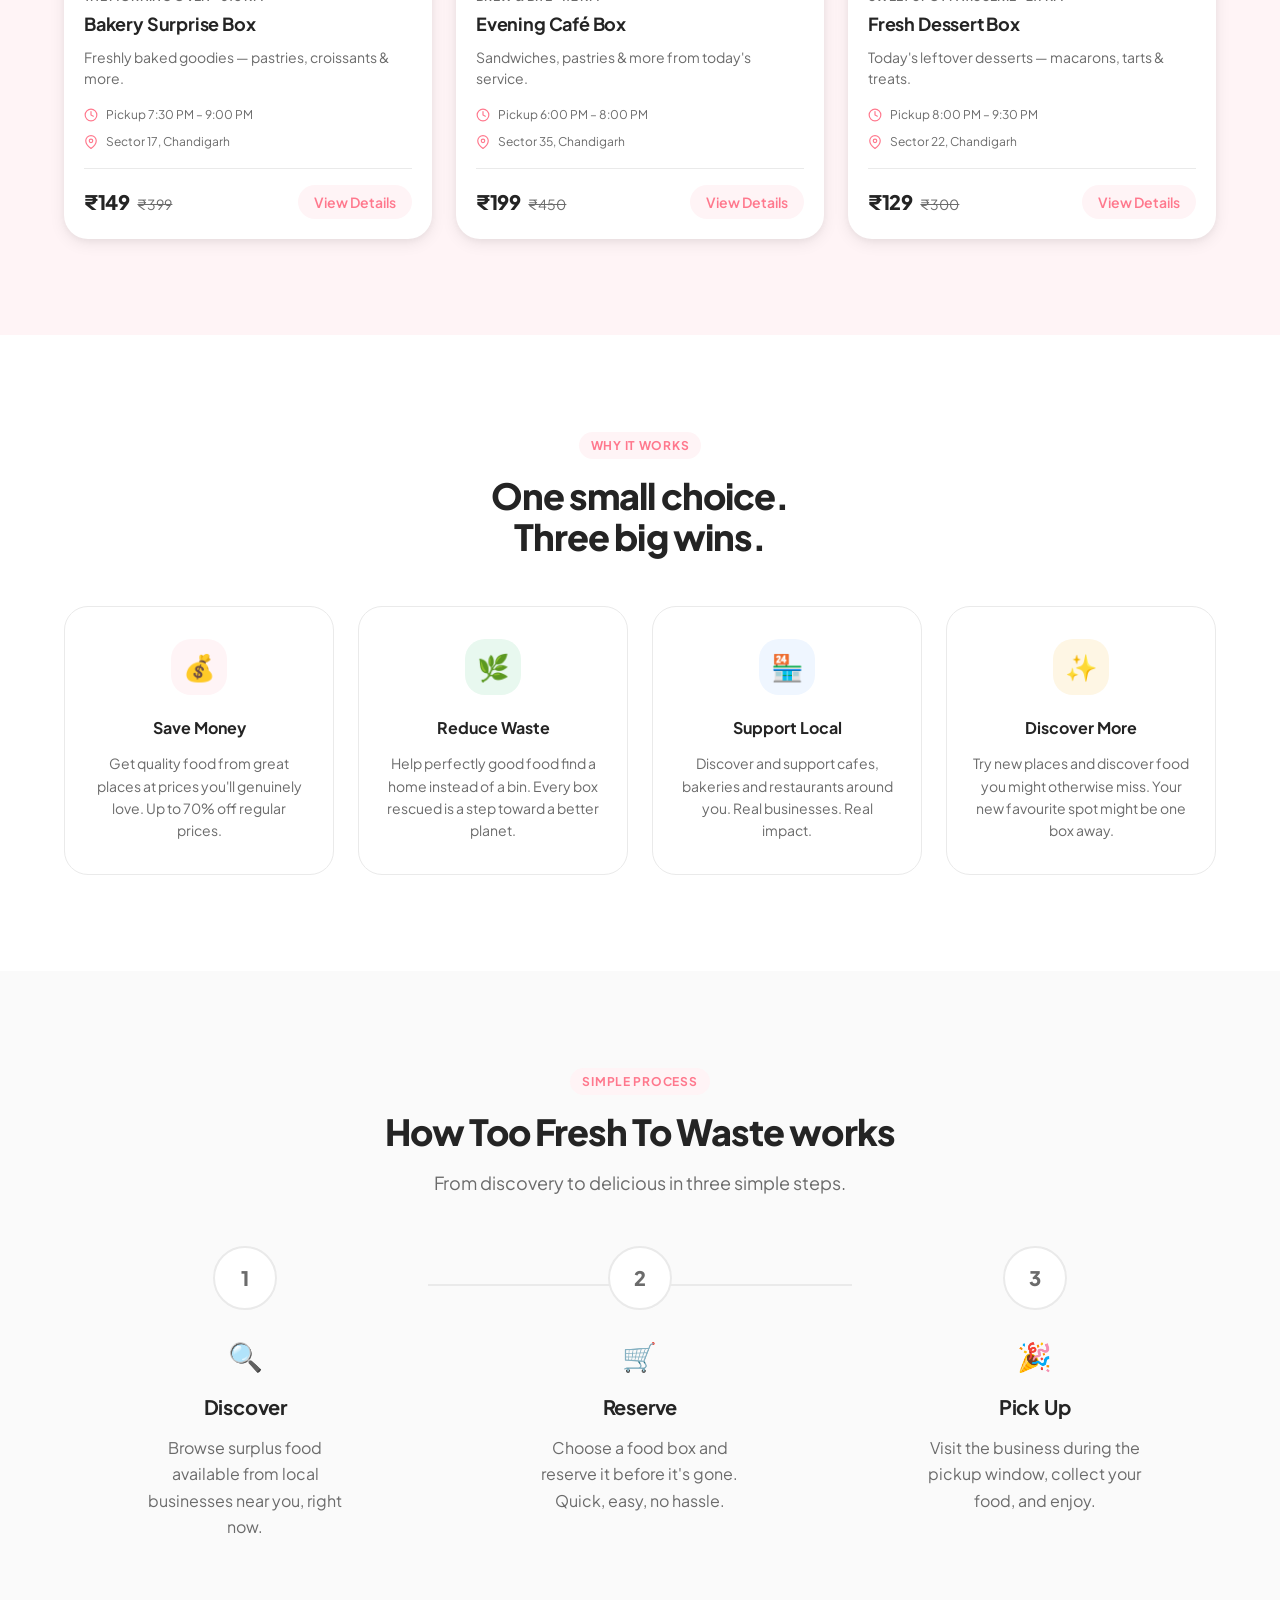
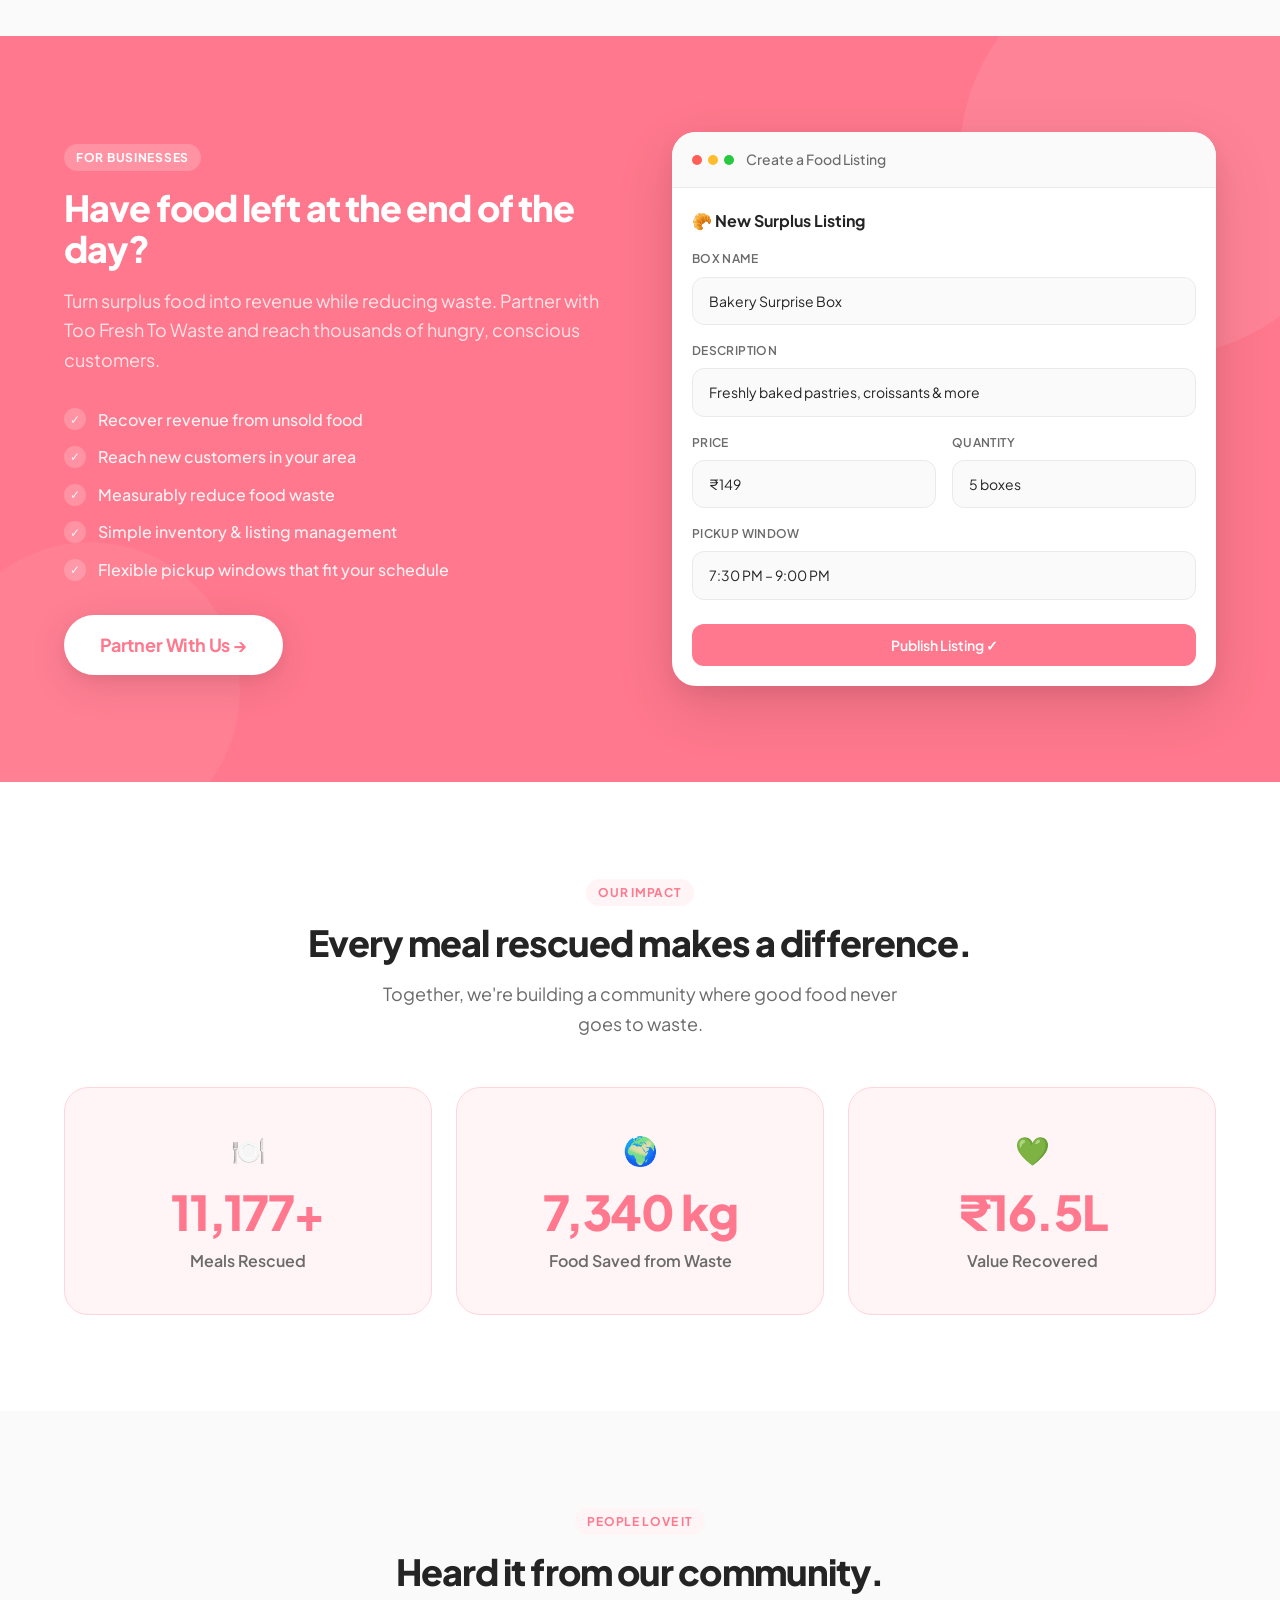
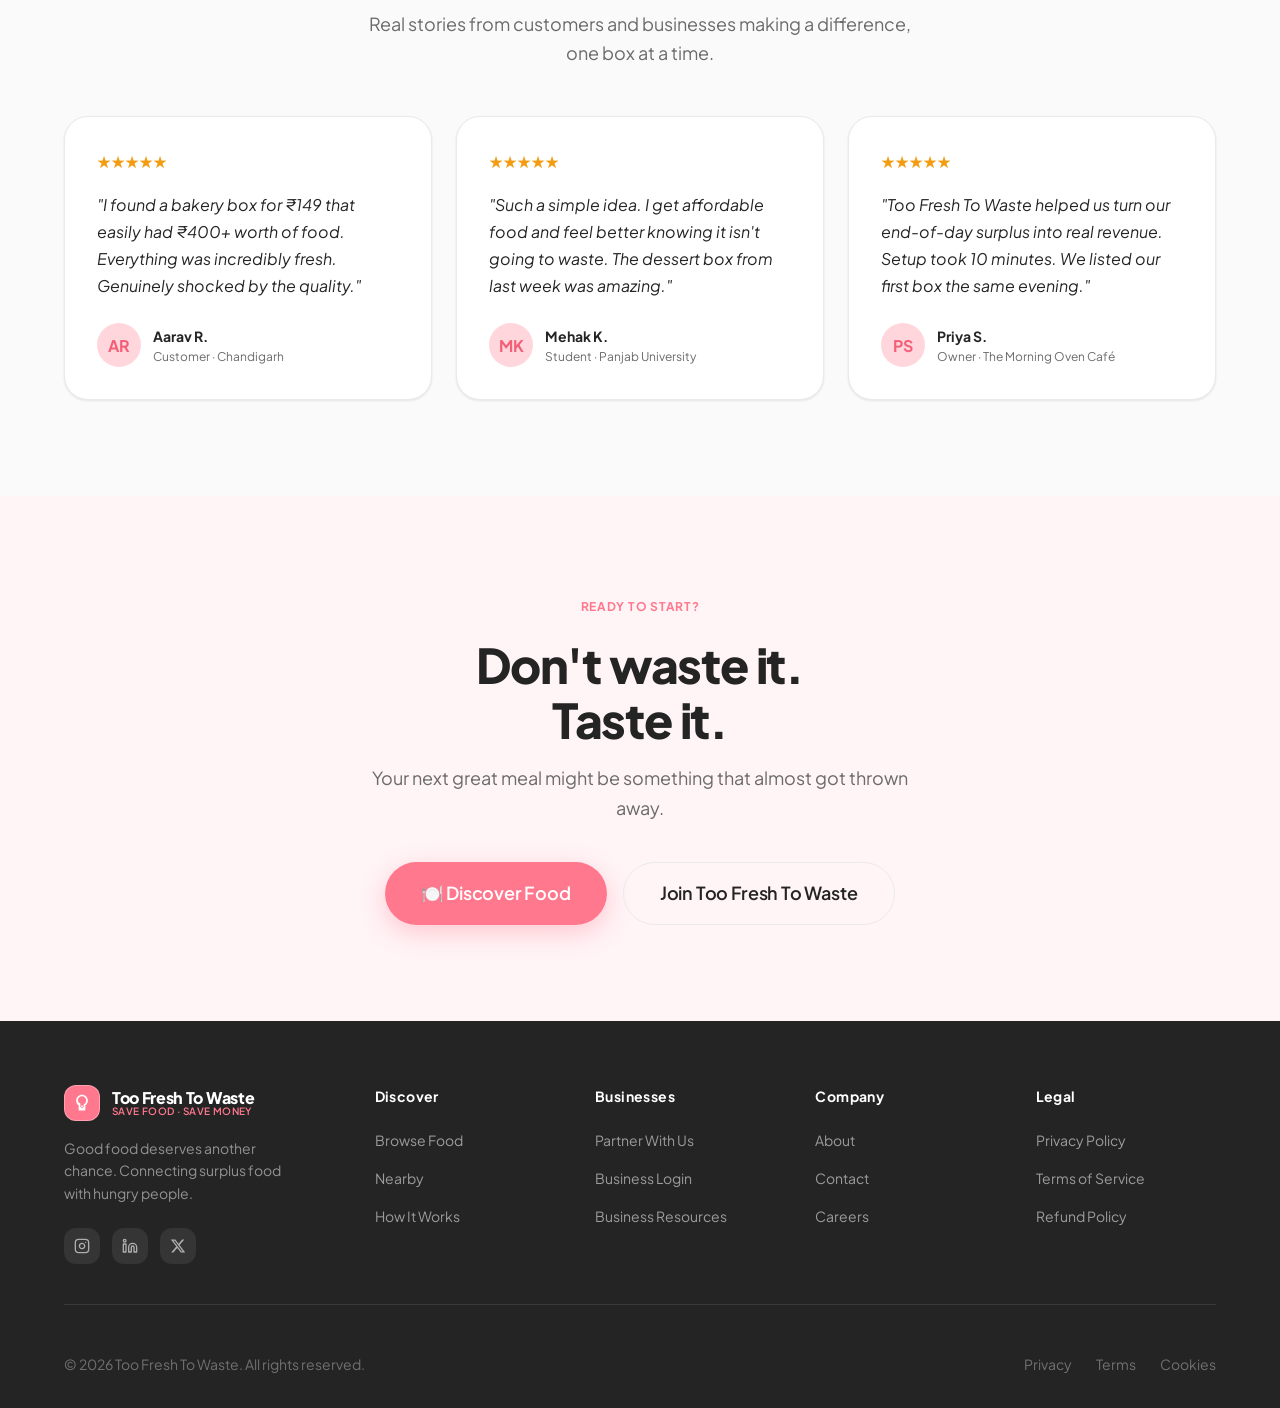
==== commit dcf757a5: "fix: float cards z-index, pink glassmorphism navbar - Fixed float-card z-index (10) so cards render " ====
--- a/index.html
+++ b/index.html
@@ -39,10 +39,9 @@
         <a href="#for-businesses" class="nav-link">For Businesses</a>
       </nav>
 
-      <!-- Desktop Nav Actions -->
       <div class="nav-actions">
         <a href="login.html" class="nav-login" id="navLoginBtn">Log In</a>
-        <a href="signup.html" class="btn btn-primary btn-sm" id="navSignupBtn">Sign Up</a>
+        <a href="signup.html" class="btn btn-white btn-sm" id="navSignupBtn" style="color:var(--color-primary);">Sign Up</a>
       </div>
 
       <!-- Hamburger -->
--- a/assets/css/style.css
+++ b/assets/css/style.css
@@ -231,16 +231,18 @@
   right: 0;
   z-index: 1000;
   height: var(--navbar-height);
-  background: rgba(255,255,255,0.95);
-  backdrop-filter: blur(12px);
-  -webkit-backdrop-filter: blur(12px);
-  border-bottom: 1px solid transparent;
-  transition: border-color var(--transition-base), box-shadow var(--transition-base);
+  background: rgba(255, 120, 141, 0.72);
+  backdrop-filter: blur(18px) saturate(160%);
+  -webkit-backdrop-filter: blur(18px) saturate(160%);
+  border-bottom: 1px solid rgba(255, 255, 255, 0.18);
+  box-shadow: 0 4px 24px rgba(255, 95, 120, 0.18);
+  transition: background var(--transition-base), box-shadow var(--transition-base), border-color var(--transition-base);
 }
 
 .navbar.scrolled {
-  border-color: var(--color-border);
-  box-shadow: var(--shadow-sm);
+  background: rgba(244, 95, 120, 0.88);
+  border-color: rgba(255, 255, 255, 0.22);
+  box-shadow: 0 8px 32px rgba(244, 95, 120, 0.28);
 }
 
 .navbar-inner {
@@ -261,7 +263,8 @@
 .logo-icon {
   width: 36px;
   height: 36px;
-  background: var(--color-primary);
+  background: rgba(255, 255, 255, 0.22);
+  border: 1.5px solid rgba(255, 255, 255, 0.3);
   border-radius: var(--radius-md);
   display: flex;
   align-items: center;
@@ -284,13 +287,13 @@
 .logo-text .brand-name {
   font-size: var(--font-size-base);
   font-weight: 800;
-  color: var(--color-text);
+  color: var(--color-white);
   letter-spacing: -0.02em;
 }
 
 .logo-text .brand-tagline {
   font-size: 10px;
-  color: var(--color-primary);
+  color: rgba(255, 255, 255, 0.80);
   font-weight: 600;
   letter-spacing: 0.04em;
   text-transform: uppercase;
@@ -305,7 +308,7 @@
 
 .nav-link {
   padding: var(--space-2) var(--space-4);
-  color: var(--color-text-secondary);
+  color: rgba(255, 255, 255, 0.88);
   font-size: var(--font-size-sm);
   font-weight: 500;
   border-radius: var(--radius-full);
@@ -313,8 +316,8 @@
 }
 
 .nav-link:hover {
-  color: var(--color-text);
-  background: var(--color-bg);
+  color: var(--color-white);
+  background: rgba(255, 255, 255, 0.18);
 }
 
 /* Nav Actions */
@@ -325,17 +328,19 @@
 }
 
 .nav-login {
-  color: var(--color-text);
+  color: rgba(255, 255, 255, 0.92);
   font-size: var(--font-size-sm);
   font-weight: 600;
   padding: var(--space-2) var(--space-4);
   border-radius: var(--radius-full);
+  border: 1.5px solid rgba(255, 255, 255, 0.35);
   transition: all var(--transition-fast);
 }
 
 .nav-login:hover {
-  color: var(--color-primary);
-  background: var(--color-primary-light);
+  color: var(--color-white);
+  background: rgba(255, 255, 255, 0.18);
+  border-color: rgba(255, 255, 255, 0.6);
 }
 
 /* Hamburger */
@@ -351,14 +356,14 @@
 }
 
 .hamburger:hover {
-  background: var(--color-primary-light);
+  background: rgba(255, 255, 255, 0.18);
 }
 
 .hamburger span {
   display: block;
   width: 22px;
   height: 2px;
-  background: var(--color-text);
+  background: var(--color-white);
   border-radius: 2px;
   transition: all var(--transition-base);
 }
@@ -618,24 +623,28 @@
   gap: var(--space-3);
   animation: cardFloat 6s ease-in-out infinite;
   min-width: 180px;
+  z-index: 10;
 }
 
 .float-card-1 {
   top: -20px;
   left: -30px;
   animation-delay: 0s;
+  z-index: 10;
 }
 
 .float-card-2 {
   bottom: 30px;
   left: -40px;
   animation-delay: 2s;
+  z-index: 10;
 }
 
 .float-card-3 {
   top: 30px;
   right: -30px;
   animation-delay: 1s;
+  z-index: 10;
 }
 
 @keyframes cardFloat {
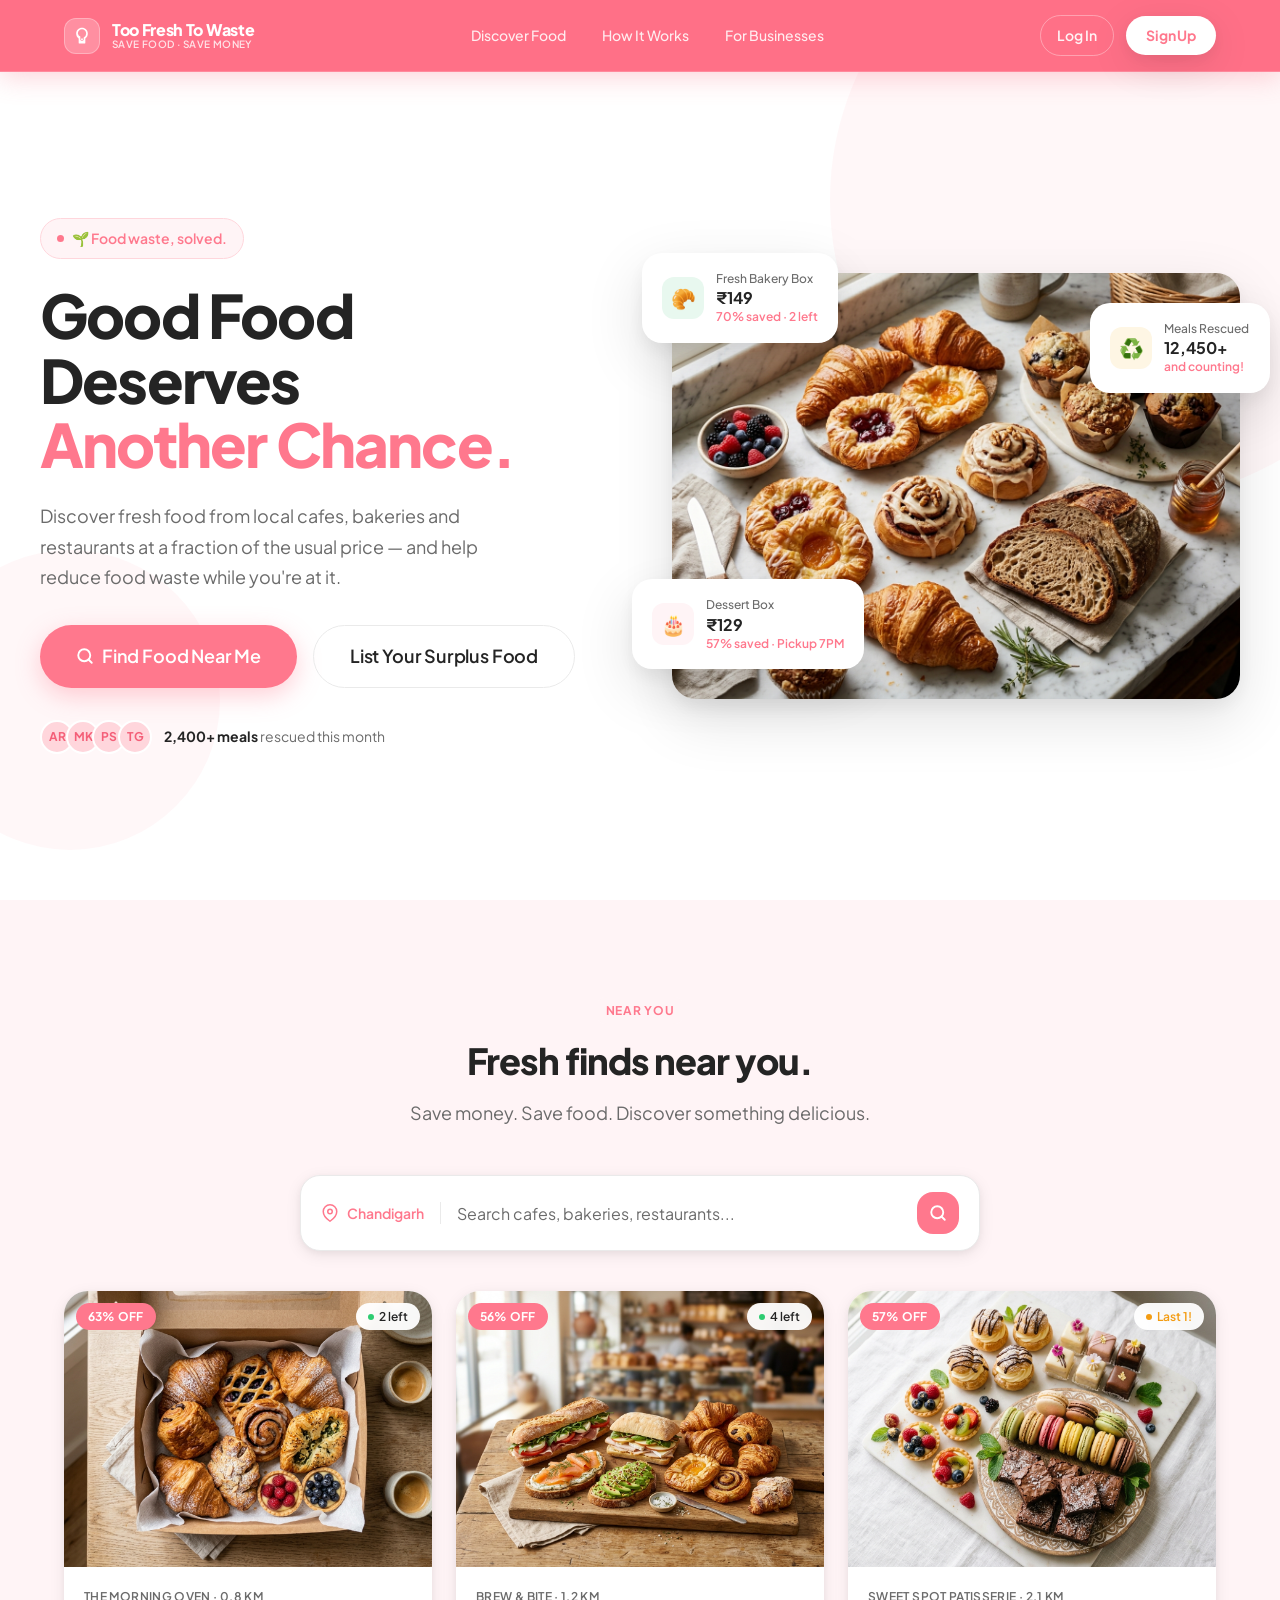
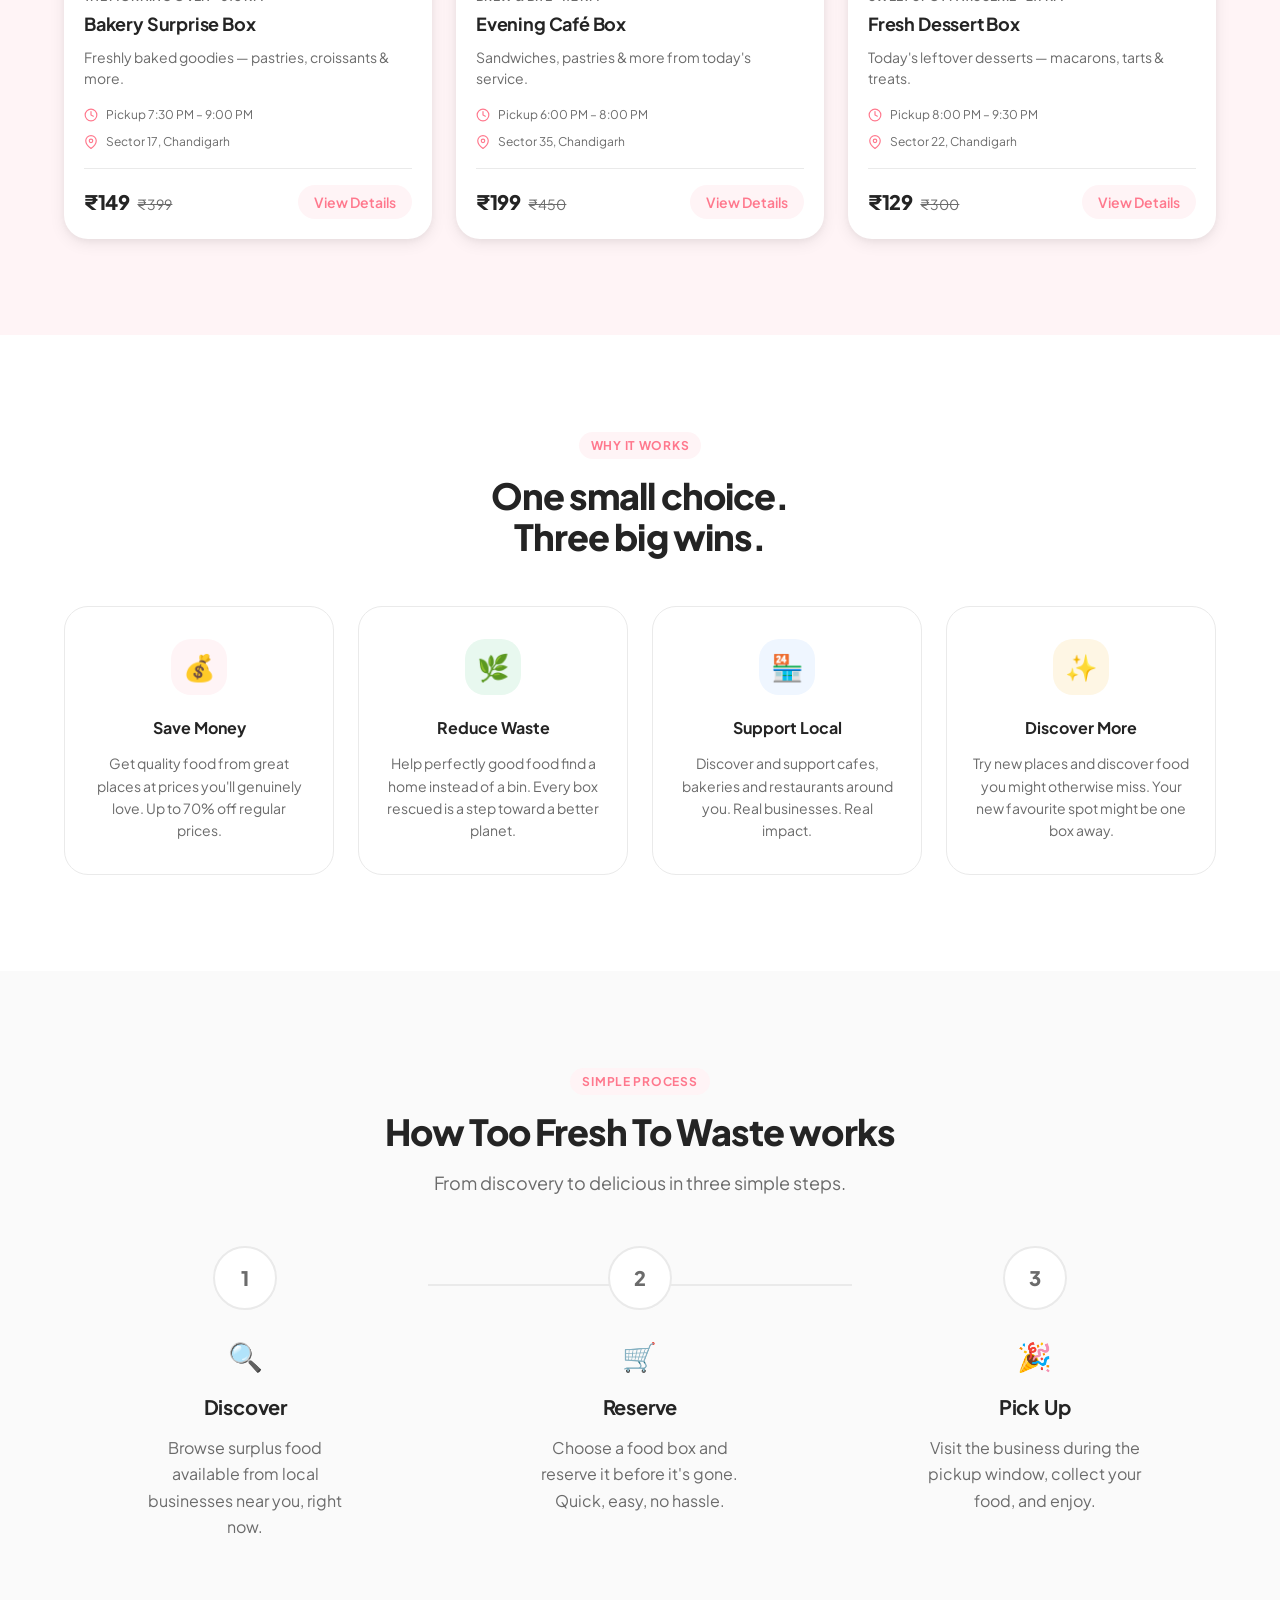
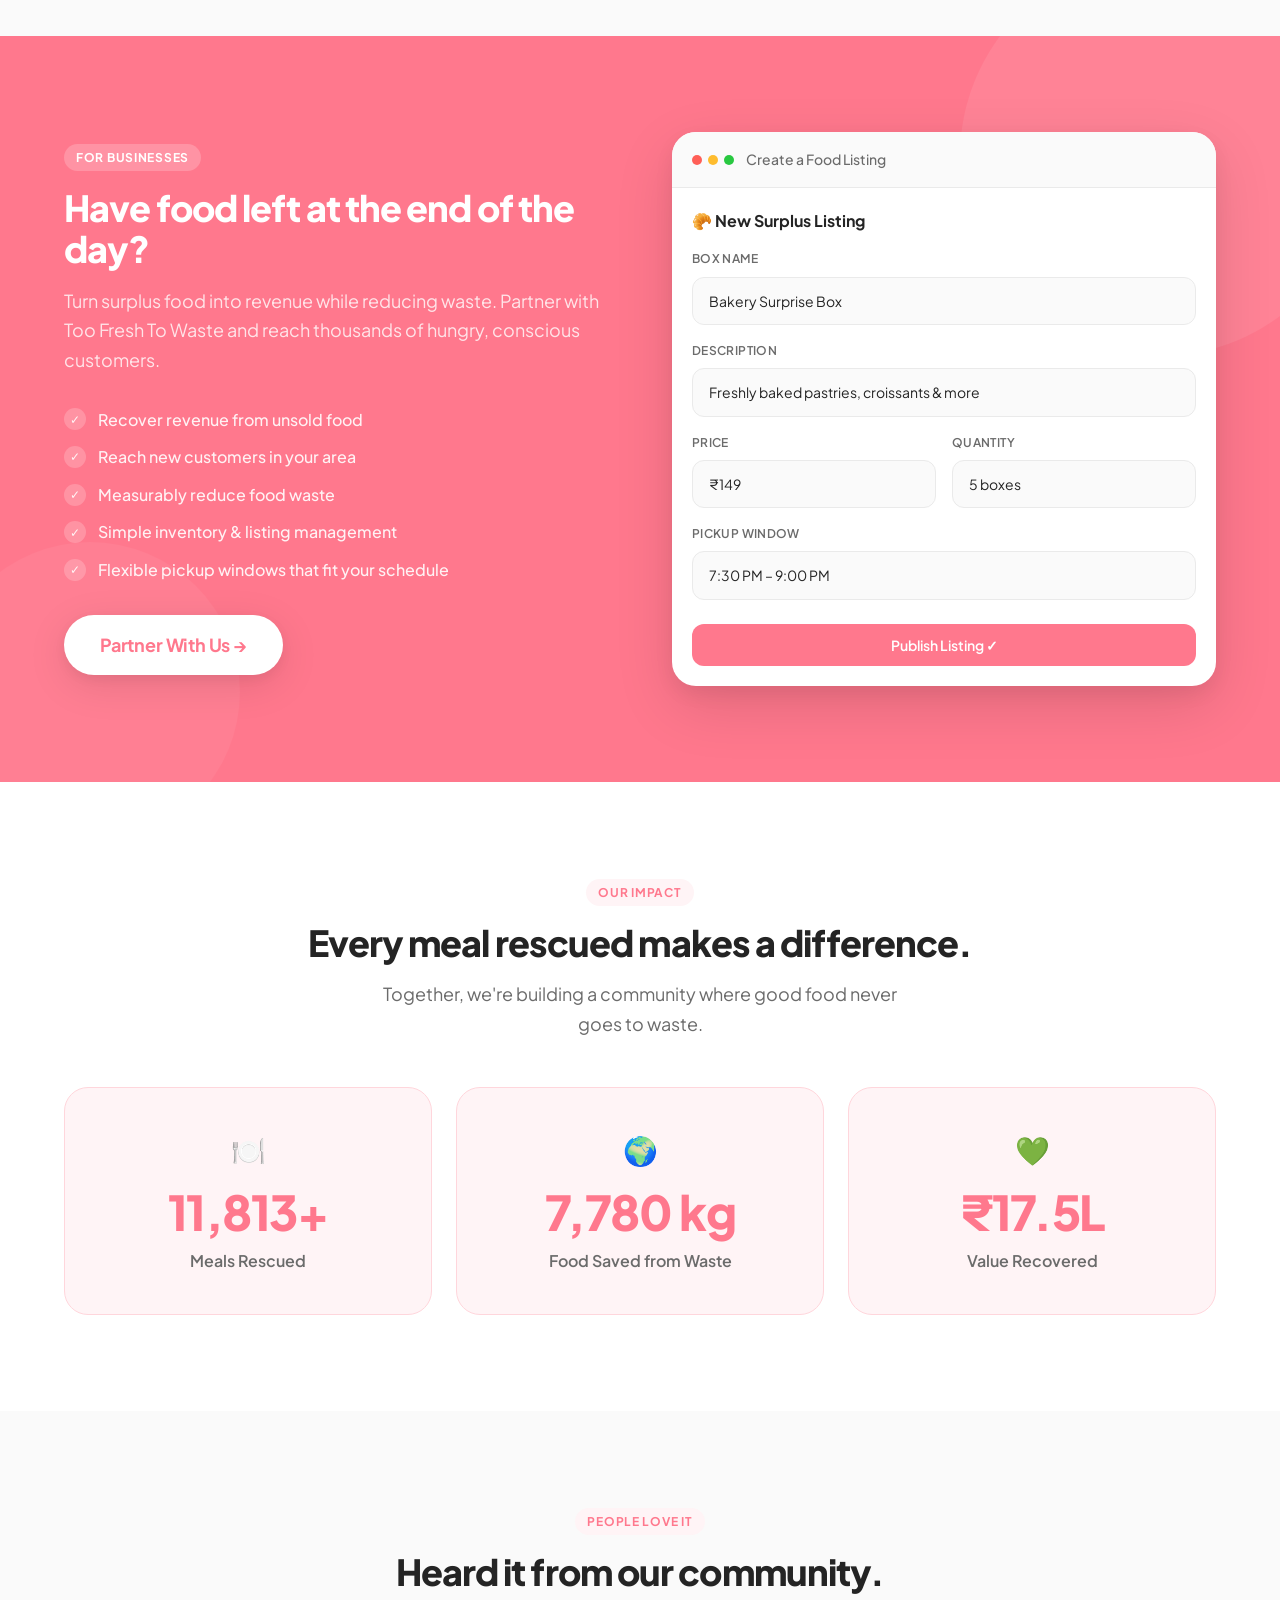
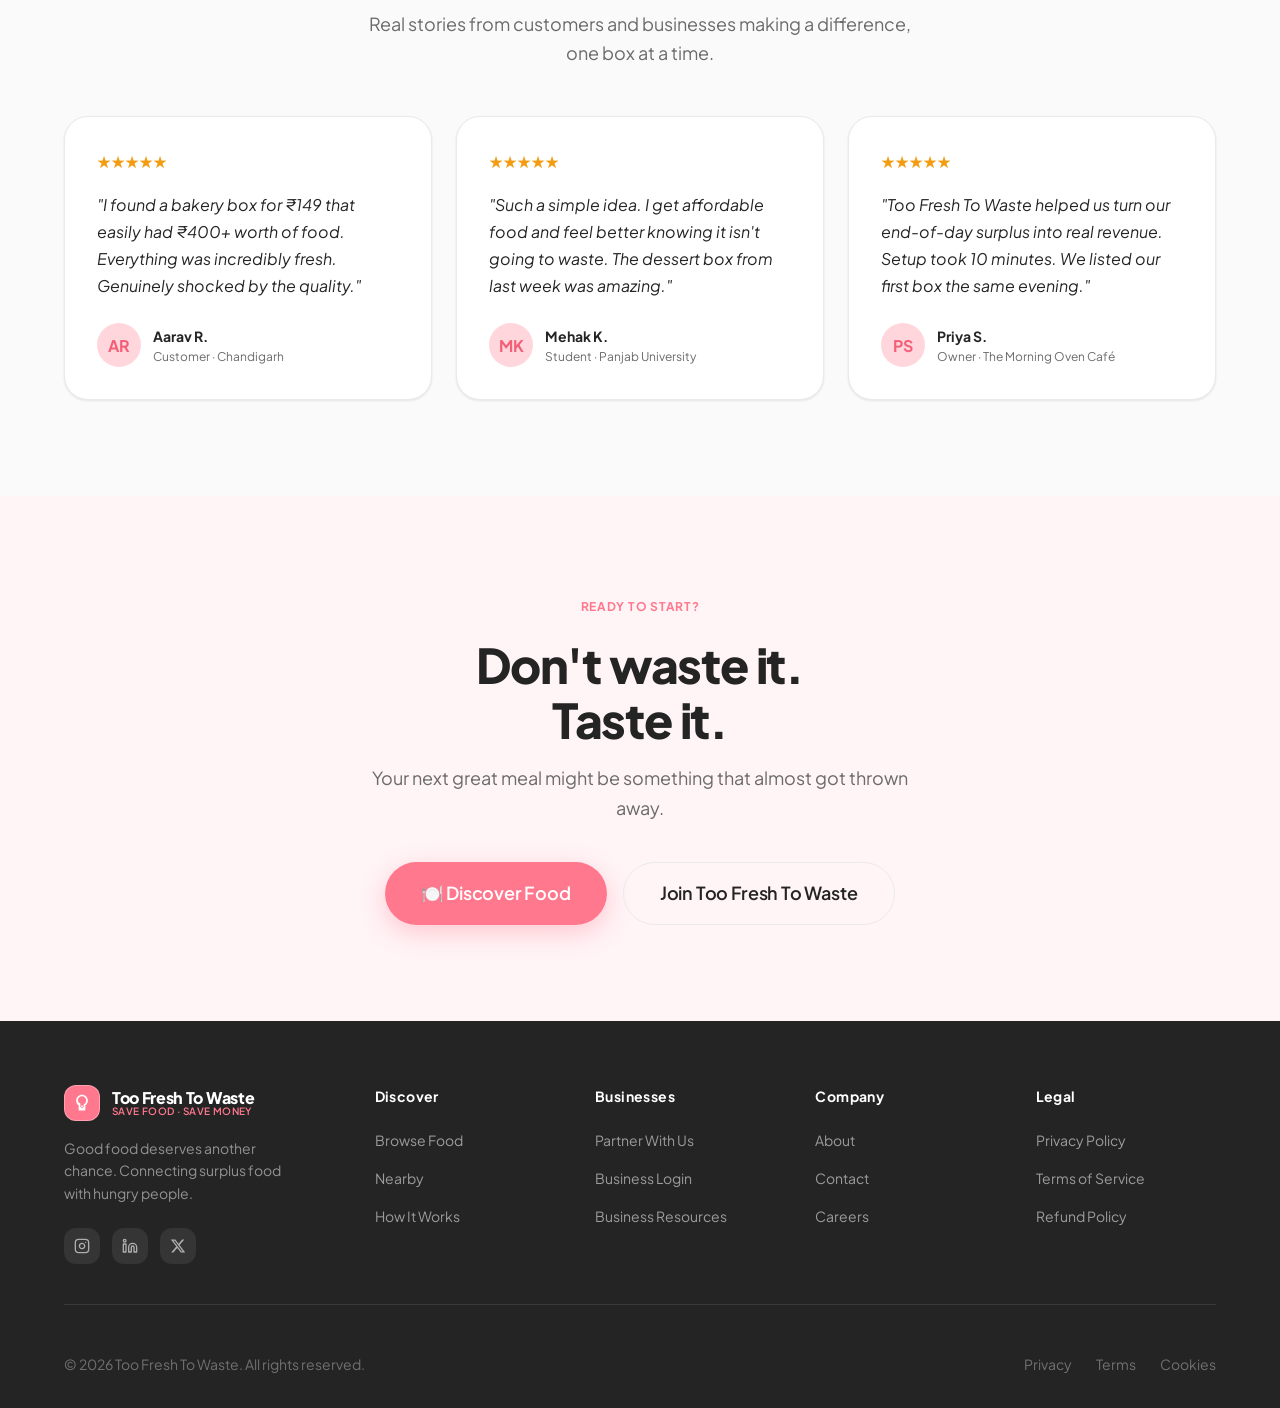
==== commit 9a5b4727: "Fix auth UI loop, auth-aware navbar, and Django admin Add User crash" ====
--- a/index.html
+++ b/index.html
@@ -697,6 +697,7 @@
     </div>
   </footer>
 
+  <script src="assets/js/auth.js"></script>
   <script src="assets/js/main.js"></script>
 </body>
 </html>
--- a/assets/css/style.css
+++ b/assets/css/style.css
@@ -231,16 +231,16 @@
   right: 0;
   z-index: 1000;
   height: var(--navbar-height);
-  background: rgba(255, 120, 141, 0.72);
-  backdrop-filter: blur(18px) saturate(160%);
-  -webkit-backdrop-filter: blur(18px) saturate(160%);
+  background: rgba(255, 100, 125, 0.92);
+  backdrop-filter: blur(18px) saturate(180%);
+  -webkit-backdrop-filter: blur(18px) saturate(180%);
   border-bottom: 1px solid rgba(255, 255, 255, 0.18);
-  box-shadow: 0 4px 24px rgba(255, 95, 120, 0.18);
+  box-shadow: 0 4px 28px rgba(244, 95, 120, 0.30);
   transition: background var(--transition-base), box-shadow var(--transition-base), border-color var(--transition-base);
 }
 
 .navbar.scrolled {
-  background: rgba(244, 95, 120, 0.88);
+  background: rgba(240, 80, 105, 0.97);
   border-color: rgba(255, 255, 255, 0.22);
   box-shadow: 0 8px 32px rgba(244, 95, 120, 0.28);
 }
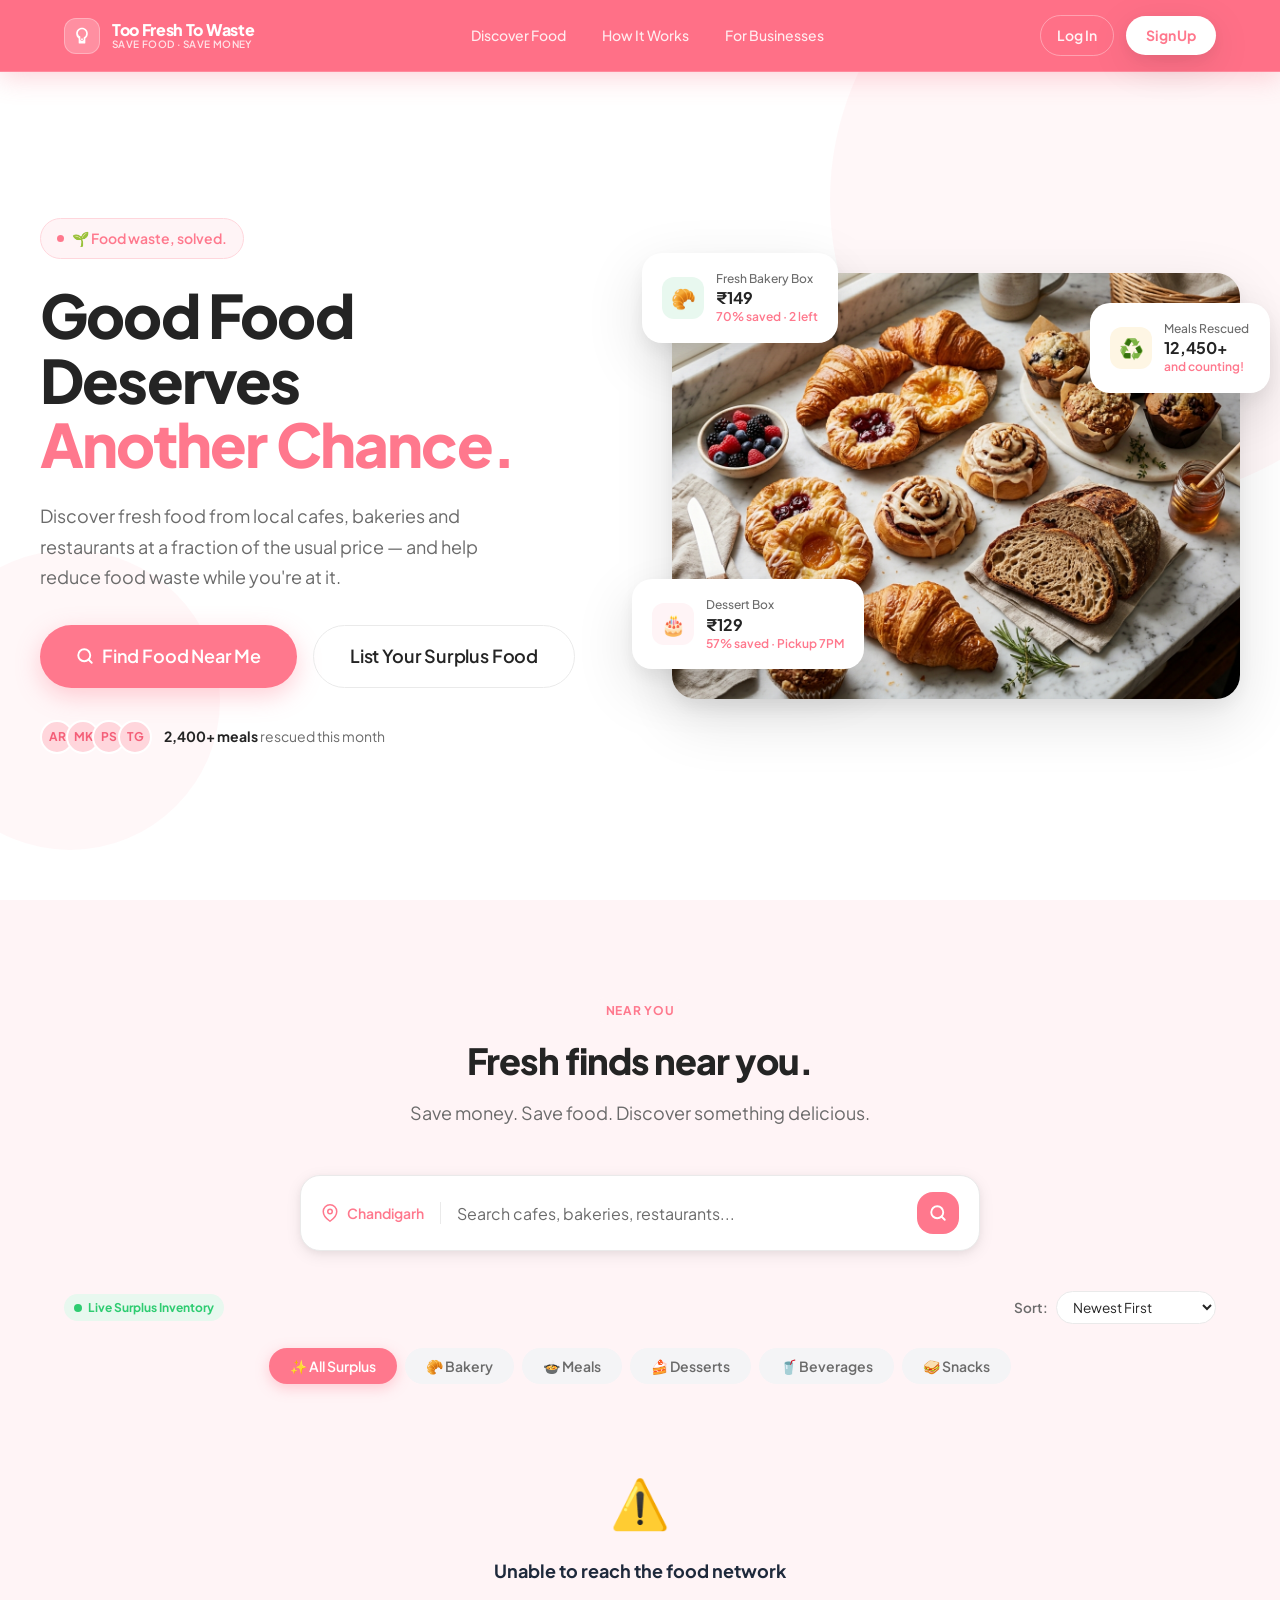
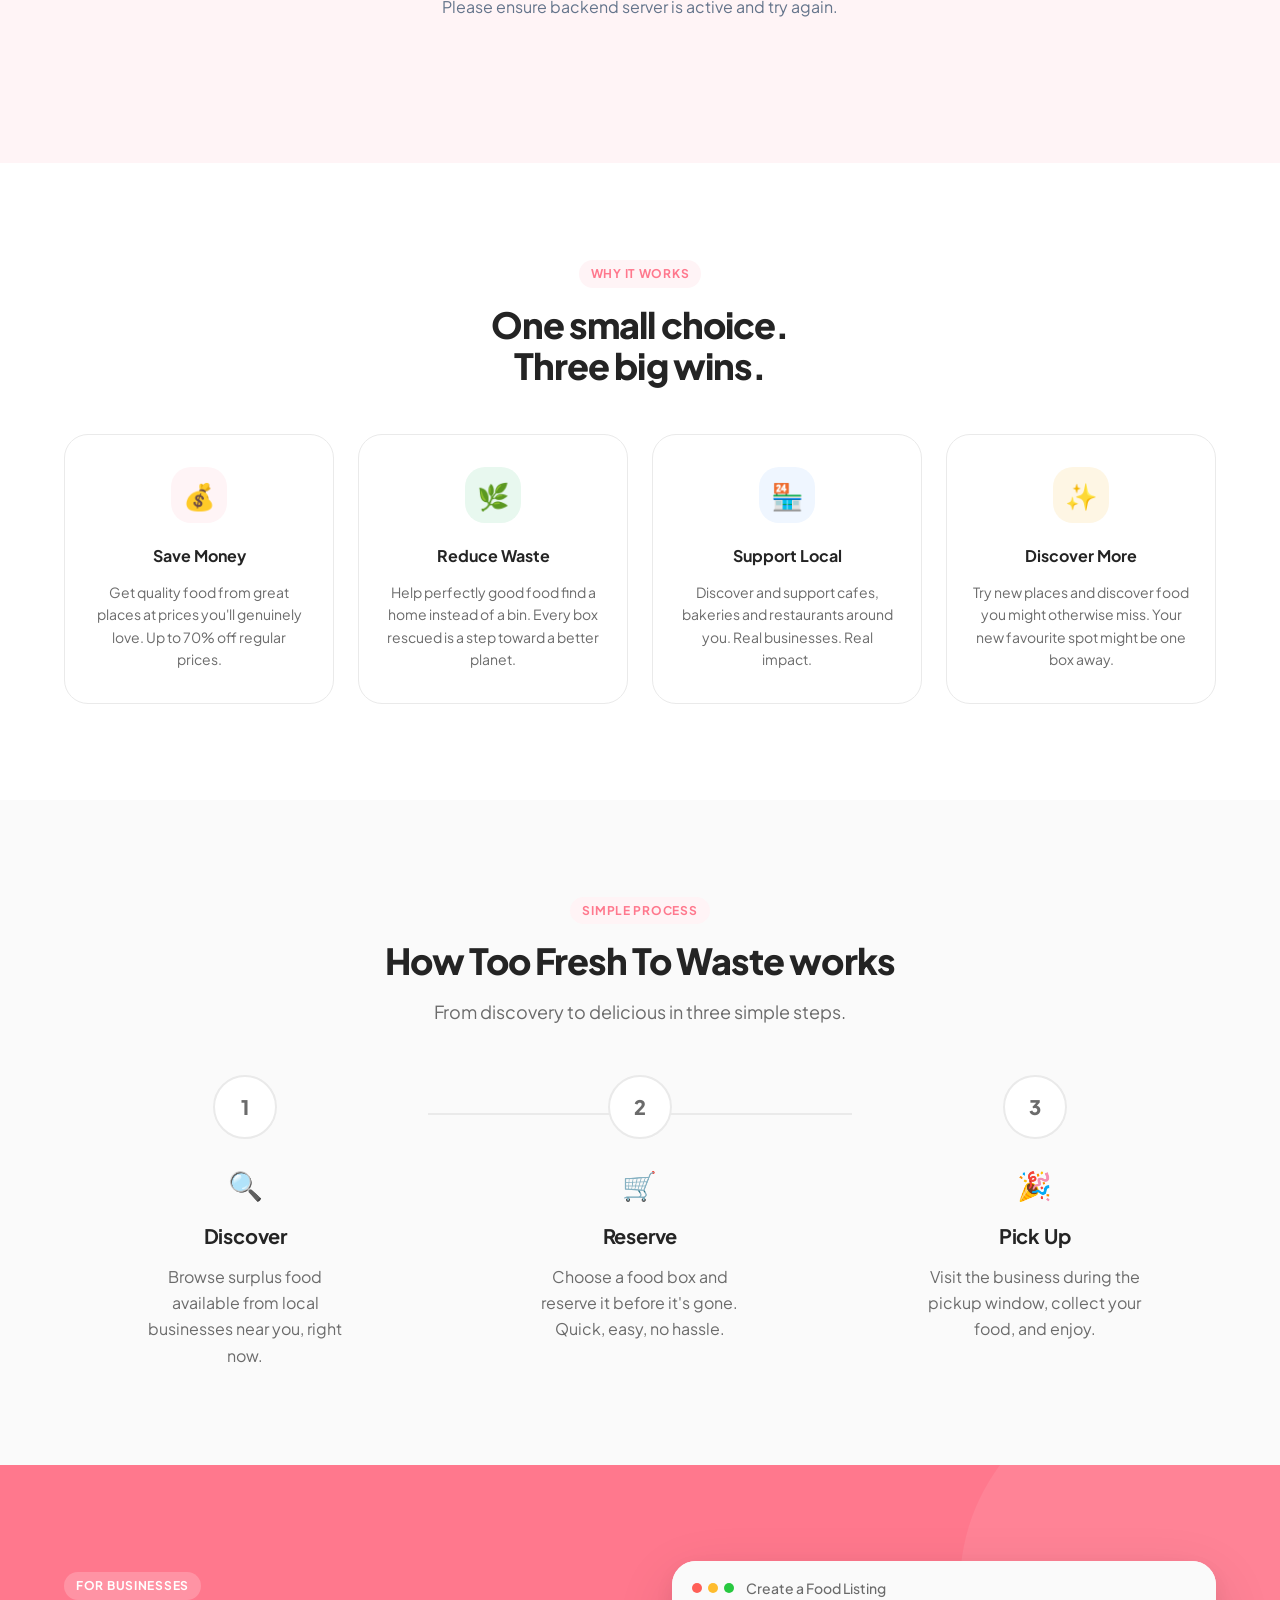
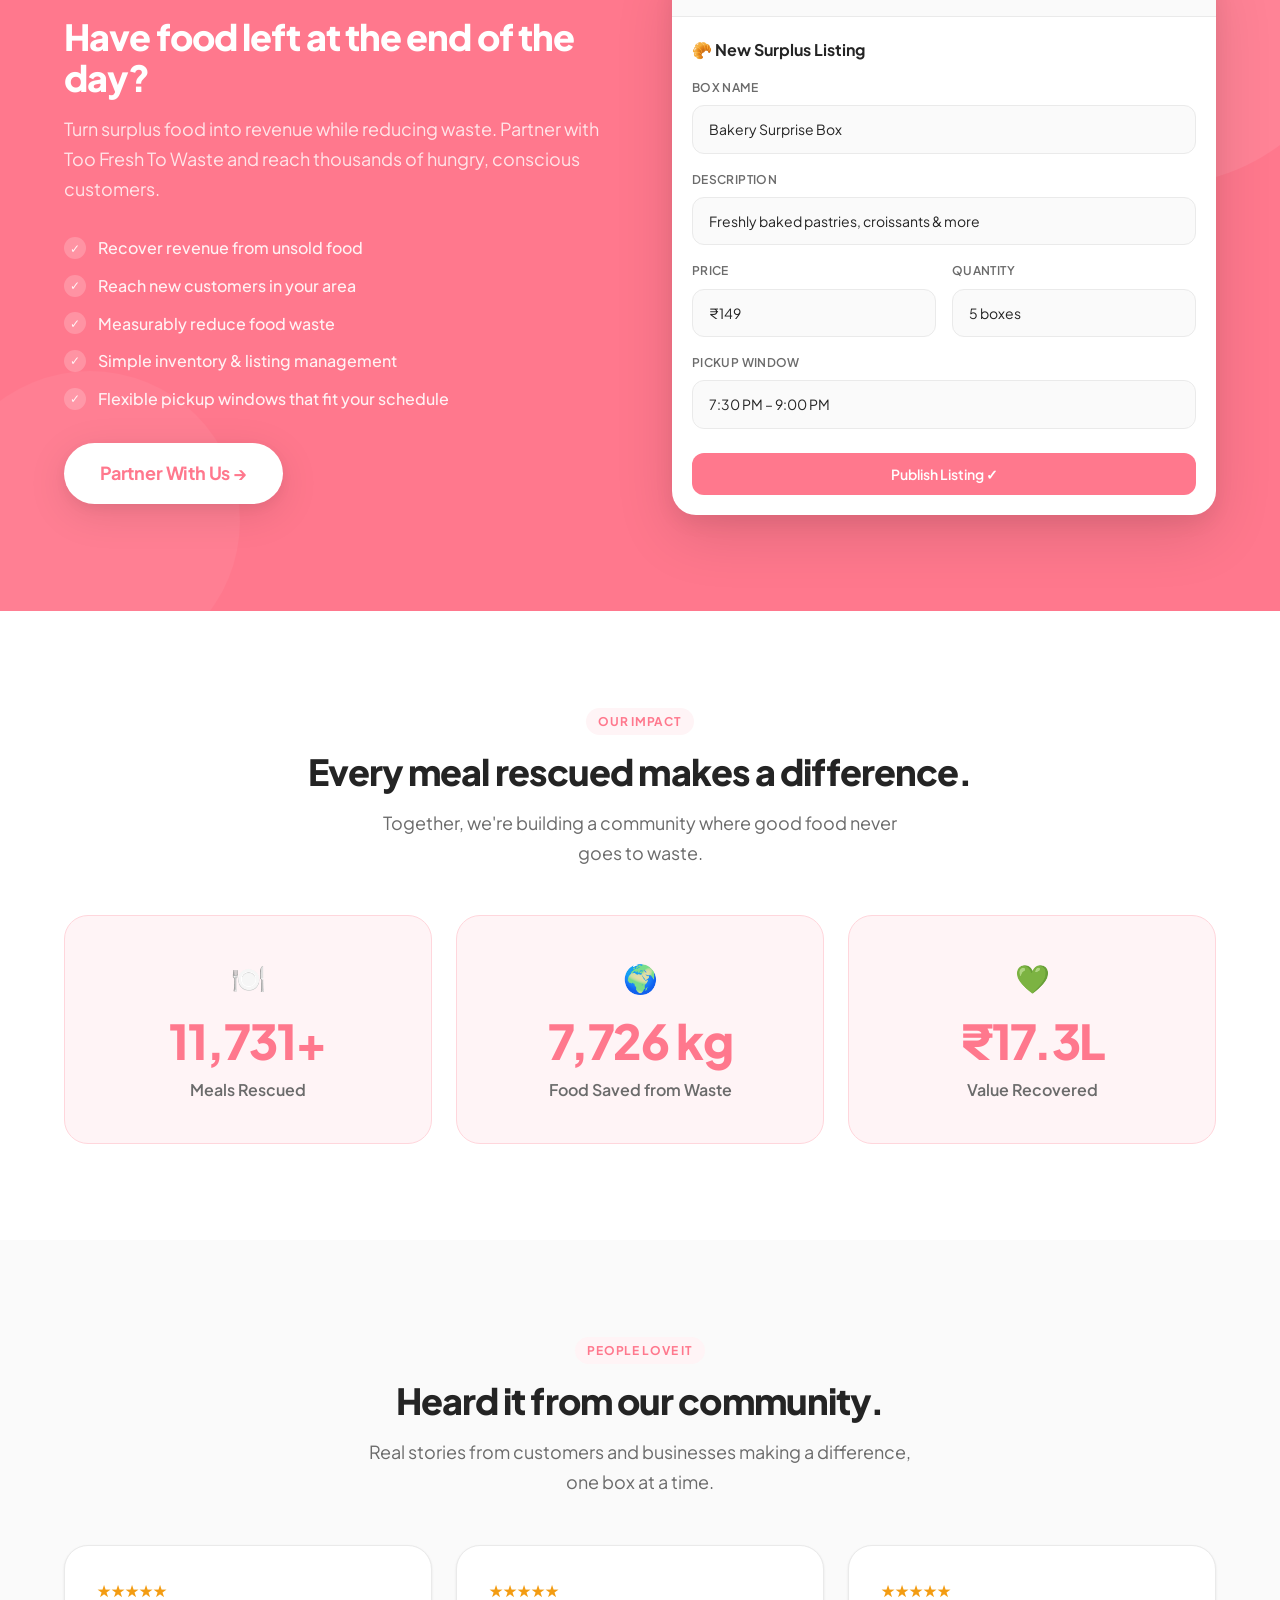
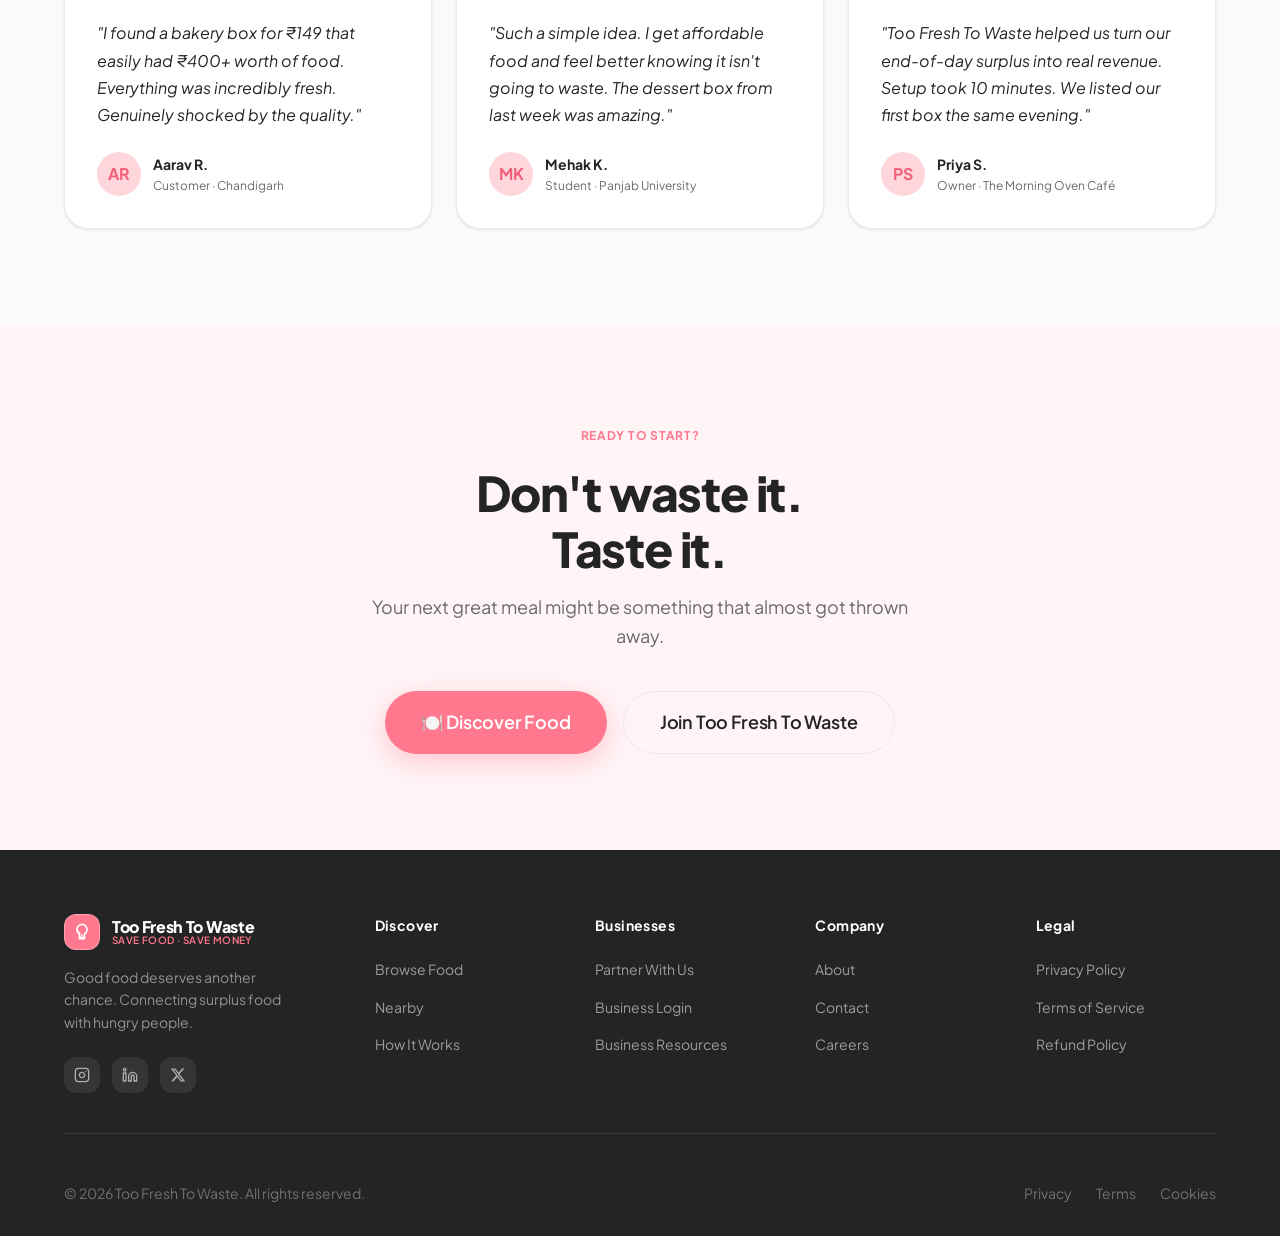
==== commit fe107656: "feat: complete live full-stack TFTW platform with real-time sync, 3 portals, and atomic booking" ====
--- a/index.html
+++ b/index.html
@@ -193,135 +193,36 @@
           </button>
         </div>
 
-        <!-- Food Cards Grid -->
-        <div class="food-grid">
-
-          <!-- Card 1 -->
-          <article class="food-card reveal" aria-label="Bakery Surprise Box listing">
-            <div class="food-card-image">
-              <img
-                src="assets/images/bakery_box.jpg"
-                alt="Assorted freshly baked pastries in a kraft box"
-                loading="lazy"
-              />
-              <span class="food-card-discount" aria-label="63% discount">63% OFF</span>
-              <div class="food-card-availability">
-                <span class="dot" aria-hidden="true"></span>
-                2 left
-              </div>
-            </div>
-            <div class="food-card-body">
-              <p class="food-card-business">The Morning Oven · 0.8 km</p>
-              <h3 class="food-card-title">Bakery Surprise Box</h3>
-              <p class="food-card-desc">Freshly baked goodies — pastries, croissants & more.</p>
-              <div class="food-card-meta">
-                <div class="food-card-meta-row">
-                  <svg viewBox="0 0 24 24" fill="none" stroke="currentColor" stroke-width="2" stroke-linecap="round" stroke-linejoin="round" aria-hidden="true">
-                    <circle cx="12" cy="12" r="10"/><path d="M12 6v6l4 2"/>
-                  </svg>
-                  Pickup 7:30 PM – 9:00 PM
-                </div>
-                <div class="food-card-meta-row">
-                  <svg viewBox="0 0 24 24" fill="none" stroke="currentColor" stroke-width="2" stroke-linecap="round" stroke-linejoin="round" aria-hidden="true">
-                    <path d="M21 10c0 7-9 13-9 13s-9-6-9-13a9 9 0 0 1 18 0z"/><circle cx="12" cy="10" r="3"/>
-                  </svg>
-                  Sector 17, Chandigarh
-                </div>
-              </div>
-              <div class="food-card-footer">
-                <div class="food-card-pricing">
-                  <span class="food-card-price">₹149</span>
-                  <span class="food-card-original">₹399</span>
-                </div>
-                <button class="food-card-btn" id="viewCard1Btn">View Details</button>
-              </div>
-            </div>
-          </article>
-
-          <!-- Card 2 -->
-          <article class="food-card reveal" aria-label="Evening Café Box listing">
-            <div class="food-card-image">
-              <img
-                src="assets/images/cafe_box.jpg"
-                alt="Sandwiches, croissants and pastries on a wooden board"
-                loading="lazy"
-              />
-              <span class="food-card-discount" aria-label="56% discount">56% OFF</span>
-              <div class="food-card-availability">
-                <span class="dot" aria-hidden="true"></span>
-                4 left
-              </div>
-            </div>
-            <div class="food-card-body">
-              <p class="food-card-business">Brew & Bite · 1.2 km</p>
-              <h3 class="food-card-title">Evening Café Box</h3>
-              <p class="food-card-desc">Sandwiches, pastries & more from today's service.</p>
-              <div class="food-card-meta">
-                <div class="food-card-meta-row">
-                  <svg viewBox="0 0 24 24" fill="none" stroke="currentColor" stroke-width="2" stroke-linecap="round" stroke-linejoin="round" aria-hidden="true">
-                    <circle cx="12" cy="12" r="10"/><path d="M12 6v6l4 2"/>
-                  </svg>
-                  Pickup 6:00 PM – 8:00 PM
-                </div>
-                <div class="food-card-meta-row">
-                  <svg viewBox="0 0 24 24" fill="none" stroke="currentColor" stroke-width="2" stroke-linecap="round" stroke-linejoin="round" aria-hidden="true">
-                    <path d="M21 10c0 7-9 13-9 13s-9-6-9-13a9 9 0 0 1 18 0z"/><circle cx="12" cy="10" r="3"/>
-                  </svg>
-                  Sector 35, Chandigarh
-                </div>
-              </div>
-              <div class="food-card-footer">
-                <div class="food-card-pricing">
-                  <span class="food-card-price">₹199</span>
-                  <span class="food-card-original">₹450</span>
-                </div>
-                <button class="food-card-btn" id="viewCard2Btn">View Details</button>
-              </div>
-            </div>
-          </article>
-
-          <!-- Card 3 -->
-          <article class="food-card reveal" aria-label="Fresh Dessert Box listing">
-            <div class="food-card-image">
-              <img
-                src="assets/images/dessert_box.jpg"
-                alt="Assorted fresh desserts including macarons, brownies and fruit tarts"
-                loading="lazy"
-              />
-              <span class="food-card-discount" aria-label="57% discount">57% OFF</span>
-              <div class="food-card-availability" style="color:#F39C12;">
-                <span class="dot" style="background:#F39C12;" aria-hidden="true"></span>
-                Last 1!
-              </div>
-            </div>
-            <div class="food-card-body">
-              <p class="food-card-business">Sweet Spot Patisserie · 2.1 km</p>
-              <h3 class="food-card-title">Fresh Dessert Box</h3>
-              <p class="food-card-desc">Today's leftover desserts — macarons, tarts & treats.</p>
-              <div class="food-card-meta">
-                <div class="food-card-meta-row">
-                  <svg viewBox="0 0 24 24" fill="none" stroke="currentColor" stroke-width="2" stroke-linecap="round" stroke-linejoin="round" aria-hidden="true">
-                    <circle cx="12" cy="12" r="10"/><path d="M12 6v6l4 2"/>
-                  </svg>
-                  Pickup 8:00 PM – 9:30 PM
-                </div>
-                <div class="food-card-meta-row">
-                  <svg viewBox="0 0 24 24" fill="none" stroke="currentColor" stroke-width="2" stroke-linecap="round" stroke-linejoin="round" aria-hidden="true">
-                    <path d="M21 10c0 7-9 13-9 13s-9-6-9-13a9 9 0 0 1 18 0z"/><circle cx="12" cy="10" r="3"/>
-                  </svg>
-                  Sector 22, Chandigarh
-                </div>
-              </div>
-              <div class="food-card-footer">
-                <div class="food-card-pricing">
-                  <span class="food-card-price">₹129</span>
-                  <span class="food-card-original">₹300</span>
-                </div>
-                <button class="food-card-btn" id="viewCard3Btn">View Details</button>
-              </div>
-            </div>
-          </article>
-
+        <!-- Live Indicator & Sort Bar -->
+        <div style="display:flex; justify-content:space-between; align-items:center; margin-top:16px; flex-wrap:wrap; gap:12px;">
+          <span class="live-pulse">Live Surplus Inventory</span>
+          <div style="display:flex; align-items:center; gap:8px;">
+            <label for="priceSortSelect" style="font-size:0.85rem; font-weight:600; color:var(--color-text-secondary);">Sort:</label>
+            <select id="priceSortSelect" class="form-input" style="padding:6px 12px; font-size:0.85rem; border-radius:var(--radius-full); width:auto;">
+              <option value="newest">Newest First</option>
+              <option value="discount">Biggest Discount</option>
+              <option value="price_low">Price: Low to High</option>
+              <option value="price_high">Price: High to Low</option>
+            </select>
+          </div>
+        </div>
+
+        <!-- Category Pills -->
+        <div class="category-filter-bar" id="categoryFilterBar">
+          <button class="cat-pill active" data-category="all">✨ All Surplus</button>
+          <button class="cat-pill" data-category="bakery">🥐 Bakery</button>
+          <button class="cat-pill" data-category="meals">🍲 Meals</button>
+          <button class="cat-pill" data-category="desserts">🍰 Desserts</button>
+          <button class="cat-pill" data-category="beverages">🥤 Beverages</button>
+          <button class="cat-pill" data-category="snacks">🥪 Snacks</button>
+        </div>
+
+        <!-- Food Cards Grid (Populated dynamically from backend API) -->
+        <div class="food-grid" id="marketplaceFoodGrid">
+          <div class="empty-state" style="grid-column: 1 / -1;">
+            <div class="empty-state-icon">⏳</div>
+            <div class="empty-state-title">Loading live surplus food...</div>
+          </div>
         </div>
       </div>
     </section>
@@ -697,7 +598,94 @@
     </div>
   </footer>
 
+  <!-- ==================== FOOD DETAILS & RESERVATION MODAL ==================== -->
+  <div class="modal-backdrop" id="foodReservationModal">
+    <div class="modal-container">
+      <div class="modal-header">
+        <h3 class="modal-title" id="resModalTitle">Food Reservation</h3>
+        <button class="modal-close" onclick="closeFoodModal()">&times;</button>
+      </div>
+
+      <div class="modal-body" id="resModalBody">
+        <img id="resModalImage" src="assets/images/bakery_box.jpg" alt="" style="width:100%; height:200px; object-fit:cover; border-radius:var(--radius-md); margin-bottom:16px;" />
+
+        <div style="display:flex; justify-content:space-between; align-items:flex-start; margin-bottom:12px;">
+          <div>
+            <h4 id="resModalFoodName" style="font-size:1.25rem; font-weight:800; color:var(--color-text); margin-bottom:4px;">Bakery Surprise Box</h4>
+            <div style="font-size:0.875rem; color:var(--color-text-secondary);">
+              📍 <strong id="resModalRestaurant">The Morning Oven</strong> · <span id="resModalAddress">Sector 17, Chandigarh</span>
+            </div>
+          </div>
+          <div style="text-align:right;">
+            <div style="font-size:1.4rem; font-weight:800; color:var(--color-primary);" id="resModalPrice">₹149</div>
+            <div style="font-size:0.85rem; color:#999; text-decoration:line-through;" id="resModalOrigPrice">₹399</div>
+          </div>
+        </div>
+
+        <p id="resModalDesc" style="font-size:0.9rem; color:var(--color-text-secondary); margin-bottom:16px; line-height:1.5;">
+          Freshly baked artisan pastries, croissants and rolls prepared today.
+        </p>
+
+        <div style="background:#F8FAFC; border:1px solid #E2E8F0; border-radius:var(--radius-md); padding:12px 16px; margin-bottom:18px; font-size:0.85rem;">
+          <div style="display:flex; justify-content:space-between; margin-bottom:4px;">
+            <span>⏰ Pickup Window:</span>
+            <strong id="resModalPickup">7:30 PM – 9:00 PM</strong>
+          </div>
+          <div style="display:flex; justify-content:space-between;">
+            <span>📦 Remaining Stock:</span>
+            <strong id="resModalRemaining" style="color:var(--color-green);">4 available</strong>
+          </div>
+        </div>
+
+        <!-- Quantity selector -->
+        <div style="display:flex; justify-content:space-between; align-items:center; margin-bottom:18px;">
+          <span style="font-weight:700; font-size:0.95rem;">Select Quantity:</span>
+          <div class="qty-stepper">
+            <button class="qty-btn" type="button" id="qtyMinusBtn">−</button>
+            <span class="qty-val" id="resModalQtyVal">1</span>
+            <button class="qty-btn" type="button" id="qtyPlusBtn">+</button>
+          </div>
+        </div>
+
+        <!-- Payment Method -->
+        <div style="margin-bottom:18px;">
+          <label style="font-size:0.85rem; font-weight:700; color:var(--color-text); display:block; margin-bottom:6px;">Payment Method:</label>
+          <div style="display:grid; grid-template-columns:1fr 1fr 1fr; gap:8px;">
+            <label class="cat-pill active" style="text-align:center; padding:8px 4px; font-size:0.8rem; cursor:pointer;" id="payUpiLabel">
+              <input type="radio" name="payMethod" value="UPI" checked style="display:none;" />
+              ⚡ UPI / QR
+            </label>
+            <label class="cat-pill" style="text-align:center; padding:8px 4px; font-size:0.8rem; cursor:pointer;" id="payCardLabel">
+              <input type="radio" name="payMethod" value="CARD" style="display:none;" />
+              💳 Card
+            </label>
+            <label class="cat-pill" style="text-align:center; padding:8px 4px; font-size:0.8rem; cursor:pointer;" id="payCashLabel">
+              <input type="radio" name="payMethod" value="CASH_ON_PICKUP" style="display:none;" />
+              💵 Cash at Pickup
+            </label>
+          </div>
+        </div>
+
+        <!-- Total Calculation -->
+        <div style="display:flex; justify-content:space-between; align-items:center; padding-top:14px; border-top:1px solid #E2E8F0;">
+          <span style="font-size:1.1rem; font-weight:800; color:var(--color-text);">Total Amount:</span>
+          <span style="font-size:1.4rem; font-weight:800; color:var(--color-primary);" id="resModalTotal">₹149.00</span>
+        </div>
+
+        <div id="bookingErrorNotice" style="display:none; color:#E74C3C; font-size:0.85rem; margin-top:12px; font-weight:600; text-align:center;"></div>
+      </div>
+
+      <div class="modal-footer" id="resModalFooter">
+        <button type="button" class="btn btn-outline" onclick="closeFoodModal()">Cancel</button>
+        <button type="button" class="btn btn-primary" id="confirmReservationBtn">Book &amp; Reserve Now ✓</button>
+      </div>
+    </div>
+  </div>
+
   <script src="assets/js/auth.js"></script>
+  <script src="assets/js/api.js"></script>
+  <script src="assets/js/realtime.js"></script>
   <script src="assets/js/main.js"></script>
 </body>
 </html>
+
--- a/assets/css/style.css
+++ b/assets/css/style.css
@@ -2244,3 +2244,396 @@
     padding: var(--space-2) var(--space-3);
   }
 }
+
+/* =============================================
+   TFTW FULL-STACK PANELS, DASHBOARDS & MODALS
+   ============================================= */
+
+/* --- Live Pulsing Indicator --- */
+.live-pulse {
+  display: inline-flex;
+  align-items: center;
+  gap: 6px;
+  font-size: var(--font-size-xs);
+  font-weight: 700;
+  color: var(--color-green);
+  background: var(--color-green-light);
+  padding: 4px 10px;
+  border-radius: var(--radius-full);
+}
+.live-pulse::before {
+  content: '';
+  width: 8px;
+  height: 8px;
+  background: var(--color-green);
+  border-radius: 50%;
+  animation: pulse-ring 1.8s infinite cubic-bezier(0.4, 0, 0.6, 1);
+}
+@keyframes pulse-ring {
+  0% { transform: scale(0.9); opacity: 1; }
+  50% { transform: scale(1.4); opacity: 0.4; }
+  100% { transform: scale(0.9); opacity: 1; }
+}
+
+/* --- Filter & Category Pills --- */
+.category-filter-bar {
+  display: flex;
+  align-items: center;
+  gap: var(--space-2);
+  flex-wrap: wrap;
+  margin: var(--space-6) 0 var(--space-8);
+  justify-content: center;
+}
+.cat-pill {
+  padding: 0.5rem 1.25rem;
+  border-radius: var(--radius-full);
+  font-size: var(--font-size-sm);
+  font-weight: 600;
+  background: #F4F4F6;
+  color: var(--color-text-secondary);
+  border: 1px solid transparent;
+  transition: all var(--transition-base);
+  cursor: pointer;
+}
+.cat-pill:hover {
+  background: var(--color-primary-light);
+  color: var(--color-primary);
+}
+.cat-pill.active {
+  background: var(--color-primary);
+  color: var(--color-white);
+  box-shadow: 0 4px 14px rgba(255, 120, 141, 0.35);
+}
+
+/* --- Marketplace Card Dynamic Overrides --- */
+.food-card-availability.sold-out {
+  color: #E74C3C;
+  background: #FDEDEC;
+}
+.food-card-availability.sold-out .dot {
+  background: #E74C3C;
+}
+
+/* --- Modals --- */
+.modal-backdrop {
+  position: fixed;
+  top: 0;
+  left: 0;
+  width: 100vw;
+  height: 100vh;
+  background: rgba(15, 23, 42, 0.65);
+  backdrop-filter: blur(8px);
+  z-index: 10000;
+  display: flex;
+  align-items: center;
+  justify-content: center;
+  padding: var(--space-4);
+  opacity: 0;
+  pointer-events: none;
+  transition: opacity var(--transition-base);
+}
+.modal-backdrop.open {
+  opacity: 1;
+  pointer-events: auto;
+}
+.modal-container {
+  background: var(--color-white);
+  border-radius: var(--radius-xl);
+  max-width: 560px;
+  width: 100%;
+  max-height: 90vh;
+  overflow-y: auto;
+  box-shadow: var(--shadow-xl);
+  transform: translateY(20px) scale(0.97);
+  transition: transform var(--transition-base);
+  position: relative;
+}
+.modal-backdrop.open .modal-container {
+  transform: translateY(0) scale(1);
+}
+.modal-header {
+  padding: var(--space-5) var(--space-6);
+  border-bottom: 1px solid var(--color-border);
+  display: flex;
+  align-items: center;
+  justify-content: space-between;
+}
+.modal-title {
+  font-size: var(--font-size-xl);
+  font-weight: 700;
+  color: var(--color-text);
+}
+.modal-close {
+  background: none;
+  border: none;
+  font-size: 1.5rem;
+  color: var(--color-text-secondary);
+  cursor: pointer;
+  line-height: 1;
+}
+.modal-body {
+  padding: var(--space-6);
+}
+.modal-footer {
+  padding: var(--space-4) var(--space-6);
+  border-top: 1px solid var(--color-border);
+  display: flex;
+  justify-content: flex-end;
+  gap: var(--space-3);
+  background: #FAFAFA;
+  border-bottom-left-radius: var(--radius-xl);
+  border-bottom-right-radius: var(--radius-xl);
+}
+
+/* Quantity Stepper */
+.qty-stepper {
+  display: inline-flex;
+  align-items: center;
+  border: 1px solid var(--color-border);
+  border-radius: var(--radius-full);
+  background: #FAFAFA;
+}
+.qty-btn {
+  width: 36px;
+  height: 36px;
+  display: flex;
+  align-items: center;
+  justify-content: center;
+  font-size: 1.1rem;
+  font-weight: 700;
+  background: none;
+  color: var(--color-text);
+  cursor: pointer;
+}
+.qty-val {
+  width: 40px;
+  text-align: center;
+  font-weight: 700;
+  font-size: var(--font-size-base);
+}
+
+/* --- Dashboard Layout --- */
+.dash-layout {
+  display: grid;
+  grid-template-columns: 260px 1fr;
+  min-height: 100vh;
+  background: #F8FAFC;
+}
+.dash-sidebar {
+  background: #FFFFFF;
+  border-right: 1px solid #E2E8F0;
+  display: flex;
+  flex-direction: column;
+  padding: var(--space-6) var(--space-4);
+  position: sticky;
+  top: 0;
+  height: 100vh;
+}
+.dash-brand {
+  margin-bottom: var(--space-8);
+  padding: 0 var(--space-2);
+}
+.dash-nav {
+  display: flex;
+  flex-direction: column;
+  gap: var(--space-2);
+  flex: 1;
+}
+.dash-nav-item {
+  display: flex;
+  align-items: center;
+  gap: 12px;
+  padding: 10px 14px;
+  border-radius: var(--radius-md);
+  font-size: var(--font-size-sm);
+  font-weight: 600;
+  color: #64748B;
+  transition: all var(--transition-fast);
+  cursor: pointer;
+  text-decoration: none;
+}
+.dash-nav-item:hover {
+  background: #F1F5F9;
+  color: #1E293B;
+}
+.dash-nav-item.active {
+  background: var(--color-primary-light);
+  color: var(--color-primary);
+  font-weight: 700;
+}
+.dash-nav-badge {
+  margin-left: auto;
+  background: var(--color-primary);
+  color: #FFF;
+  font-size: 11px;
+  padding: 2px 7px;
+  border-radius: 99px;
+  font-weight: 700;
+}
+
+.dash-main {
+  display: flex;
+  flex-direction: column;
+  min-width: 0;
+}
+.dash-topbar {
+  background: #FFFFFF;
+  border-bottom: 1px solid #E2E8F0;
+  padding: 0 var(--space-8);
+  height: 72px;
+  display: flex;
+  align-items: center;
+  justify-content: space-between;
+  position: sticky;
+  top: 0;
+  z-index: 100;
+}
+.dash-content {
+  padding: var(--space-8);
+  flex: 1;
+}
+
+/* Stat Cards */
+.dash-stats-grid {
+  display: grid;
+  grid-template-columns: repeat(auto-fit, minmax(220px, 1fr));
+  gap: var(--space-5);
+  margin-bottom: var(--space-8);
+}
+.dash-stat-card {
+  background: #FFFFFF;
+  border: 1px solid #E2E8F0;
+  border-radius: var(--radius-lg);
+  padding: var(--space-5);
+  display: flex;
+  align-items: center;
+  gap: var(--space-4);
+  box-shadow: 0 1px 3px rgba(0,0,0,0.04);
+  transition: transform var(--transition-fast);
+}
+.dash-stat-card:hover {
+  transform: translateY(-2px);
+  box-shadow: 0 6px 20px rgba(0,0,0,0.06);
+}
+.dash-stat-icon {
+  width: 48px;
+  height: 48px;
+  border-radius: var(--radius-md);
+  display: flex;
+  align-items: center;
+  justify-content: center;
+  font-size: 24px;
+}
+.dash-stat-icon.pink { background: var(--color-primary-light); color: var(--color-primary); }
+.dash-stat-icon.green { background: #ECFDF5; color: #10B981; }
+.dash-stat-icon.blue { background: #EFF6FF; color: #3B82F6; }
+.dash-stat-icon.amber { background: #FFFBEB; color: #F59E0B; }
+.dash-stat-value {
+  font-size: 1.6rem;
+  font-weight: 800;
+  color: #1E293B;
+  line-height: 1.2;
+}
+.dash-stat-label {
+  font-size: var(--font-size-xs);
+  color: #64748B;
+  font-weight: 600;
+  text-transform: uppercase;
+  letter-spacing: 0.04em;
+}
+
+/* Data Table */
+.data-panel {
+  background: #FFFFFF;
+  border: 1px solid #E2E8F0;
+  border-radius: var(--radius-lg);
+  box-shadow: 0 1px 3px rgba(0,0,0,0.04);
+  margin-bottom: var(--space-8);
+  overflow: hidden;
+}
+.data-panel-header {
+  padding: var(--space-5) var(--space-6);
+  border-bottom: 1px solid #E2E8F0;
+  display: flex;
+  align-items: center;
+  justify-content: space-between;
+  flex-wrap: wrap;
+  gap: var(--space-4);
+}
+.data-table-wrapper {
+  overflow-x: auto;
+}
+.data-table {
+  width: 100%;
+  border-collapse: collapse;
+  text-align: left;
+  font-size: var(--font-size-sm);
+}
+.data-table th {
+  background: #F8FAFC;
+  padding: 12px 16px;
+  font-weight: 700;
+  color: #475569;
+  border-bottom: 1px solid #E2E8F0;
+  white-space: nowrap;
+}
+.data-table td {
+  padding: 14px 16px;
+  border-bottom: 1px solid #F1F5F9;
+  color: #334155;
+  vertical-align: middle;
+}
+.data-table tbody tr:hover {
+  background: #FAFAFB;
+}
+
+/* Status Badges */
+.badge {
+  display: inline-flex;
+  align-items: center;
+  gap: 5px;
+  padding: 4px 10px;
+  border-radius: 99px;
+  font-size: 11px;
+  font-weight: 700;
+  text-transform: uppercase;
+  letter-spacing: 0.04em;
+}
+.badge-pending { background: #FEF3C7; color: #92400E; }
+.badge-confirmed { background: #DBEAFE; color: #1E40AF; }
+.badge-ready { background: #EDE9FE; color: #5B21B6; }
+.badge-completed { background: #D1FAE5; color: #065F46; }
+.badge-cancelled { background: #FEE2E2; color: #991B1B; }
+.badge-active { background: #DCFCE7; color: #15803D; }
+.badge-inactive { background: #F1F5F9; color: #64748B; }
+.badge-sold-out { background: #FEE2E2; color: #B91C1C; }
+
+/* Empty States */
+.empty-state {
+  text-align: center;
+  padding: var(--space-12) var(--space-6);
+  color: #64748B;
+}
+.empty-state-icon {
+  font-size: 48px;
+  margin-bottom: var(--space-4);
+}
+.empty-state-title {
+  font-size: var(--font-size-lg);
+  font-weight: 700;
+  color: #1E293B;
+  margin-bottom: var(--space-2);
+}
+
+@media (max-width: 900px) {
+  .dash-layout {
+    grid-template-columns: 1fr;
+  }
+  .dash-sidebar {
+    position: relative;
+    height: auto;
+    border-right: none;
+    border-bottom: 1px solid #E2E8F0;
+  }
+}
+
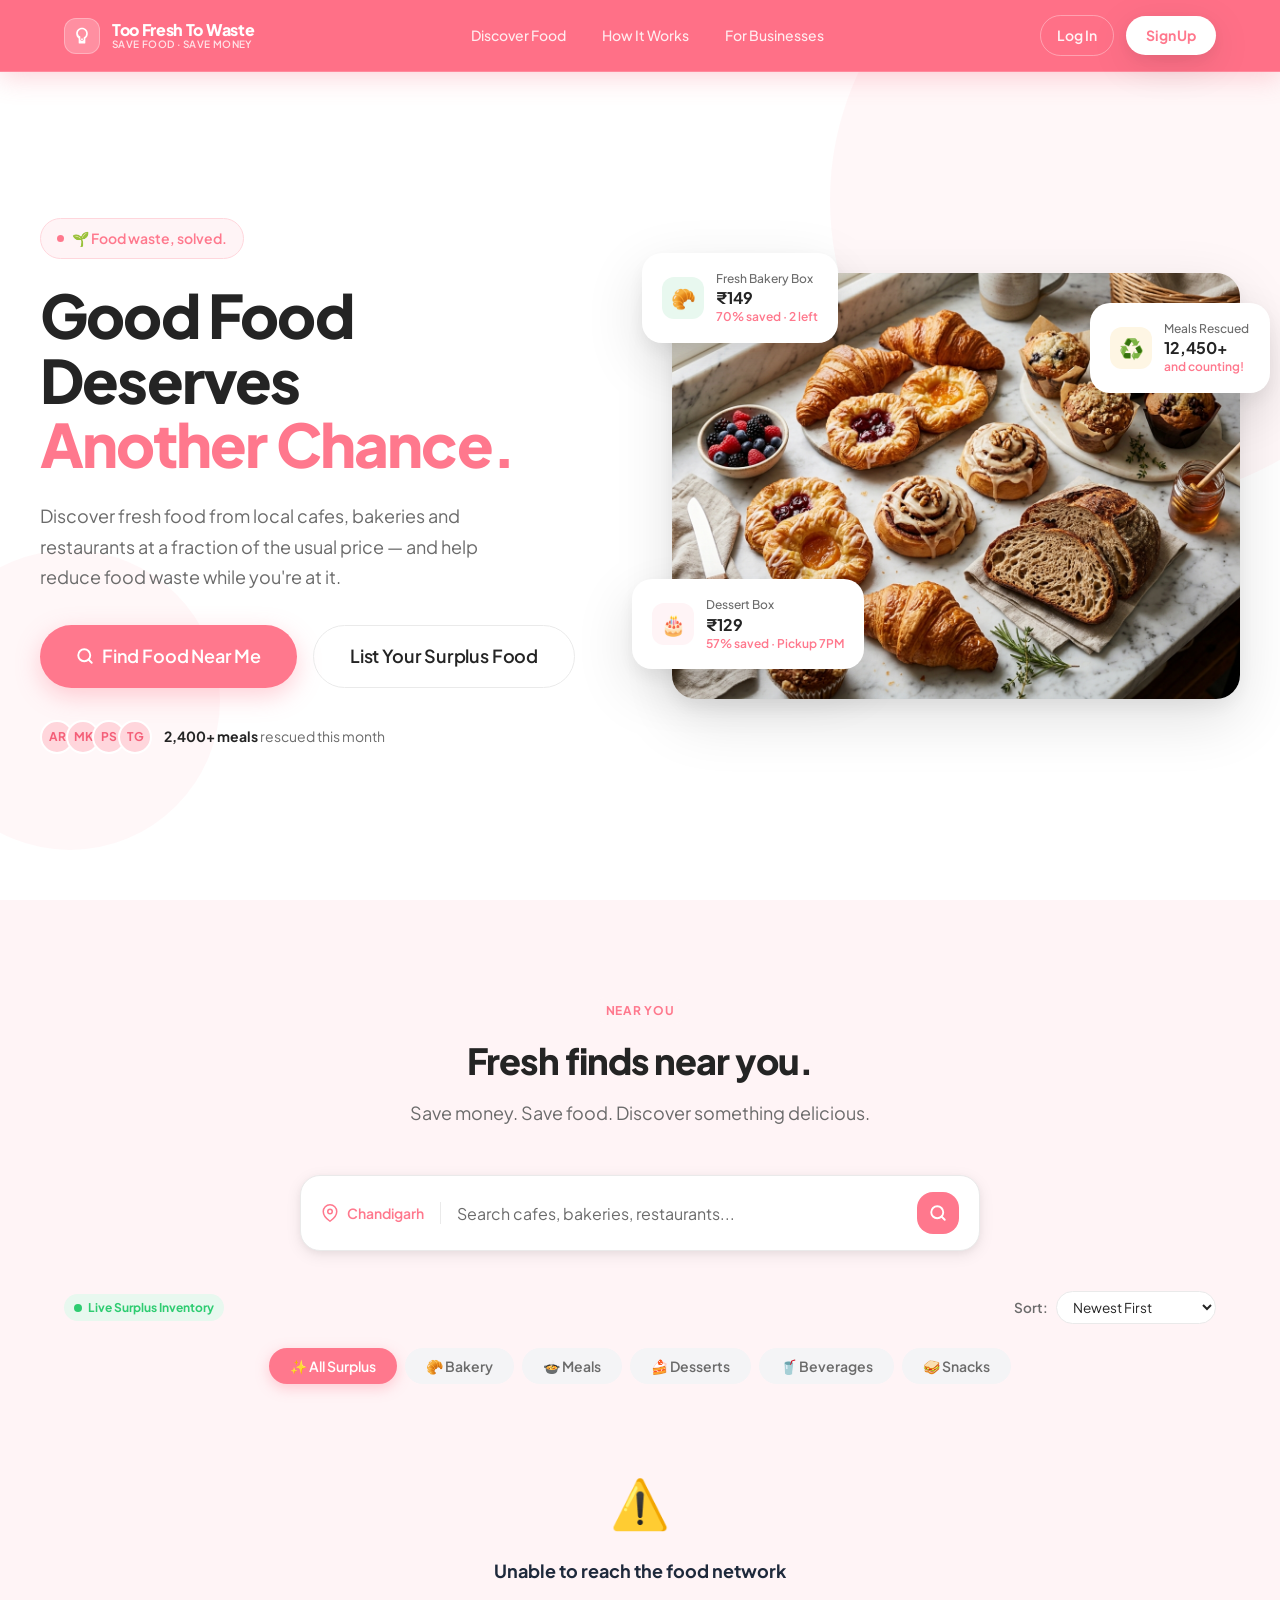
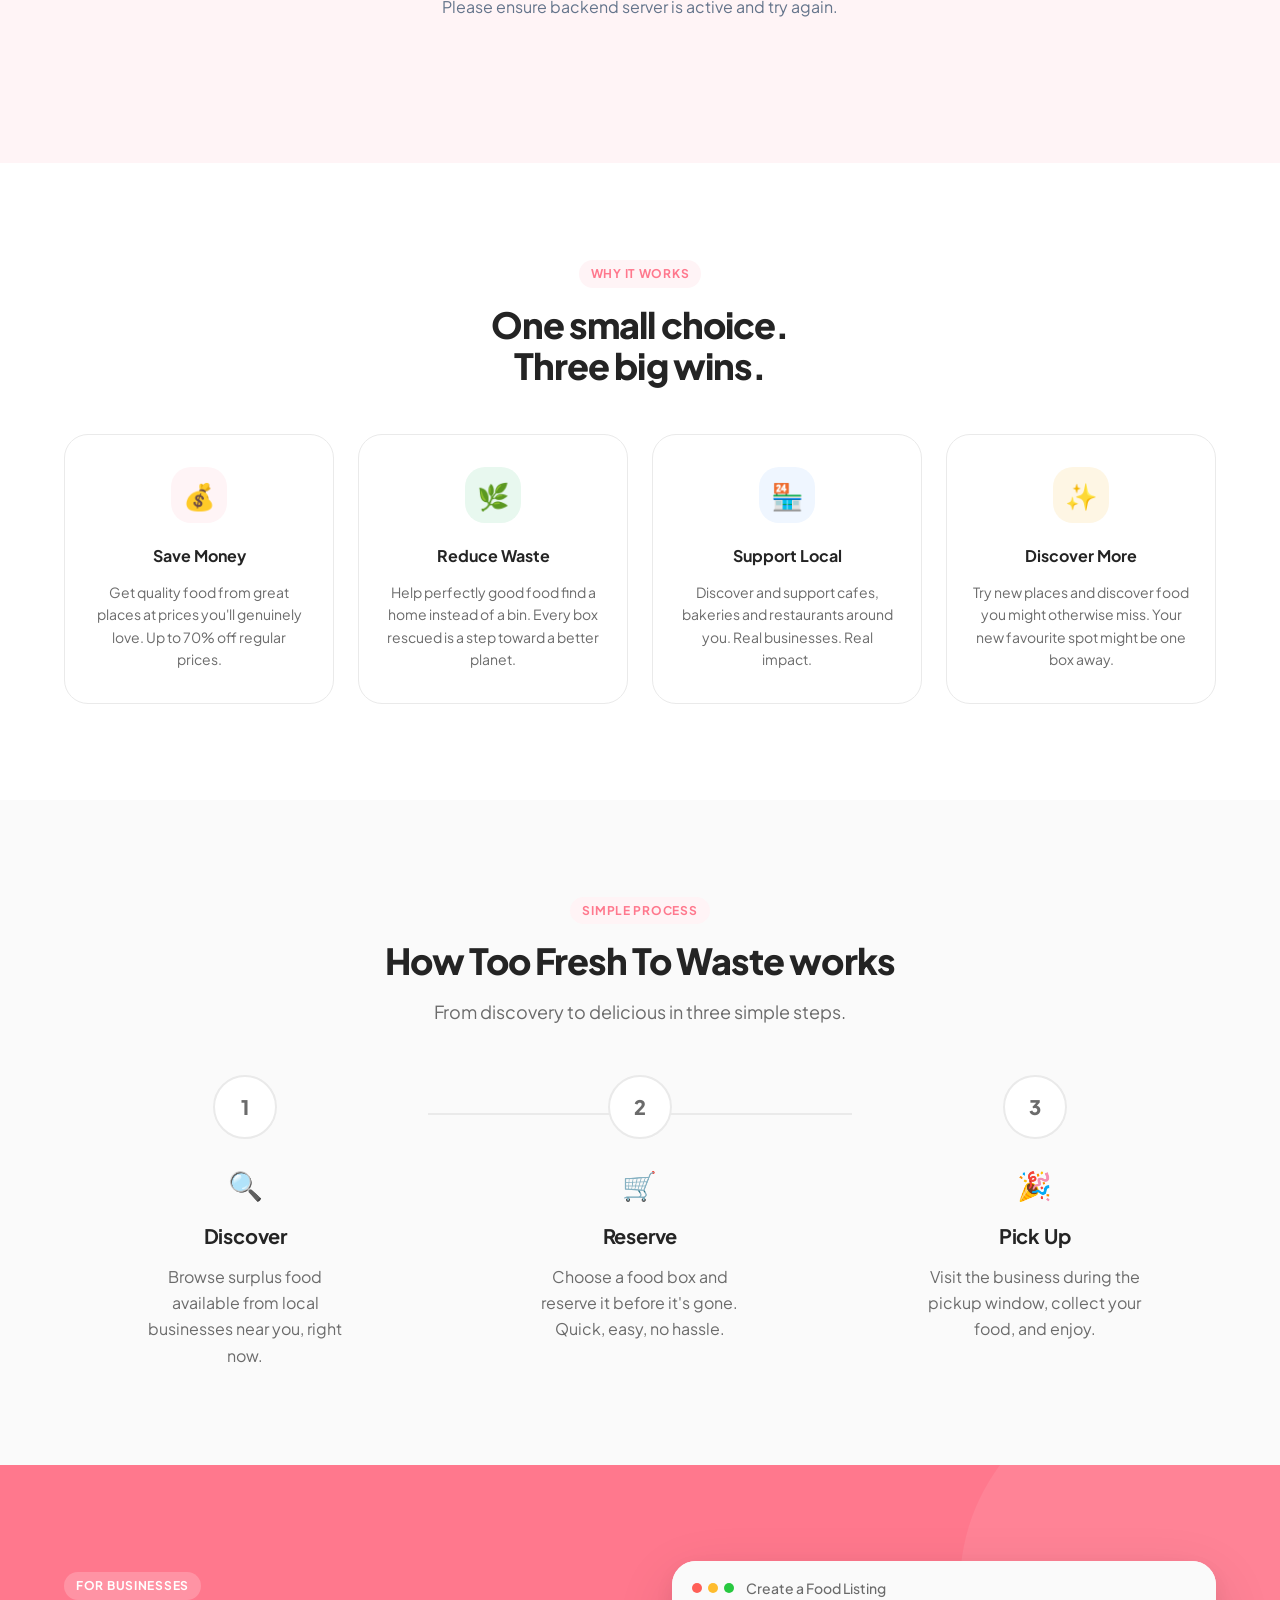
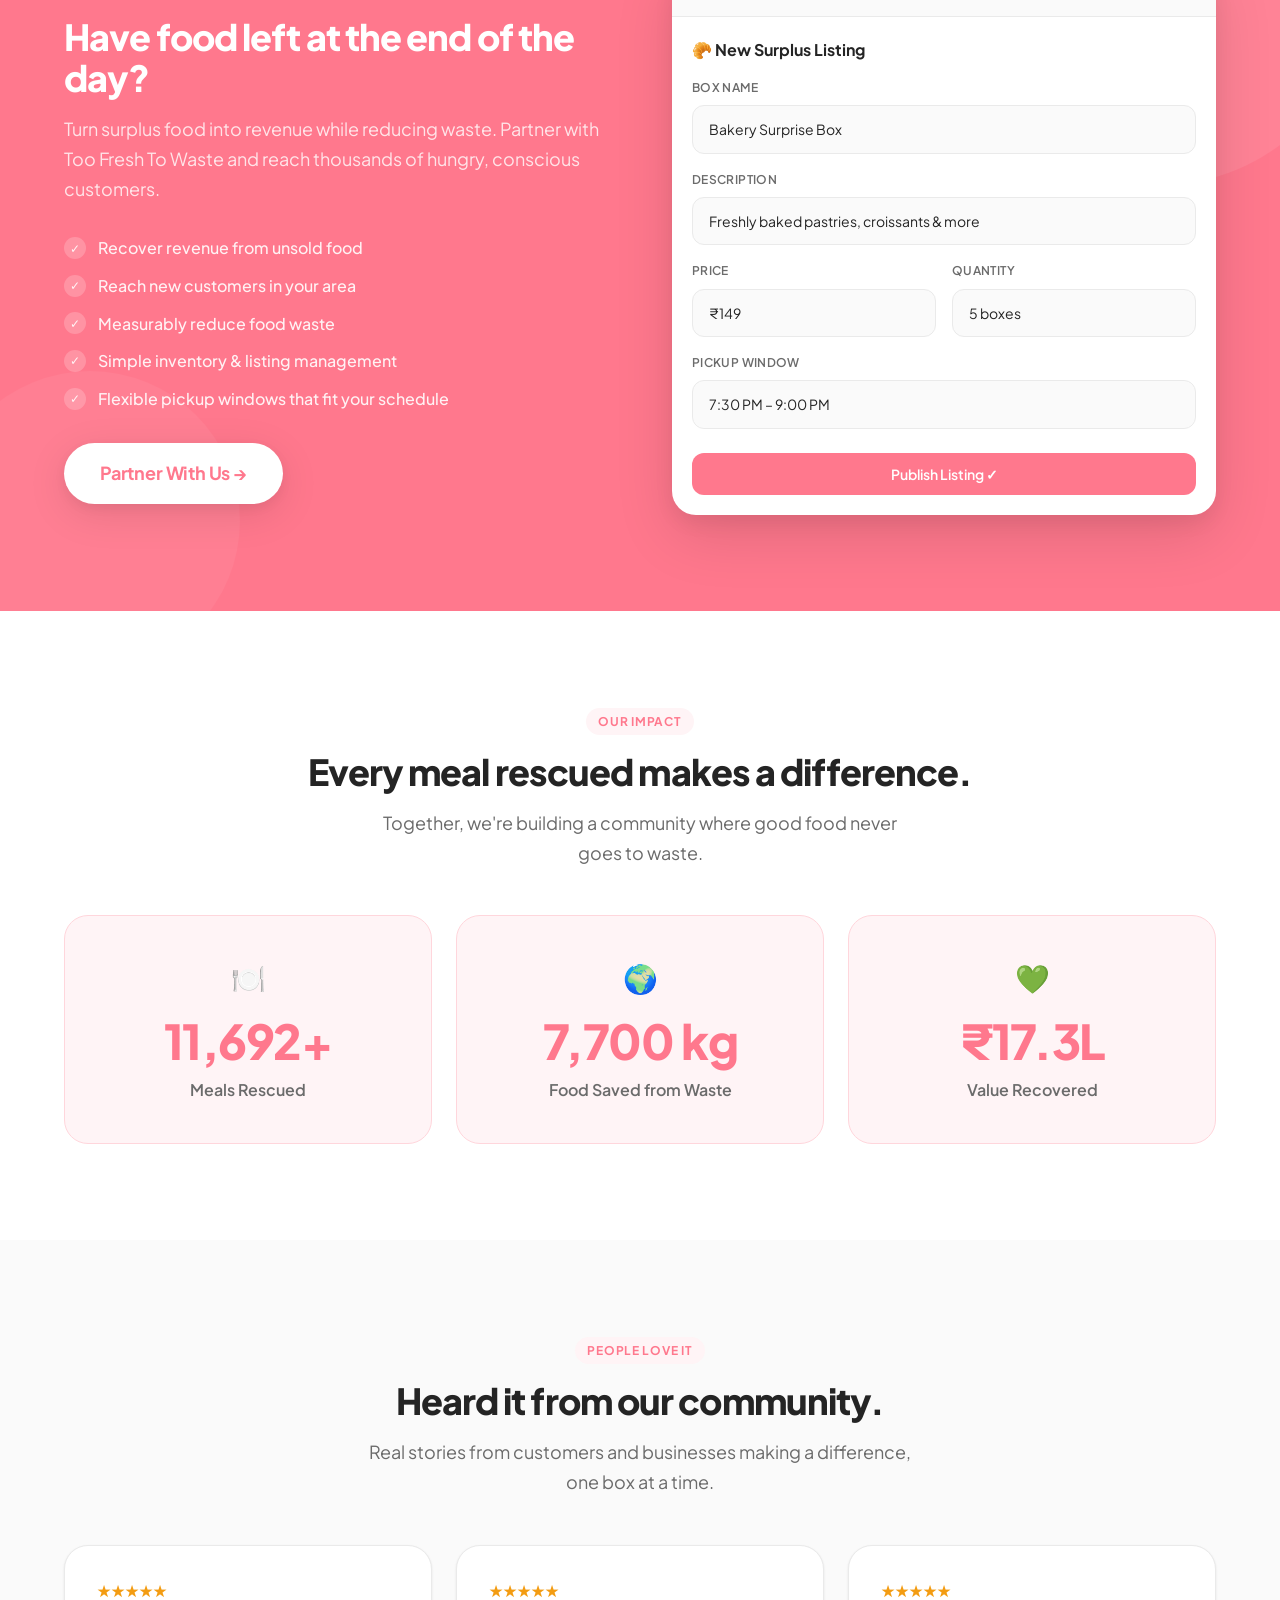
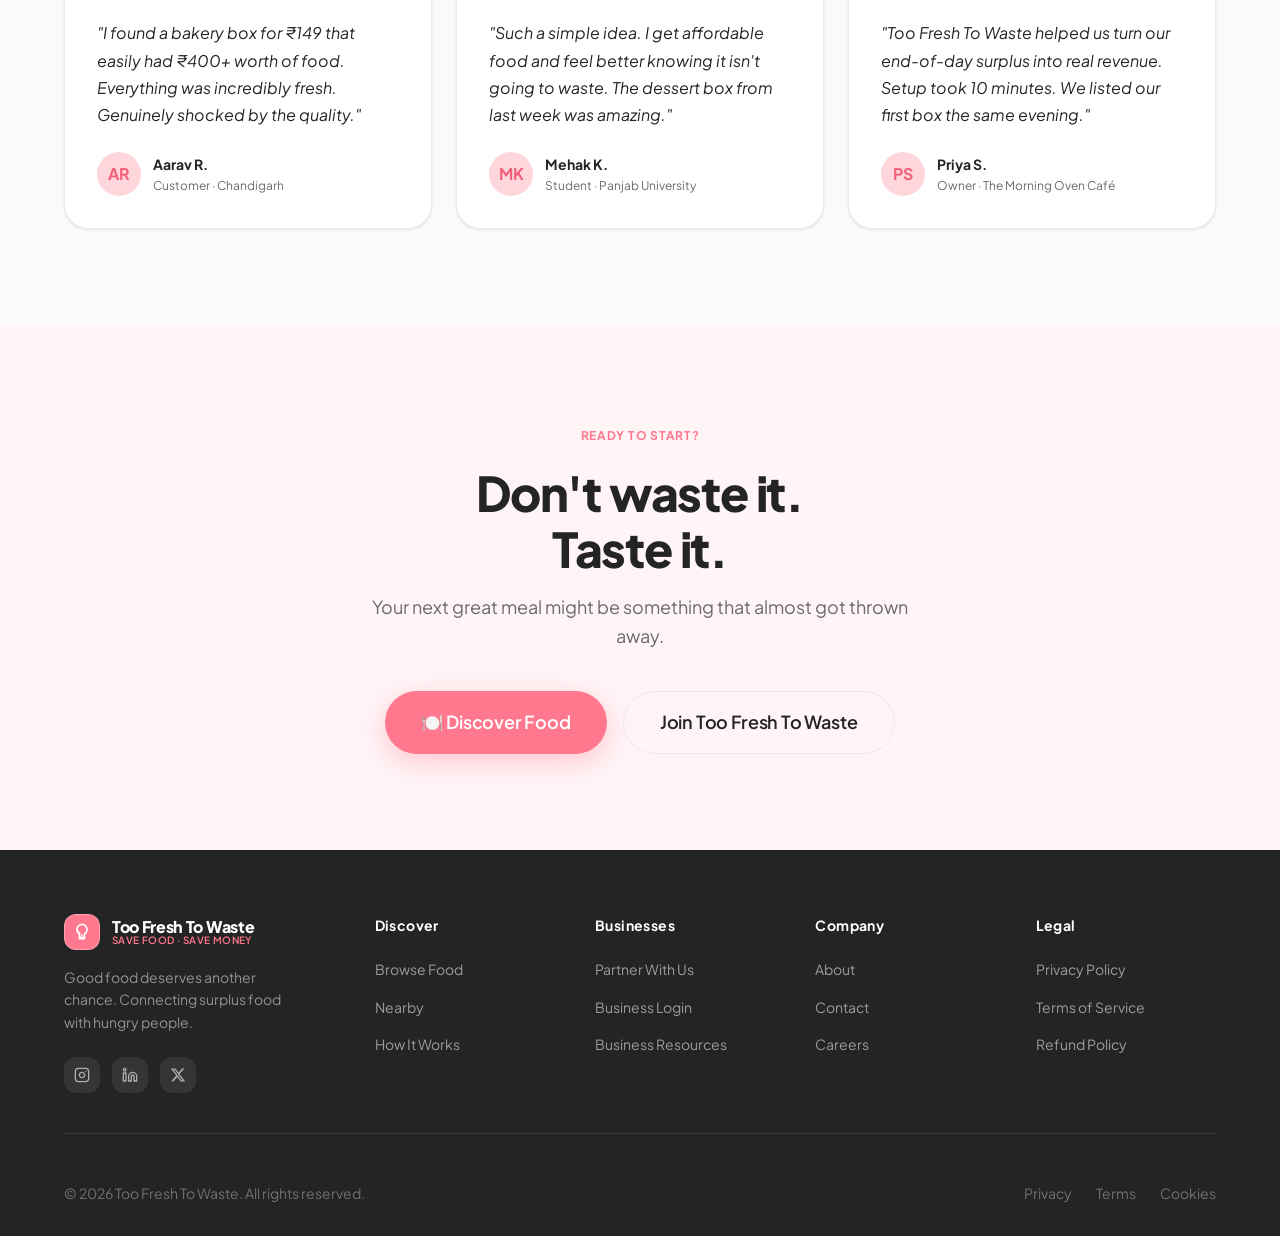
==== commit 137fa95a: "feat(payments): implement secure Razorpay payment gateway integration - Full backend payment app (or" ====
--- a/index.html
+++ b/index.html
@@ -650,19 +650,18 @@
         <!-- Payment Method -->
         <div style="margin-bottom:18px;">
           <label style="font-size:0.85rem; font-weight:700; color:var(--color-text); display:block; margin-bottom:6px;">Payment Method:</label>
-          <div style="display:grid; grid-template-columns:1fr 1fr 1fr; gap:8px;">
-            <label class="cat-pill active" style="text-align:center; padding:8px 4px; font-size:0.8rem; cursor:pointer;" id="payUpiLabel">
-              <input type="radio" name="payMethod" value="UPI" checked style="display:none;" />
-              ⚡ UPI / QR
+          <div style="display:grid; grid-template-columns:1.5fr 1fr; gap:8px;">
+            <label class="cat-pill active" style="text-align:center; padding:10px 8px; font-size:0.82rem; cursor:pointer; display:flex; align-items:center; justify-content:center; gap:6px;" id="payRazorpayLabel">
+              <input type="radio" name="payMethod" value="RAZORPAY" checked style="display:none;" />
+              <span>💳 Pay Online (Razorpay)</span>
             </label>
-            <label class="cat-pill" style="text-align:center; padding:8px 4px; font-size:0.8rem; cursor:pointer;" id="payCardLabel">
-              <input type="radio" name="payMethod" value="CARD" style="display:none;" />
-              💳 Card
+            <label class="cat-pill" style="text-align:center; padding:10px 8px; font-size:0.82rem; cursor:pointer; display:flex; align-items:center; justify-content:center; gap:6px;" id="payCashLabel">
+              <input type="radio" name="payMethod" value="CASH_ON_PICKUP" style="display:none;" />
+              <span>💵 Cash at Pickup</span>
             </label>
-            <label class="cat-pill" style="text-align:center; padding:8px 4px; font-size:0.8rem; cursor:pointer;" id="payCashLabel">
-              <input type="radio" name="payMethod" value="CASH_ON_PICKUP" style="display:none;" />
-              💵 Cash at Pickup
-            </label>
+          </div>
+          <div style="font-size:0.75rem; color:#64748B; margin-top:6px; display:flex; align-items:center; gap:4px;">
+            <span>🔒 Secure checkout powered by Razorpay (UPI, GPay, Paytm, Cards, NetBanking)</span>
           </div>
         </div>
 
@@ -677,15 +676,17 @@
 
       <div class="modal-footer" id="resModalFooter">
         <button type="button" class="btn btn-outline" onclick="closeFoodModal()">Cancel</button>
-        <button type="button" class="btn btn-primary" id="confirmReservationBtn">Book &amp; Reserve Now ✓</button>
+        <button type="button" class="btn btn-primary" id="confirmReservationBtn">Pay &amp; Reserve Now ✓</button>
       </div>
     </div>
   </div>
 
+  <script src="https://checkout.razorpay.com/v1/checkout.js"></script>
   <script src="assets/js/auth.js"></script>
   <script src="assets/js/api.js"></script>
   <script src="assets/js/realtime.js"></script>
   <script src="assets/js/main.js"></script>
+
 </body>
 </html>
 
